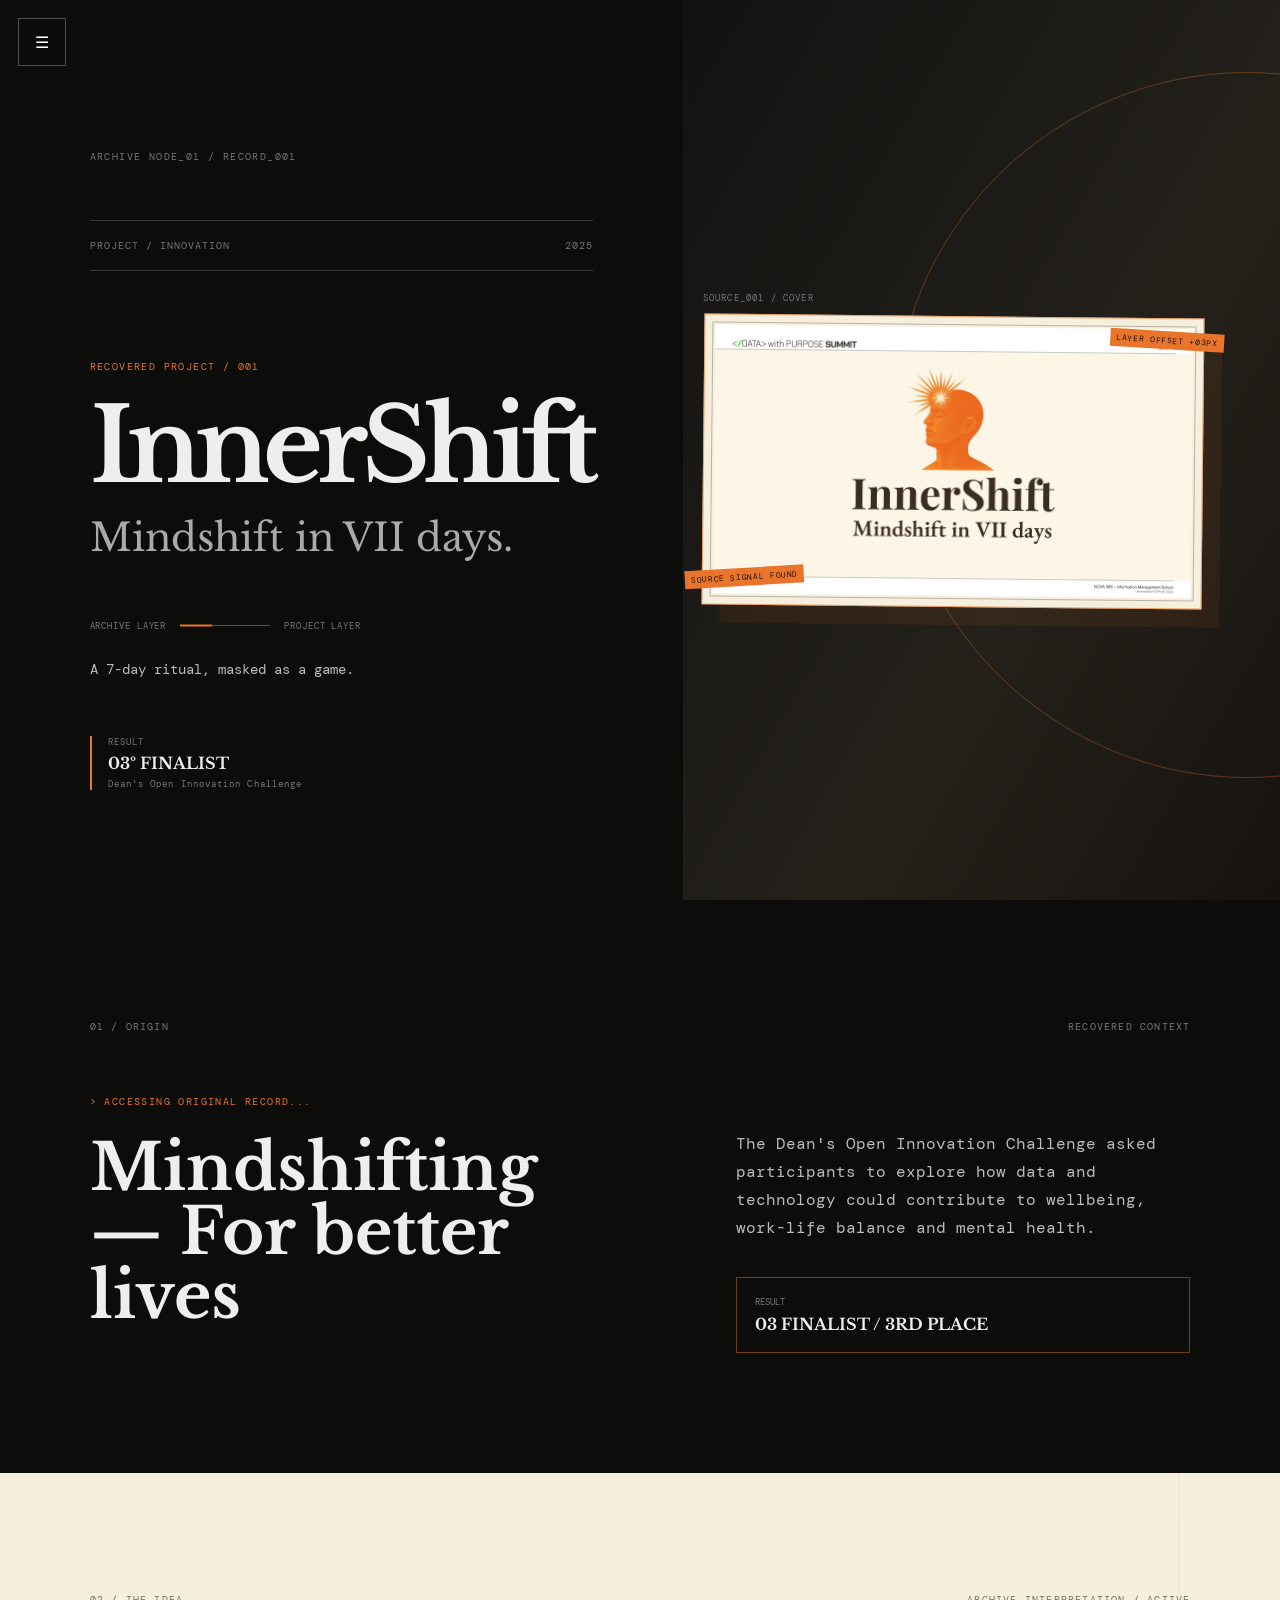
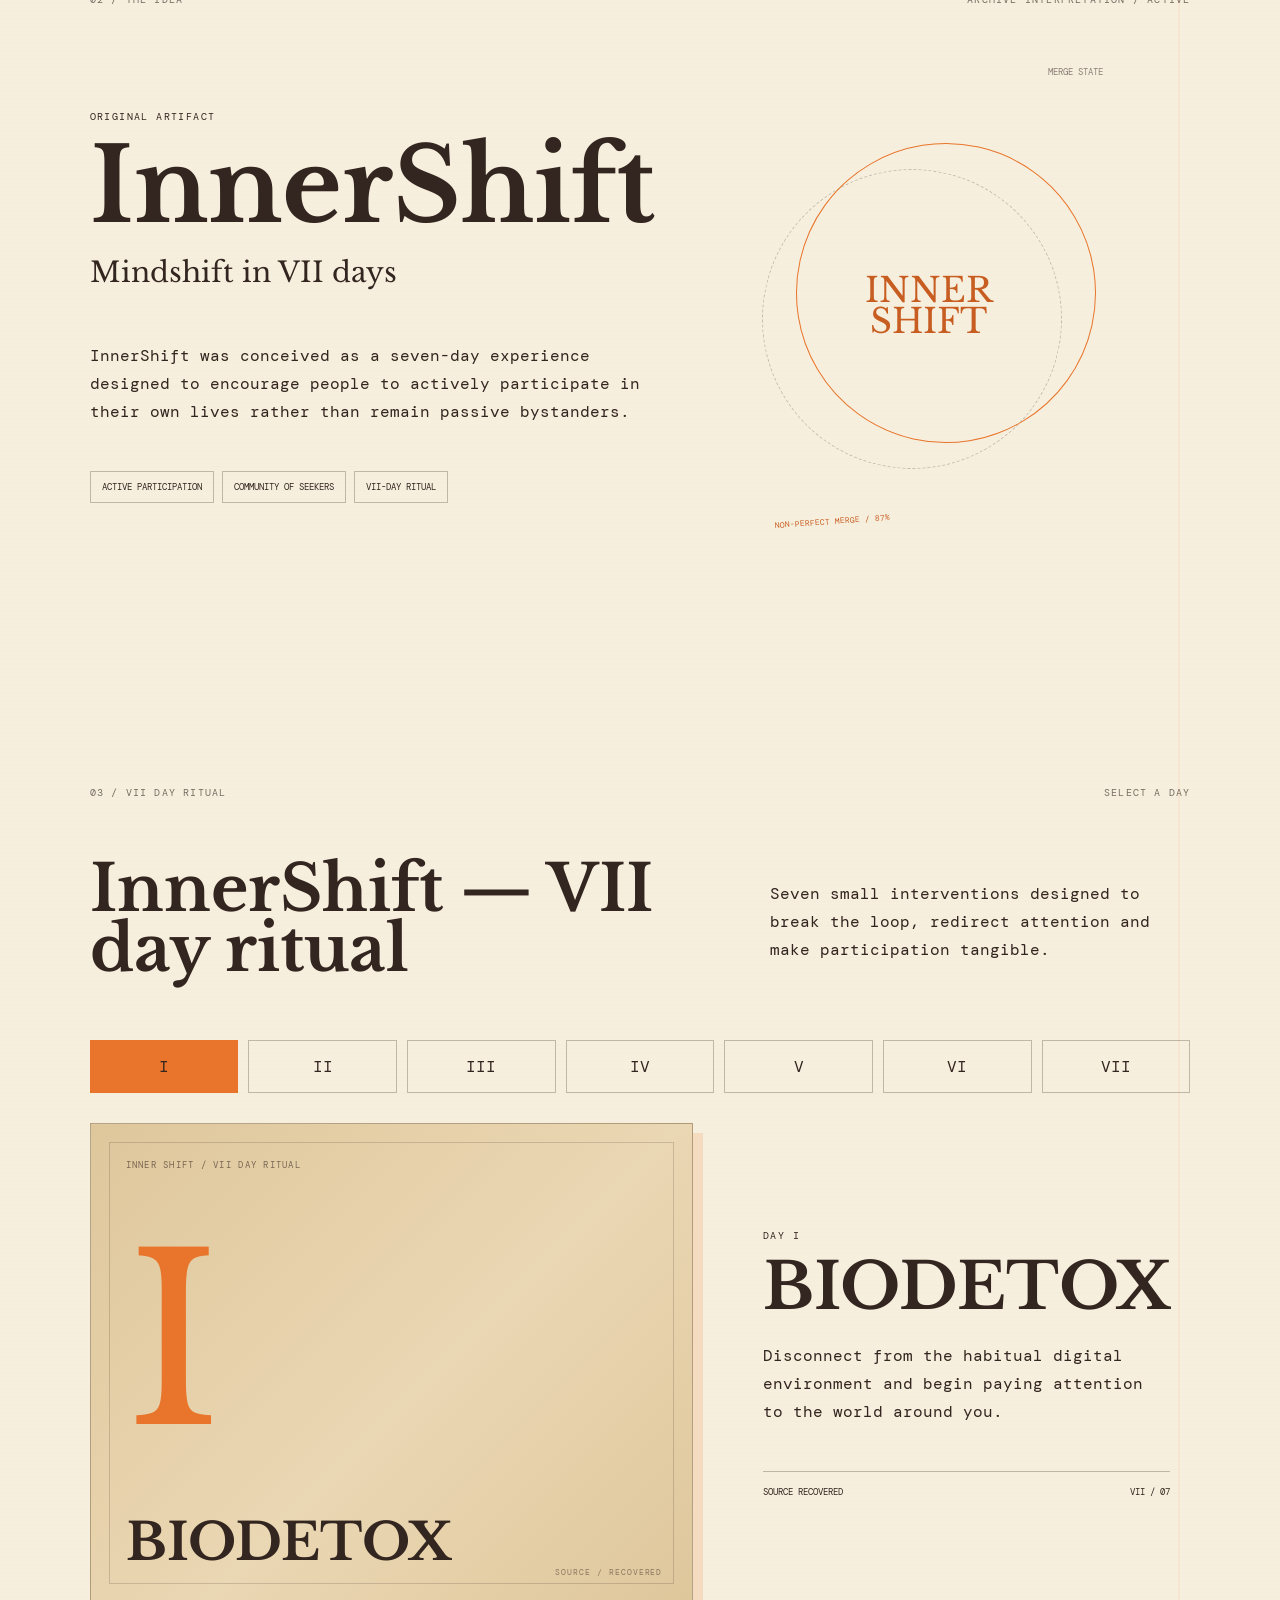
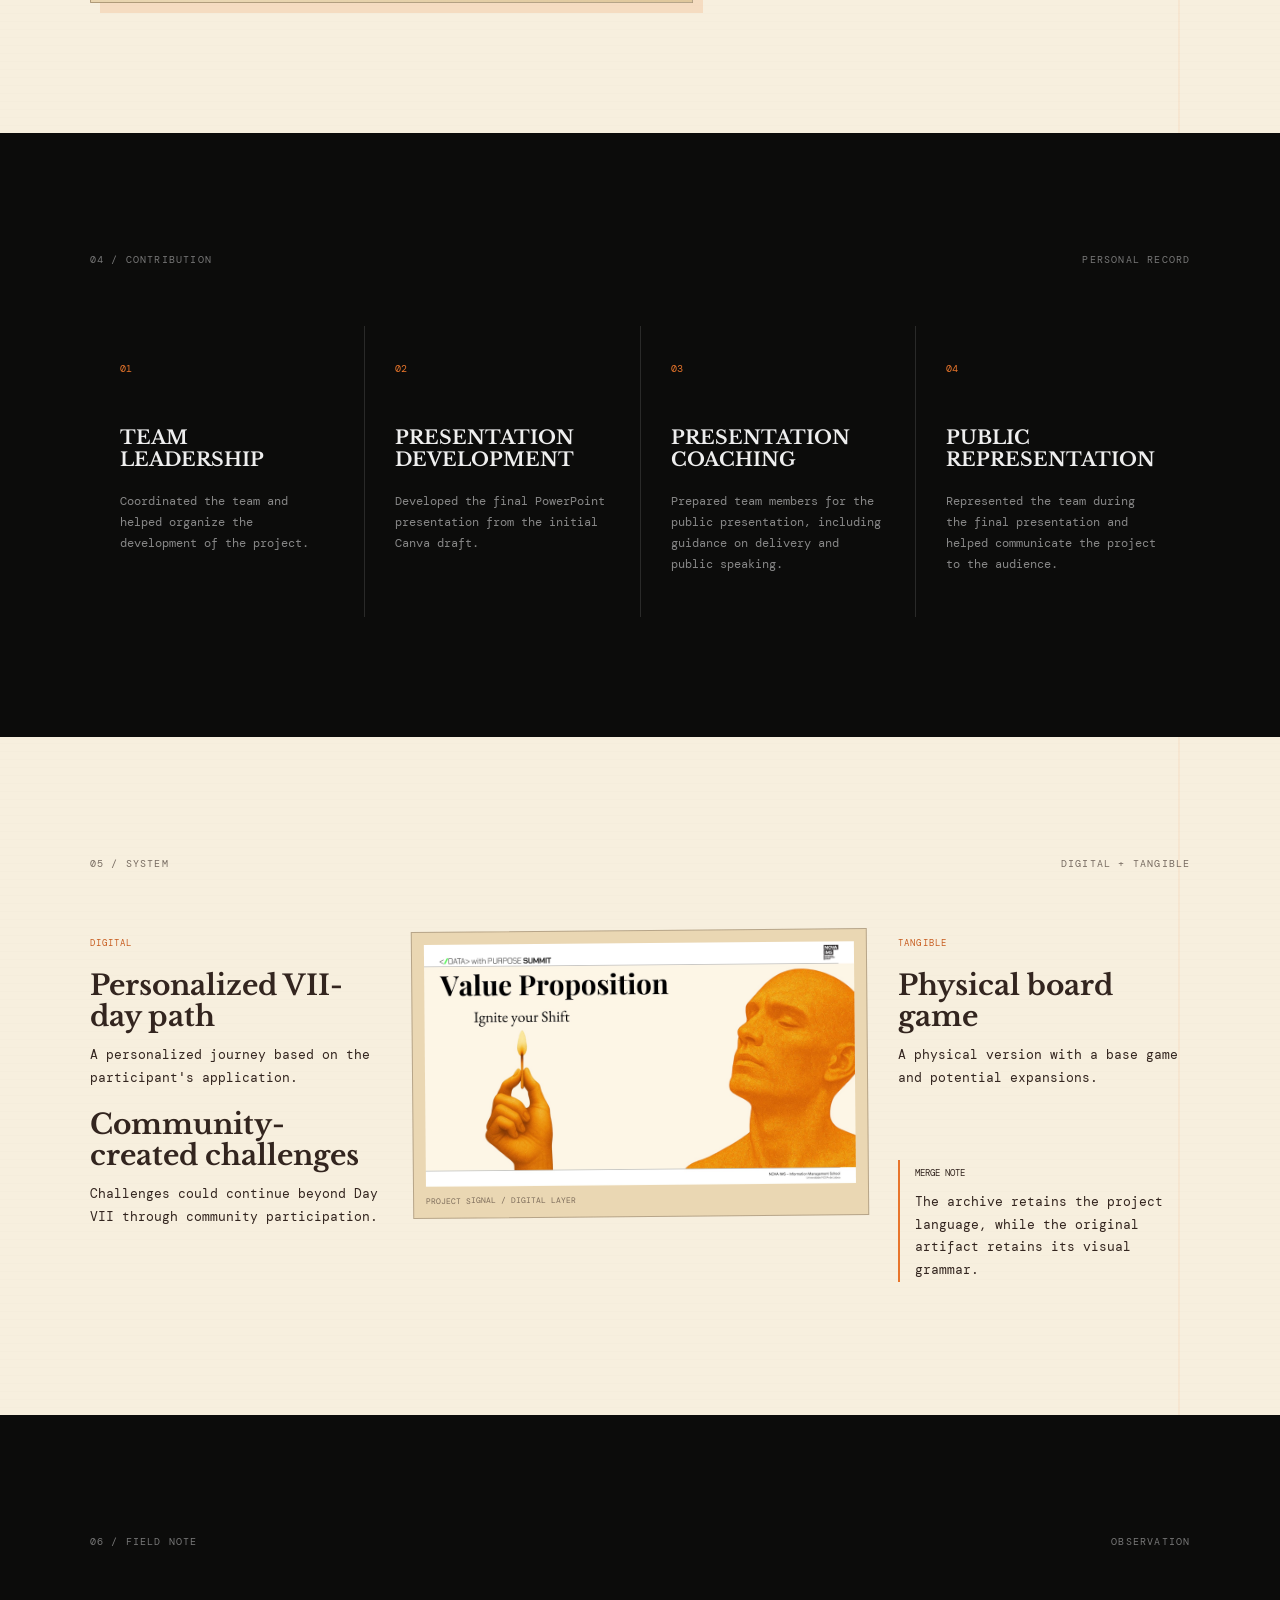
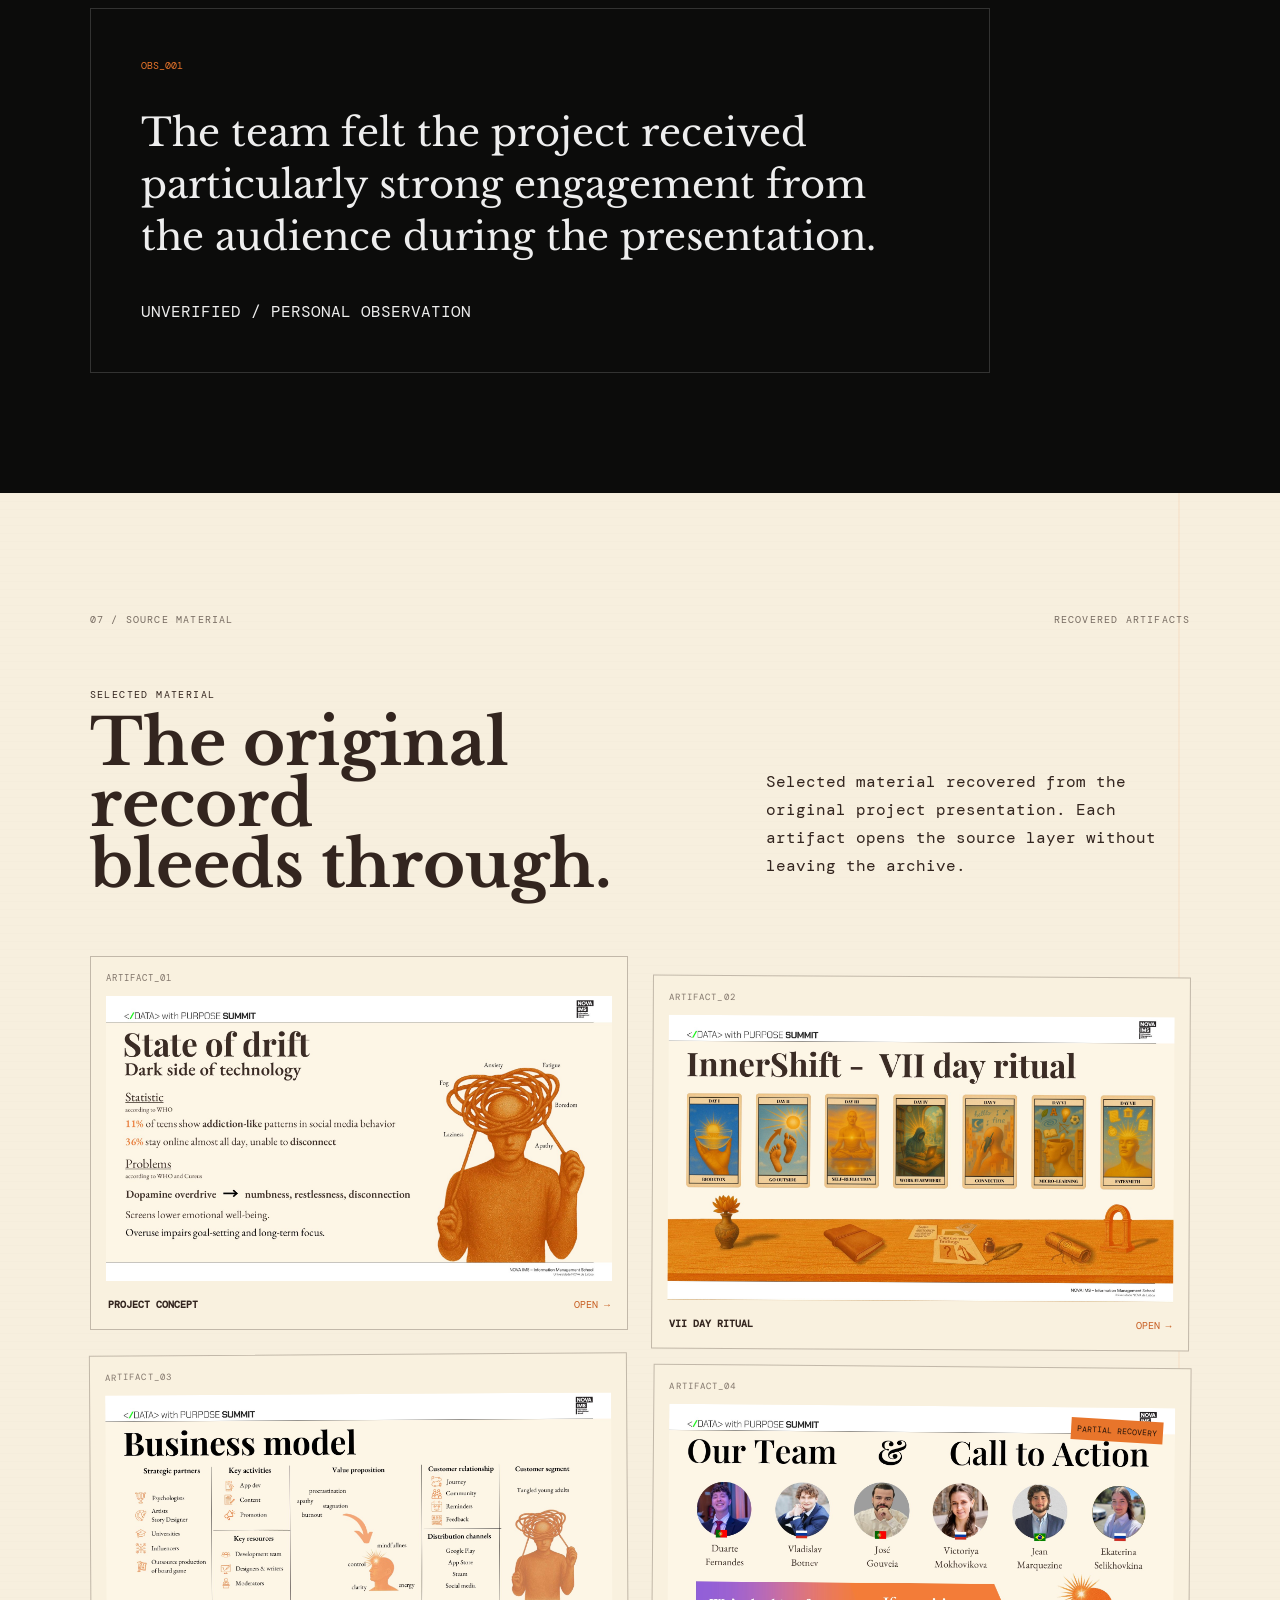
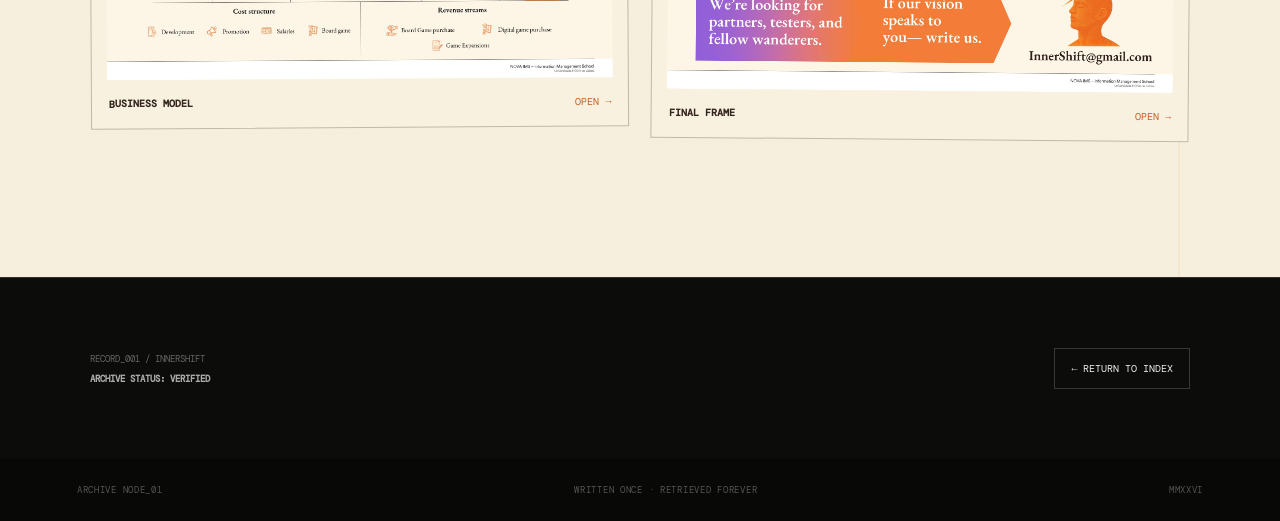
==== innershift.html @ 98492cbb "simplifying innershift" ====
<!DOCTYPE html>
<html lang="en">
<head>
    <meta charset="UTF-8">
    <meta name="viewport" content="width=device-width, initial-scale=1.0">
    <meta name="description" content="Recovered project record: InnerShift — Mindshift in VII days.">
    <title>José Gouveia — InnerShift / Record 001</title>
    <link rel="stylesheet" href="css/innershift.css">
</head>

<body>

    <!-- =========================================
         ARCHIVE NAVIGATION
         ========================================= -->

    <nav class="archive-nav" id="archiveNav">
        <button
            class="nav-toggle"
            id="navToggle"
            type="button"
            aria-label="Open archive navigation"
            aria-expanded="false">
            ☰
        </button>

        <div class="nav-content">
            <div class="nav-header">
                <span>ARCHIVE INDEX</span>
                <span class="status">● ACTIVE</span>
            </div>

            <div class="nav-line"></div>

            <a href="index.html#home"><span>01</span>HOME</a>
            <a href="index.html#work"><span>02</span>WORK</a>
            <a href="index.html#about"><span>03</span>ABOUT</a>
            <a href="index.html#archive"><span>04</span>ARCHIVE</a>
            <a href="index.html#contact"><span>05</span>CONTACT</a>

            <div class="nav-footer">
                NODE_01<br>
                SYSTEM: STABLE
            </div>
        </div>
    </nav>


    <!-- =========================================
         RECORD HEADER
         ========================================= -->

    <header class="record-hero" id="top">

        <div class="hero-archive-layer">
            <div class="system-label">ARCHIVE NODE_01 / RECORD_001</div>

            <div class="hero-meta">
                <span>PROJECT / INNOVATION</span>
                <span>2025</span>
            </div>

            <div class="hero-copy">
                <p class="eyebrow">RECOVERED PROJECT / 001</p>
                <h1>InnerShift</h1>
                <p class="subtitle">Mindshift in VII days.</p>

                <div class="merge-status">
                    <span>ARCHIVE LAYER</span>
                    <span class="merge-line"><i></i></span>
                    <span>PROJECT LAYER</span>
                </div>

                <p class="hero-description">
                    A 7-day ritual, masked as a game.
                </p>

                <div class="hero-result">
                    <span>RESULT</span>
                    <strong>03º FINALIST</strong>
                    <small>Dean's Open Innovation Challenge</small>
                </div>
            </div>
        </div>

        <div class="hero-artifact">
            <div class="artifact-tag">SOURCE_001 / COVER</div>
            <div class="artifact-frame">
                <img src="assets/innershift/slide-01.png"
                     alt="Original InnerShift project cover">
                <span class="merge-error error-a">LAYER OFFSET +03PX</span>
                <span class="merge-error error-b">SOURCE SIGNAL FOUND</span>
            </div>
        </div>

    </header>


    <main>

        <!-- =========================================
             ORIGIN
             ========================================= -->

        <section class="archive-section origin-section">

            <div class="section-index">
                <span>01 / ORIGIN</span>
                <span>RECOVERED CONTEXT</span>
            </div>

            <div class="origin-grid">
                <div>
                    <p class="terminal-label">&gt; ACCESSING ORIGINAL RECORD...</p>
                    <h2>Mindshifting<br>— For better lives</h2>
                </div>

                <div class="origin-copy">
                    <p>
                        The Dean's Open Innovation Challenge asked participants
                        to explore how data and technology could contribute to
                        wellbeing, work-life balance and mental health.
                    </p>
                    <div class="result-stamp">
                        <span>RESULT</span>
                        <strong>03 FINALIST / 3RD PLACE</strong>
                    </div>
                </div>
            </div>

        </section>


        <!-- =========================================
             THE IDEA / SYMBIOSIS
             ========================================= -->

        <section class="innershift-section idea-section">

            <div class="section-index project-index">
                <span>02 / THE IDEA</span>
                <span>ARCHIVE INTERPRETATION / ACTIVE</span>
            </div>

            <div class="idea-grid">

                <div class="idea-copy">
                    <p class="project-kicker">ORIGINAL ARTIFACT</p>
                    <h2>InnerShift</h2>
                    <p class="idea-title">Mindshift in VII days</p>

                    <p>
                        InnerShift was conceived as a seven-day experience
                        designed to encourage people to actively participate
                        in their own lives rather than remain passive
                        bystanders.
                    </p>

                    <div class="idea-tags">
                        <span>ACTIVE PARTICIPATION</span>
                        <span>COMMUNITY OF SEEKERS</span>
                        <span>VII-DAY RITUAL</span>
                    </div>
                </div>

                <div class="symbiosis">
                    <div class="symbiosis-label">MERGE STATE</div>
                    <div class="symbiosis-core">
                        <div class="archive-ring"></div>
                        <div class="project-ring"></div>
                        <div class="symbiosis-word">INNER<br>SHIFT</div>
                    </div>
                    <div class="symbiosis-error">NON-PERFECT MERGE / 87%</div>
                </div>

            </div>

        </section>


        <!-- =========================================
             VII DAY RITUAL
             ========================================= -->

        <section class="innershift-section ritual-section">

            <div class="section-index project-index">
                <span>03 / VII DAY RITUAL</span>
                <span>SELECT A DAY</span>
            </div>

            <div class="ritual-intro">
                <h2>InnerShift — VII day ritual</h2>
                <p>
                    Seven small interventions designed to break the loop,
                    redirect attention and make participation tangible.
                </p>
            </div>

            <div class="day-selector" role="tablist" aria-label="VII day ritual">
                <button class="day-button active" data-day="1" role="tab">I</button>
                <button class="day-button" data-day="2" role="tab">II</button>
                <button class="day-button" data-day="3" role="tab">III</button>
                <button class="day-button" data-day="4" role="tab">IV</button>
                <button class="day-button" data-day="5" role="tab">V</button>
                <button class="day-button" data-day="6" role="tab">VI</button>
                <button class="day-button" data-day="7" role="tab">VII</button>
            </div>

            <div class="day-record">
                <div class="day-placeholder" id="dayPlaceholder">
    <span class="placeholder-label">INNER SHIFT / VII DAY RITUAL</span>

    <div class="placeholder-day" id="placeholderDay">
        I
    </div>

    <span class="placeholder-title" id="placeholderTitle">
        BIODETOX
    </span>
</div>

                <div class="day-copy">
                    <p class="project-kicker" id="dayNumber">DAY I</p>
                    <h3 id="dayTitle">BIODETox</h3>
                    <p id="dayDescription">
                        Disconnect from the habitual digital environment
                        and begin paying attention to the world around you.
                    </p>
                    <div class="day-meta">
                        <span id="dayStatus">SOURCE RECOVERED</span>
                        <span>VII / 07</span>
                    </div>
                </div>
            </div>

        </section>


        <!-- =========================================
             CONTRIBUTION
             ========================================= -->

        <section class="archive-section contribution-section">

            <div class="section-index">
                <span>04 / CONTRIBUTION</span>
                <span>PERSONAL RECORD</span>
            </div>

            <div class="contribution-grid">

                <article>
                    <span>01</span>
                    <h3>TEAM LEADERSHIP</h3>
                    <p>
                        Coordinated the team and helped organize the
                        development of the project.
                    </p>
                </article>

                <article>
                    <span>02</span>
                    <h3>PRESENTATION DEVELOPMENT</h3>
                    <p>
                        Developed the final PowerPoint presentation from
                        the initial Canva draft.
                    </p>
                </article>

                <article>
                    <span>03</span>
                    <h3>PRESENTATION COACHING</h3>
                    <p>
                        Prepared team members for the public presentation,
                        including guidance on delivery and public speaking.
                    </p>
                </article>

                <article>
                    <span>04</span>
                    <h3>PUBLIC REPRESENTATION</h3>
                    <p>
                        Represented the team during the final presentation
                        and helped communicate the project to the audience.
                    </p>
                </article>

            </div>

        </section>


        <!-- =========================================
             SYSTEM
             ========================================= -->

        <section class="innershift-section system-section">

            <div class="section-index project-index">
                <span>05 / SYSTEM</span>
                <span>DIGITAL + TANGIBLE</span>
            </div>

            <div class="system-grid">

                <div class="system-block">
                    <span class="system-type">DIGITAL</span>
                    <h2>Personalized VII-day path</h2>
                    <p>A personalized journey based on the participant's application.</p>
                    <h2>Community-created challenges</h2>
                    <p>Challenges could continue beyond Day VII through community participation.</p>
                </div>

                <div class="system-artifact">
                    <img src="assets/innershift/slide-06.png"
                         alt="InnerShift impact points and digital system">
                    <span>PROJECT SIGNAL / DIGITAL LAYER</span>
                </div>

                <div class="system-block">
                    <span class="system-type">TANGIBLE</span>
                    <h2>Physical board game</h2>
                    <p>A physical version with a base game and potential expansions.</p>
                    <div class="system-note">
                        <span>MERGE NOTE</span>
                        <p>
                            The archive retains the project language, while
                            the original artifact retains its visual grammar.
                        </p>
                    </div>
                </div>

            </div>

        </section>


        <!-- =========================================
             FIELD NOTE
             ========================================= -->

        <section class="archive-section field-section">

            <div class="section-index">
                <span>06 / FIELD NOTE</span>
                <span>OBSERVATION</span>
            </div>

            <div class="field-note">
                <div class="field-code">OBS_001</div>
                <p>
                    The team felt the project received particularly strong
                    engagement from the audience during the presentation.
                </p>
                <span>UNVERIFIED / PERSONAL OBSERVATION</span>
            </div>

        </section>


        <!-- =========================================
             SOURCE MATERIAL / ARTIFACTS
             ========================================= -->

        <section class="innershift-section artifacts-section" id="artifacts">

            <div class="section-index project-index">
                <span>07 / SOURCE MATERIAL</span>
                <span>RECOVERED ARTIFACTS</span>
            </div>

            <div class="artifact-heading">
                <div>
                    <p class="project-kicker">SELECTED MATERIAL</p>
                    <h2>The original record<br>bleeds through.</h2>
                </div>
                <p>
                    Selected material recovered from the original project
                    presentation. Each artifact opens the source layer
                    without leaving the archive.
                </p>
            </div>

            <div class="artifact-grid">

                <button class="artifact-card" data-artifact="1" type="button">
                    <span class="artifact-number">ARTIFACT_01</span>
                    <div class="artifact-thumb">
                        <img src="assets/innershift/slide-03.png"
                             alt="InnerShift State of drift slide">
                    </div>
                    <div class="artifact-card-footer">
                        <strong>PROJECT CONCEPT</strong>
                        <span>OPEN →</span>
                    </div>
                </button>

                <button class="artifact-card" data-artifact="2" type="button">
                    <span class="artifact-number">ARTIFACT_02</span>
                    <div class="artifact-thumb">
                        <img src="assets/innershift/slide-04.png"
                             alt="InnerShift VII day ritual slide">
                    </div>
                    <div class="artifact-card-footer">
                        <strong>VII DAY RITUAL</strong>
                        <span>OPEN →</span>
                    </div>
                </button>

                <button class="artifact-card" data-artifact="3" type="button">
                    <span class="artifact-number">ARTIFACT_03</span>
                    <div class="artifact-thumb">
                        <img src="assets/innershift/slide-07.png"
                             alt="InnerShift business model slide">
                    </div>
                    <div class="artifact-card-footer">
                        <strong>BUSINESS MODEL</strong>
                        <span>OPEN →</span>
                    </div>
                </button>

                <button class="artifact-card artifact-card-partial" data-artifact="4" type="button">
                    <span class="artifact-number">ARTIFACT_04</span>
                    <div class="artifact-thumb">
                        <img src="assets/innershift/slide-08.png"
                             alt="InnerShift team and call to action slide">
                        <span class="partial-stamp">PARTIAL RECOVERY</span>
                    </div>
                    <div class="artifact-card-footer">
                        <strong>FINAL FRAME</strong>
                        <span>OPEN →</span>
                    </div>
                </button>

            </div>

        </section>


        <!-- =========================================
             RETURN
             ========================================= -->

        <section class="record-end">
            <div>
                <span>RECORD_001 / INNERSHIFT</span>
                <strong>ARCHIVE STATUS: VERIFIED</strong>
            </div>
            <a href="index.html#work">← RETURN TO INDEX</a>
        </section>

    </main>


    <!-- =========================================
         ARTIFACT VIEWER
         ========================================= -->

    <div class="artifact-modal"
         id="artifactModal"
         aria-hidden="true">

        <div class="artifact-modal-backdrop" data-close-artifact></div>

        <div class="artifact-modal-panel" role="dialog" aria-modal="true" aria-labelledby="modalTitle">

            <div class="modal-header">
                <div>
                    <span class="modal-kicker" id="modalKicker">SOURCE MATERIAL</span>
                    <h2 id="modalTitle">PROJECT CONCEPT</h2>
                </div>
                <button class="modal-close" id="modalClose" type="button" aria-label="Close artifact">×</button>
            </div>

            <div class="modal-source">
                <div class="modal-image-wrap">
                    <img id="modalImage" src="" alt="">
                    <span class="modal-error">ARCHIVE / SOURCE MERGE</span>
                </div>

                <div class="modal-copy">
                    <span id="modalStatus">STATUS: RECOVERED</span>
                    <p id="modalDescription"></p>
                    <div class="modal-counter" id="modalCounter">01 / 04</div>
                </div>
            </div>

            <div class="modal-nav">
                <button id="modalPrevious" type="button">← PREVIOUS</button>
                <button id="modalNext" type="button">NEXT →</button>
            </div>

        </div>
    </div>


    <footer>
        <span>ARCHIVE NODE_01</span>
        <span>WRITTEN ONCE · RETRIEVED FOREVER</span>
        <span>MMXXVI</span>
    </footer>

    <script src="js/innershift.js"></script>
</body>
</html>
---- css/innershift.css ----
@import url('https://fonts.googleapis.com/css2?family=DM+Mono:wght@400;500&family=Libre+Baskerville:wght@400;700&display=swap');


/* =========================================
   VARIABLES
   ========================================= */

:root {
    --archive: #0c0c0b;
    --archive-2: #151513;

    --paper: #f7efde;
    --paper-2: #f2e6cd;

    --ink: #33251f;

    --orange: #e8752b;
    --orange-deep: #c75d20;

    --muted: #918b80;

    --line: rgba(255,255,255,.18);
    --paper-line: rgba(51,37,31,.28);

    --mono: "DM Mono", monospace;
    --serif: "Libre Baskerville", Georgia, serif;
}


/* =========================================
   RESET
   ========================================= */

* {
    box-sizing: border-box;
}

html {
    scroll-behavior: smooth;
    background: var(--archive);
}

body {
    margin: 0;
    background: var(--archive);
    color: #eee;
    font-family: var(--mono);
    overflow-x: hidden;
}

button,
a {
    font: inherit;
}

button {
    color: inherit;
}

a {
    color: inherit;
    text-decoration: none;
}

img {
    max-width: 100%;
}

h1,
h2,
h3,
p {
    margin-top: 0;
}

h1,
h2,
h3 {
    font-family: var(--serif);
    font-weight: 700;
}

p {
    line-height: 1.75;
}


/* =========================================
   ARCHIVE NAVIGATION
   ========================================= */

.archive-nav {
    position: fixed;
    top: 0;
    left: 0;
    z-index: 1000;
}

.nav-toggle {
    width: 48px;
    height: 48px;
    margin: 18px;

    border: 1px solid rgba(255,255,255,.28);

    background: rgba(10,10,9,.9);
    color: #fff;

    cursor: pointer;

    position: relative;
    z-index: 1001;
}

.nav-toggle:hover {
    border-color: var(--orange);
    color: var(--orange);
}

.nav-content {
    position: fixed;
    top: 0;
    left: 0;

    width: min(320px, 88vw);
    min-height: 100vh;

    padding: 32px 28px;

    background: #0c0c0b;

    border-right: 1px solid rgba(255,255,255,.18);

    transform: translateX(-100%);

    transition:
        transform .28s ease;
}

.archive-nav.open .nav-content {
    transform: translateX(0);
}

.nav-header,
.nav-footer,
.nav-content a {
    font-size: 11px;
    letter-spacing: .08em;
}

.nav-header {
    display: flex;
    justify-content: space-between;
}

.nav-header .status {
    color: #a9c58b;
}

.nav-line {
    height: 1px;
    background: var(--line);
    margin: 18px 0;
}

.nav-content a {
    display: flex;
    gap: 16px;

    padding: 15px 0;

    border-bottom: 1px solid rgba(255,255,255,.08);

    color: #bbb;

    transition:
        color .2s ease;
}

.nav-content a span {
    color: #777;
}

.nav-content a:hover {
    color: var(--orange);
}

.nav-footer {
    margin-top: 42px;
    color: #666;
    line-height: 1.7;
}


/* =========================================
   GENERAL SECTIONS
   ========================================= */

.section-index {
    display: flex;
    justify-content: space-between;
    gap: 20px;

    margin-bottom: 60px;

    font-size: 10px;
    letter-spacing: .12em;

    color: #777;
}

.project-index {
    color: rgba(51,37,31,.65);
}

.archive-section,
.innershift-section {
    padding: 120px clamp(24px, 7vw, 110px);
}

.archive-section {
    background: var(--archive);
}

.innershift-section {
    background: var(--paper);
    color: var(--ink);

    position: relative;
}

.innershift-section::before {
    content: "";

    position: absolute;
    inset: 0;

    pointer-events: none;

    background:
        linear-gradient(
            90deg,
            transparent 0 92%,
            rgba(232,117,43,.07) 92% 92.2%,
            transparent 92.2%
        ),
        repeating-linear-gradient(
            0deg,
            transparent 0 7px,
            rgba(51,37,31,.018) 8px
        );
}

.innershift-section > * {
    position: relative;
    z-index: 1;
}


/* =========================================
   HERO
   ========================================= */

.record-hero {
    min-height: 100vh;

    display: grid;
    grid-template-columns: 1fr 1fr;

    background: var(--archive);
}

.hero-archive-layer {
    padding:
        150px
        clamp(24px, 7vw, 110px)
        90px;

    display: flex;
    flex-direction: column;
    justify-content: space-between;
}

.system-label {
    font-size: 10px;
    letter-spacing: .14em;
    color: #777;
}

.hero-meta {
    display: flex;
    justify-content: space-between;

    padding: 18px 0;
    margin-top: 40px;

    border-top: 1px solid var(--line);
    border-bottom: 1px solid var(--line);

    font-size: 10px;
    color: #777;
    letter-spacing: .1em;
}

.hero-copy {
    padding: 70px 0 20px;
}

.eyebrow,
.project-kicker,
.terminal-label {
    font-size: 10px;
    letter-spacing: .14em;
}

.eyebrow {
    color: var(--orange);
}

.hero-copy h1 {
    font-size: clamp(60px, 8vw, 130px);
    line-height: .92;

    margin: 25px 0 10px;

    letter-spacing: -.06em;
}

.subtitle {
    font-family: var(--serif);

    font-size: clamp(24px, 3vw, 42px);

    color: #aaa;

    margin-bottom: 48px;
}

.hero-description {
    max-width: 460px;

    color: #bbb;

    font-size: 14px;
}

.merge-status {
    display: flex;
    align-items: center;
    gap: 14px;

    margin: 25px 0;

    font-size: 9px;
    letter-spacing: .1em;

    color: #777;
}

.merge-line {
    width: 90px;
    height: 1px;

    background: #555;

    position: relative;
}

.merge-line i {
    display: block;

    width: 35%;
    height: 2px;

    background: var(--orange);

    transform: translateY(-.5px);
}

.hero-result {
    margin-top: 55px;

    padding-left: 16px;

    border-left: 2px solid var(--orange);

    display: grid;
    gap: 5px;
}

.hero-result span,
.hero-result small {
    color: #777;

    font-size: 9px;
    letter-spacing: .12em;
}

.hero-result strong {
    font-family: var(--serif);
    color: #eee;
}


/* =========================================
   HERO ARTIFACT
   ========================================= */

.hero-artifact {
    min-height: 100vh;

    padding: 80px 6vw 80px 20px;

    display: flex;
    flex-direction: column;
    justify-content: center;

    background:
        linear-gradient(
            120deg,
            #121211,
            #24211b 60%,
            #17120e
        );

    position: relative;

    overflow: hidden;
}

.hero-artifact::before {
    content: "";

    position: absolute;

    width: 55vw;
    height: 55vw;

    right: -25vw;
    top: 8vh;

    border: 1px solid rgba(232,117,43,.35);

    border-radius: 50%;
}

.artifact-tag {
    font-size: 9px;
    letter-spacing: .13em;

    color: #777;

    margin-bottom: 12px;
}

.artifact-frame {
    position: relative;

    border: 1px solid rgba(232,117,43,.65);

    background: var(--paper);

    padding: 10px;

    transform: rotate(.6deg);

    box-shadow:
        18px 18px 0 rgba(232,117,43,.08);
}

.artifact-frame::after {
    content: "";

    position: absolute;
    inset: 7px;

    border: 1px solid rgba(51,37,31,.3);

    pointer-events: none;
}

.artifact-frame img {
    display: block;

    width: 100%;
    height: auto;
}

.merge-error {
    position: absolute;
    z-index: 2;

    font-size: 8px;

    padding: 4px 6px;

    background: var(--orange);
    color: #1e100a;

    letter-spacing: .08em;
}

.error-a {
    top: 12px;
    right: -20px;

    transform: rotate(3deg);
}

.error-b {
    bottom: 18px;
    left: -18px;

    transform: rotate(-4deg);
}


/* =========================================
   ORIGIN
   ========================================= */

.origin-grid {
    display: grid;

    grid-template-columns: 1.1fr .9fr;

    gap: 90px;
}

.origin-section h2 {
    font-size: clamp(40px, 5vw, 75px);

    line-height: 1;

    margin: 25px 0;
}

.terminal-label {
    color: var(--orange);
}

.origin-copy {
    align-self: end;

    color: #bbb;

    max-width: 600px;
}

.result-stamp {
    margin-top: 35px;

    border: 1px solid rgba(232,117,43,.45);

    padding: 18px;

    display: grid;
    gap: 6px;
}

.result-stamp span {
    font-size: 9px;
    color: #777;
}

.result-stamp strong {
    font-family: var(--serif);
    color: #eee;
}


/* =========================================
   IDEA / SYMBIOSIS
   ========================================= */

.idea-grid {
    display: grid;

    grid-template-columns: 1fr .8fr;

    gap: 100px;

    align-items: center;
}

.idea-copy {
    max-width: 680px;
}

.idea-copy h2 {
    font-size: clamp(60px, 8vw, 120px);

    line-height: .9;

    margin: 15px 0;
}

.idea-title {
    font-family: var(--serif);

    font-size: 28px;
}

.idea-copy > p:not(.project-kicker):not(.idea-title) {
    max-width: 600px;

    margin: 45px 0;
}

.idea-tags {
    display: flex;
    flex-wrap: wrap;

    gap: 8px;
}

.idea-tags span {
    padding: 9px 11px;

    border: 1px solid var(--paper-line);

    font-size: 9px;
}

.symbiosis {
    min-height: 480px;

    display: grid;
    place-items: center;

    position: relative;
}

.symbiosis-label {
    position: absolute;

    top: 0;
    right: 0;

    font-size: 9px;

    color: rgba(51,37,31,.55);
}

.symbiosis-core {
    width: 330px;
    height: 330px;

    position: relative;

    display: grid;
    place-items: center;
}

.archive-ring,
.project-ring {
    position: absolute;

    inset: 15px;

    border: 1px solid rgba(51,37,31,.25);

    border-radius: 50%;
}

.archive-ring {
    transform:
        translate(-17px, 13px)
        rotate(14deg);

    border-style: dashed;
}

.project-ring {
    transform:
        translate(17px, -13px)
        rotate(-9deg);

    border-color: var(--orange);
}

.symbiosis-word {
    font-family: var(--serif);

    font-size: 34px;

    line-height: .9;

    text-align: center;

    color: var(--orange-deep);
}

.symbiosis-error {
    position: absolute;

    bottom: 20px;
    left: 20px;

    font-size: 8px;

    color: var(--orange-deep);

    transform: rotate(-4deg);
}


/* =========================================
   VII DAY RITUAL
   ========================================= */

.ritual-section {
    padding-bottom: 130px;
}

.ritual-intro {
    display: flex;

    justify-content: space-between;

    gap: 50px;

    align-items: end;
}

.ritual-intro h2 {
    font-size: clamp(42px, 5vw, 80px);

    line-height: .95;

    margin: 0;
}

.ritual-intro p {
    max-width: 420px;
}


/* DAY SELECTOR */

.day-selector {
    display: grid;

    grid-template-columns:
        repeat(7, 1fr);

    gap: 10px;

    margin: 60px 0 30px;
}

.day-button {
    border: 1px solid var(--paper-line);

    background: transparent;

    color: var(--ink);

    padding: 15px 10px;

    cursor: pointer;

    transition:
        background .28s ease,
        border-color .28s ease,
        color .28s ease,
        transform .28s ease;
}

.day-button:hover {
    background: rgba(232,117,43,.12);

    border-color: var(--orange);
}

.day-button:hover,
.day-button.active {
    background: var(--orange);

    border-color: var(--orange);

    color: var(--ink);
}

.day-button:focus {
    outline: none;
}

.day-button:focus-visible {
    outline: 2px solid var(--ink);
    outline-offset: 2px;
}


/* DAY CONTENT */

.day-record {
    display: grid;

    grid-template-columns:
        1.2fr .8fr;

    gap: 50px;

    align-items: center;
}


/*
 * Outer frame around the source artifact.
 */

/* =========================================
   VII DAY RITUAL — TEXT PANEL
   ========================================= */

.day-placeholder {
    min-height: 480px;

    border: 1px solid var(--paper-line);

    background:
        linear-gradient(
            135deg,
            #dfc79c 0%,
            #ead7b3 55%,
            #dfc79c 100%
        );

    padding: 35px;

    display: flex;
    flex-direction: column;
    justify-content: space-between;

    position: relative;

    overflow: hidden;

    box-shadow:
        10px 10px 0
        rgba(232,117,43,.16);

    transition:
        opacity .45s ease,
        transform .55s cubic-bezier(.22, 1, .36, 1);
}

.day-placeholder::before {
    content: "";

    position: absolute;

    inset: 18px;

    border: 1px solid
        rgba(51,37,31,.18);

    pointer-events: none;
}

.day-placeholder::after {
    content: "SOURCE / RECOVERED";

    position: absolute;

    right: 30px;
    bottom: 25px;

    font-family: var(--mono);

    font-size: 8px;

    letter-spacing: .12em;

    color:
        rgba(51,37,31,.5);
}

.placeholder-label {
    position: relative;
    z-index: 1;

    font-size: 9px;

    letter-spacing: .14em;

    color:
        rgba(51,37,31,.6);
}

.placeholder-day {
    position: relative;
    z-index: 1;

    font-family: var(--serif);

    font-size:
        clamp(130px, 18vw, 250px);

    line-height: .75;

    color: var(--orange);

    transition:
        opacity .4s ease,
        transform .5s cubic-bezier(.22, 1, .36, 1);
}

.placeholder-title {
    position: relative;
    z-index: 1;

    font-family: var(--serif);

    font-weight: 700;

    font-size:
        clamp(30px, 4vw, 60px);

    line-height: .95;

    max-width: 80%;

    color: var(--ink);

    transition:
        opacity .4s ease,
        transform .5s cubic-bezier(.22, 1, .36, 1);
}


/* -----------------------------------------
   TRANSITION
   ----------------------------------------- */

.day-placeholder.is-changing {
    opacity: .35;

    transform:
        translateY(8px);
}


/* =========================================
   MOBILE
   ========================================= */

@media (max-width: 600px) {

    .day-placeholder {
        min-height: 350px;

        padding: 25px;
    }

    .placeholder-day {
        font-size: 130px;
    }

    .placeholder-title {
        font-size: 34px;
    }
}


/* DAY COPY */

.day-copy {
    padding: 20px;

    opacity: 1;

    transform:
        translateY(0);

    transition:
        opacity .42s ease,
        transform .58s cubic-bezier(.22, 1, .36, 1);

    will-change:
        opacity,
        transform;
}

.day-copy.is-changing {
    opacity: 0;

    transform:
        translateY(10px);
}

.day-copy h3 {
    font-size: clamp(42px, 5vw, 72px);

    line-height: .95;

    margin:
        12px 0 25px;
}

.day-copy p:not(.project-kicker) {
    max-width: 450px;
}

.day-meta {
    display: flex;

    justify-content: space-between;

    border-top: 1px solid var(--paper-line);

    margin-top: 45px;

    padding-top: 14px;

    font-size: 9px;
}


/* =========================================
   CONTRIBUTION
   ========================================= */

.contribution-grid {
    display: grid;

    grid-template-columns:
        repeat(4, 1fr);

    gap: 1px;

    background:
        rgba(255,255,255,.12);
}

.contribution-grid article {
    min-height: 270px;

    padding: 30px;

    background: var(--archive);
}

.contribution-grid article > span {
    color: var(--orange);

    font-size: 10px;
}

.contribution-grid h3 {
    font-size: 19px;

    line-height: 1.15;

    margin: 50px 0 20px;
}

.contribution-grid p {
    color: #888;

    font-size: 12px;
}


/* =========================================
   SYSTEM
   ========================================= */

.system-grid {
    display: grid;

    grid-template-columns:
        .8fr 1.25fr .8fr;

    gap: 30px;

    align-items: start;
}

.system-type {
    font-size: 9px;

    letter-spacing: .12em;

    color: var(--orange-deep);
}

.system-block h2 {
    font-size: 28px;

    line-height: 1.1;

    margin:
        20px 0 12px;
}

.system-block p {
    font-size: 13px;
}

.system-artifact {
    background: #ead7b3;

    padding: 12px;

    border: 1px solid var(--paper-line);

    transform: rotate(-.5deg);
}

.system-artifact img {
    display: block;

    width: 100%;
}

.system-artifact span {
    display: block;

    margin-top: 9px;

    font-size: 8px;

    color:
        rgba(51,37,31,.6);
}

.system-note {
    margin-top: 70px;

    border-left:
        2px solid var(--orange);

    padding-left: 15px;
}

.system-note span {
    font-size: 9px;
}

.system-note p {
    margin-top: 10px;
}


/* =========================================
   FIELD NOTE
   ========================================= */

.field-note {
    max-width: 900px;

    border:
        1px solid rgba(255,255,255,.16);

    padding: 50px;

    position: relative;
}

.field-code {
    color: var(--orange);

    font-size: 10px;

    margin-bottom: 35px;
}

.field-note p {
    font-family: var(--serif);

    font-size:
        clamp(24px, 3vw, 40px);

    line-height: 1.35;
}


/* =========================================
   SOURCE MATERIAL / ARTIFACTS
   ========================================= */

.artifacts-section {
    padding-bottom: 150px;
}

.artifact-heading {
    display: grid;

    grid-template-columns:
        1fr .7fr;

    gap: 70px;

    align-items: end;

    margin-bottom: 60px;
}

.artifact-heading h2 {
    font-size:
        clamp(44px, 5vw, 78px);

    line-height: .95;

    margin:
        10px 0 0;
}

.artifact-heading > p {
    max-width: 500px;
}

.artifact-grid {
    display: grid;

    grid-template-columns:
        repeat(2, 1fr);

    gap: 24px;
}

.artifact-card {
    text-align: left;

    border:
        1px solid var(--paper-line);

    background: #f9f1df;

    color: var(--ink);

    padding: 15px;

    cursor: pointer;

    position: relative;

    transition:
        transform .2s ease,
        box-shadow .2s ease;
}

.artifact-card:nth-child(2) {
    transform:
        translateY(20px)
        rotate(.3deg);
}

.artifact-card:nth-child(3) {
    transform:
        rotate(-.35deg);
}

.artifact-card:nth-child(4) {
    transform:
        translateY(12px)
        rotate(.5deg);
}

.artifact-card:hover {
    transform:
        translate(-3px, -5px);

    box-shadow:
        10px 10px 0
        rgba(232,117,43,.18);
}

.artifact-card:focus {
    outline: none;
}

.artifact-card:focus-visible {
    outline:
        2px solid var(--orange);

    outline-offset: 3px;
}

.artifact-number {
    display: block;

    font-size: 9px;

    letter-spacing: .12em;

    margin-bottom: 12px;

    color:
        rgba(51,37,31,.6);
}

.artifact-thumb {
    position: relative;

    overflow: hidden;

    background: #ead7b3;
}

.artifact-thumb img {
    display: block;

    width: 100%;

    aspect-ratio:
        16 / 9;

    object-fit: cover;

    transition:
        transform .3s ease;
}

.artifact-card:hover
.artifact-thumb img {
    transform:
        scale(1.025);
}

.artifact-card-footer {
    display: flex;

    justify-content: space-between;

    gap: 15px;

    padding:
        17px 2px 3px;

    font-size: 10px;
}

.artifact-card-footer span {
    color:
        var(--orange-deep);
}

.partial-stamp {
    position: absolute;

    right: 12px;
    top: 12px;

    background: var(--orange);

    color: #20120b;

    padding: 6px;

    font-size: 8px;

    transform:
        rotate(3deg);
}


/* =========================================
   ARTIFACT MODAL
   ========================================= */

.artifact-modal {
    position: fixed;

    inset: 0;

    z-index: 2000;

    display: none;

    place-items: center;
}

.artifact-modal.active {
    display: grid;
}

.artifact-modal-backdrop {
    position: absolute;

    inset: 0;

    background:
        rgba(0,0,0,.82);

    backdrop-filter:
        blur(5px);
}

.artifact-modal-panel {
    position: relative;

    width:
        min(1100px, 92vw);

    max-height: 92vh;

    overflow: auto;

    background:
        var(--archive);

    border:
        1px solid rgba(232,117,43,.65);

    box-shadow:
        20px 20px 0
        rgba(232,117,43,.08);

    padding: 24px;
}

.modal-header {
    display: flex;

    justify-content: space-between;

    align-items: start;

    border-bottom:
        1px solid rgba(255,255,255,.12);

    padding-bottom: 20px;

    margin-bottom: 24px;
}

.modal-kicker {
    color: var(--orange);

    font-size: 9px;

    letter-spacing: .12em;
}

.modal-header h2 {
    font-family: var(--serif);

    margin:
        8px 0 0;

    font-size: 34px;
}

.modal-close {
    border:
        1px solid rgba(255,255,255,.2);

    background:
        transparent;

    width: 38px;
    height: 38px;

    cursor: pointer;

    font-size: 24px;
}

.modal-close:hover {
    border-color: var(--orange);
    color: var(--orange);
}

.modal-source {
    display: grid;

    grid-template-columns:
        1.35fr .65fr;

    gap: 30px;

    align-items: start;
}

.modal-image-wrap {
    position: relative;

    background:
        var(--paper);

    padding: 10px;
}

.modal-image-wrap img {
    display: block;

    width: 100%;
}

.modal-error {
    position: absolute;

    right: -10px;
    bottom: 12px;

    background:
        var(--orange);

    color: #20120b;

    padding: 6px;

    font-size: 8px;

    transform:
        rotate(-2deg);
}

.modal-copy {
    padding: 15px 0;
}

.modal-copy > span {
    color: var(--orange);

    font-size: 9px;

    letter-spacing: .1em;
}

.modal-copy p {
    color: #aaa;

    margin-top: 30px;
}

.modal-counter {
    margin-top: 60px;

    font-size: 9px;

    color: #666;
}

.modal-nav {
    display: flex;

    justify-content: space-between;

    margin-top: 30px;

    padding-top: 20px;

    border-top:
        1px solid rgba(255,255,255,.12);
}

.modal-nav button {
    border: 0;

    background: transparent;

    color: #aaa;

    cursor: pointer;

    font-size: 10px;
}

.modal-nav button:hover {
    color: var(--orange);
}


/* =========================================
   END / FOOTER
   ========================================= */

.record-end {
    padding:
        70px
        clamp(24px, 7vw, 110px);

    background:
        var(--archive);

    border-top:
        1px solid rgba(255,255,255,.14);

    display: flex;

    justify-content: space-between;

    gap: 30px;

    align-items: center;
}

.record-end div {
    display: grid;

    gap: 8px;

    font-size: 9px;

    color: #666;
}

.record-end strong {
    color: #aaa;
}

.record-end a {
    border:
        1px solid rgba(255,255,255,.18);

    padding:
        13px 16px;

    font-size: 10px;

    transition:
        border-color .2s ease,
        color .2s ease;
}

.record-end a:hover {
    border-color:
        var(--orange);

    color:
        var(--orange);
}

footer {
    padding:
        25px 6vw;

    display: flex;

    justify-content: space-between;

    gap: 20px;

    background:
        #080807;

    color: #555;

    font-size: 9px;

    letter-spacing: .08em;
}


/* =========================================
   RESPONSIVE
   ========================================= */

@media (max-width: 900px) {

    .record-hero,
    .origin-grid,
    .idea-grid,
    .day-record,
    .system-grid,
    .artifact-heading,
    .modal-source {
        grid-template-columns: 1fr;
    }


    .hero-artifact {
        min-height: auto;

        padding:
            50px 24px 70px;
    }


    .hero-archive-layer {
        min-height: 85vh;

        padding:
            130px 24px 70px;
    }


    .contribution-grid {
        grid-template-columns:
            repeat(2, 1fr);
    }


    .day-selector {
        grid-template-columns:
            repeat(7, minmax(42px, 1fr));

        overflow-x: auto;
    }


    /*
     * On mobile the ritual card gets
     * slightly more room vertically.
     */

    .day-image-viewport {
        aspect-ratio: .68;
    }


    .artifact-grid {
        grid-template-columns: 1fr;
    }


    .artifact-card:nth-child(n) {
        transform: none;
    }
}


@media (max-width: 600px) {

    .archive-section,
    .innershift-section {
        padding:
            80px 20px;
    }


    .hero-copy h1 {
        font-size: 60px;
    }


    .section-index,
    .record-end,
    footer {
        flex-direction: column;

        align-items: flex-start;
    }


    .contribution-grid {
        grid-template-columns: 1fr;
    }


    .contribution-grid article {
        min-height: auto;
    }


    .field-note {
        padding: 28px;
    }


    .modal-source {
        gap: 15px;
    }


    .modal-header h2 {
        font-size: 27px;
    }


    .day-record {
        gap: 25px;
    }


    .day-image-wrap {
        padding: 12px;

        box-shadow:
            7px 7px 0
            rgba(232,117,43,.18);
    }


    .day-copy {
        padding: 5px 0;
    }


    .day-copy h3 {
        font-size: 42px;
    }


    .day-meta {
        margin-top: 30px;
    }
}


/* =========================================
   REDUCED MOTION
   ========================================= */

@media (prefers-reduced-motion: reduce) {

    html {
        scroll-behavior: auto;
    }

    *,
    *::before,
    *::after {
        transition: none !important;
    }
}
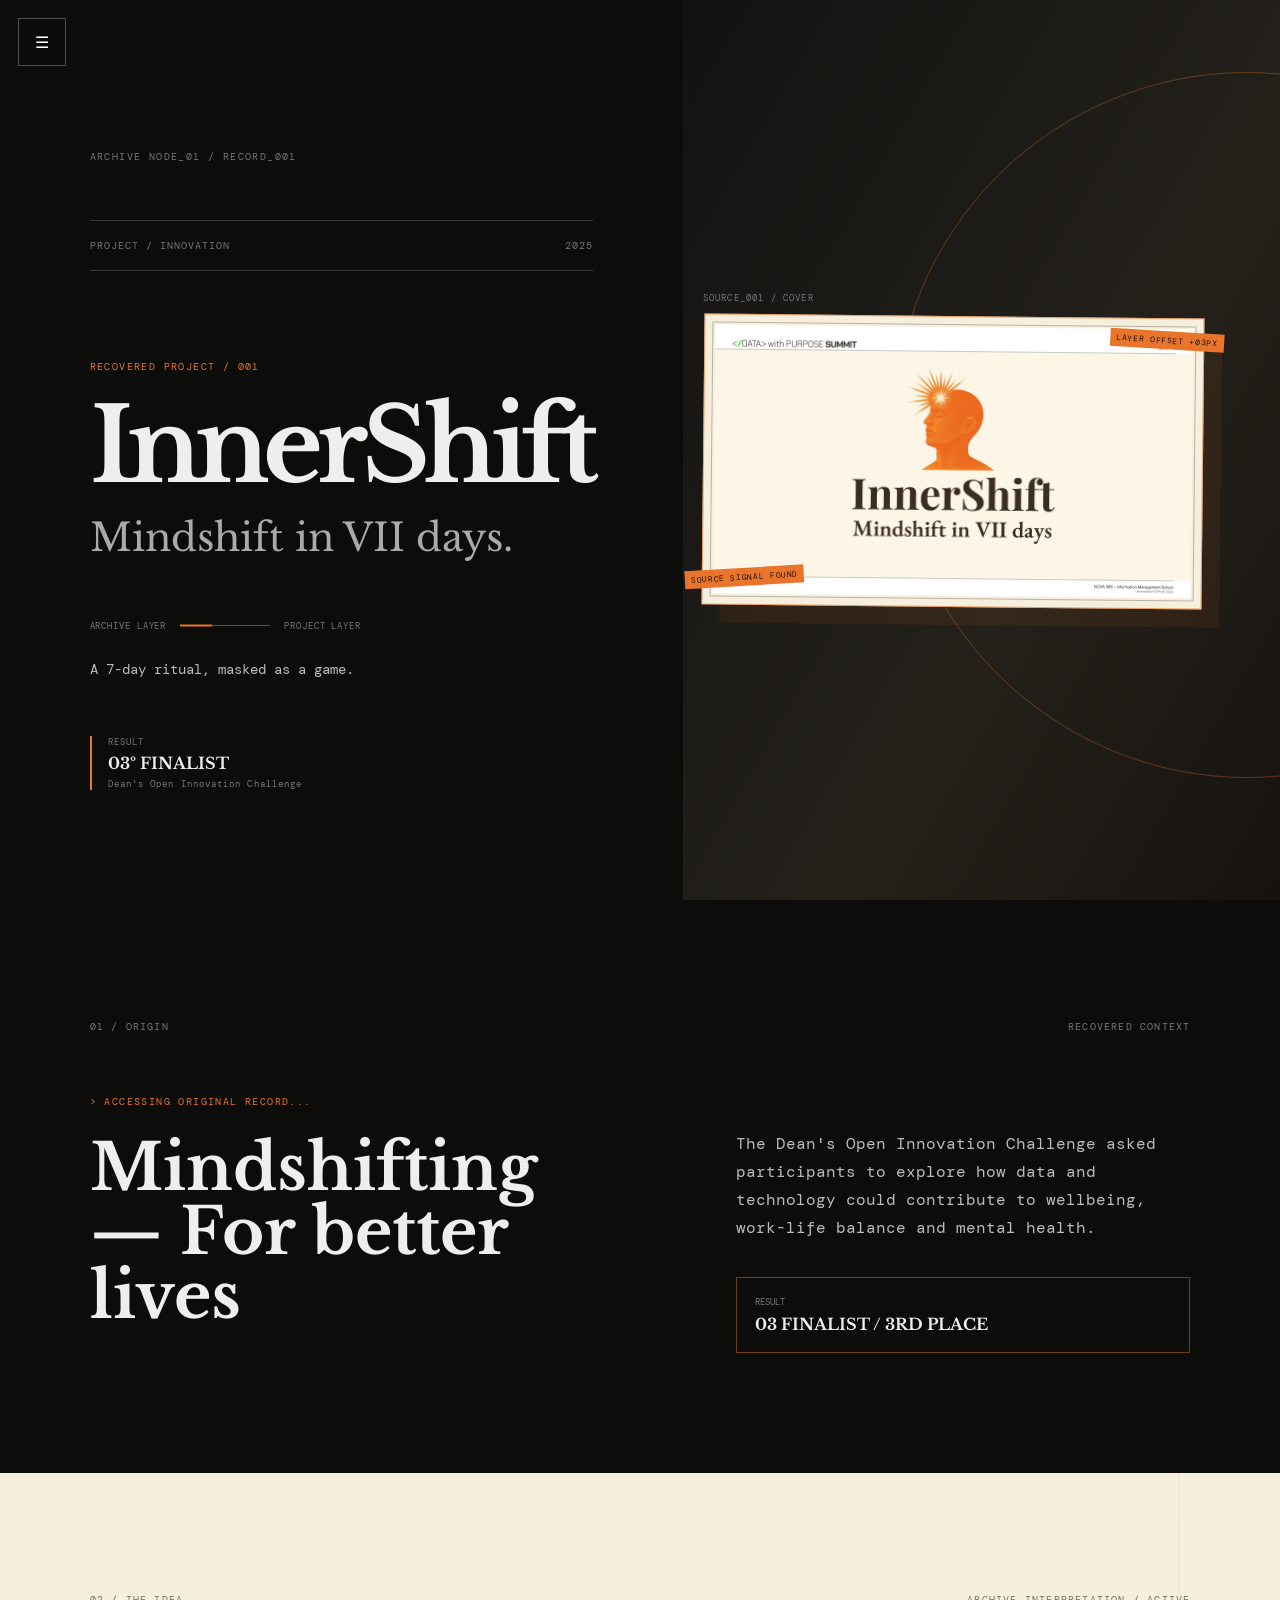
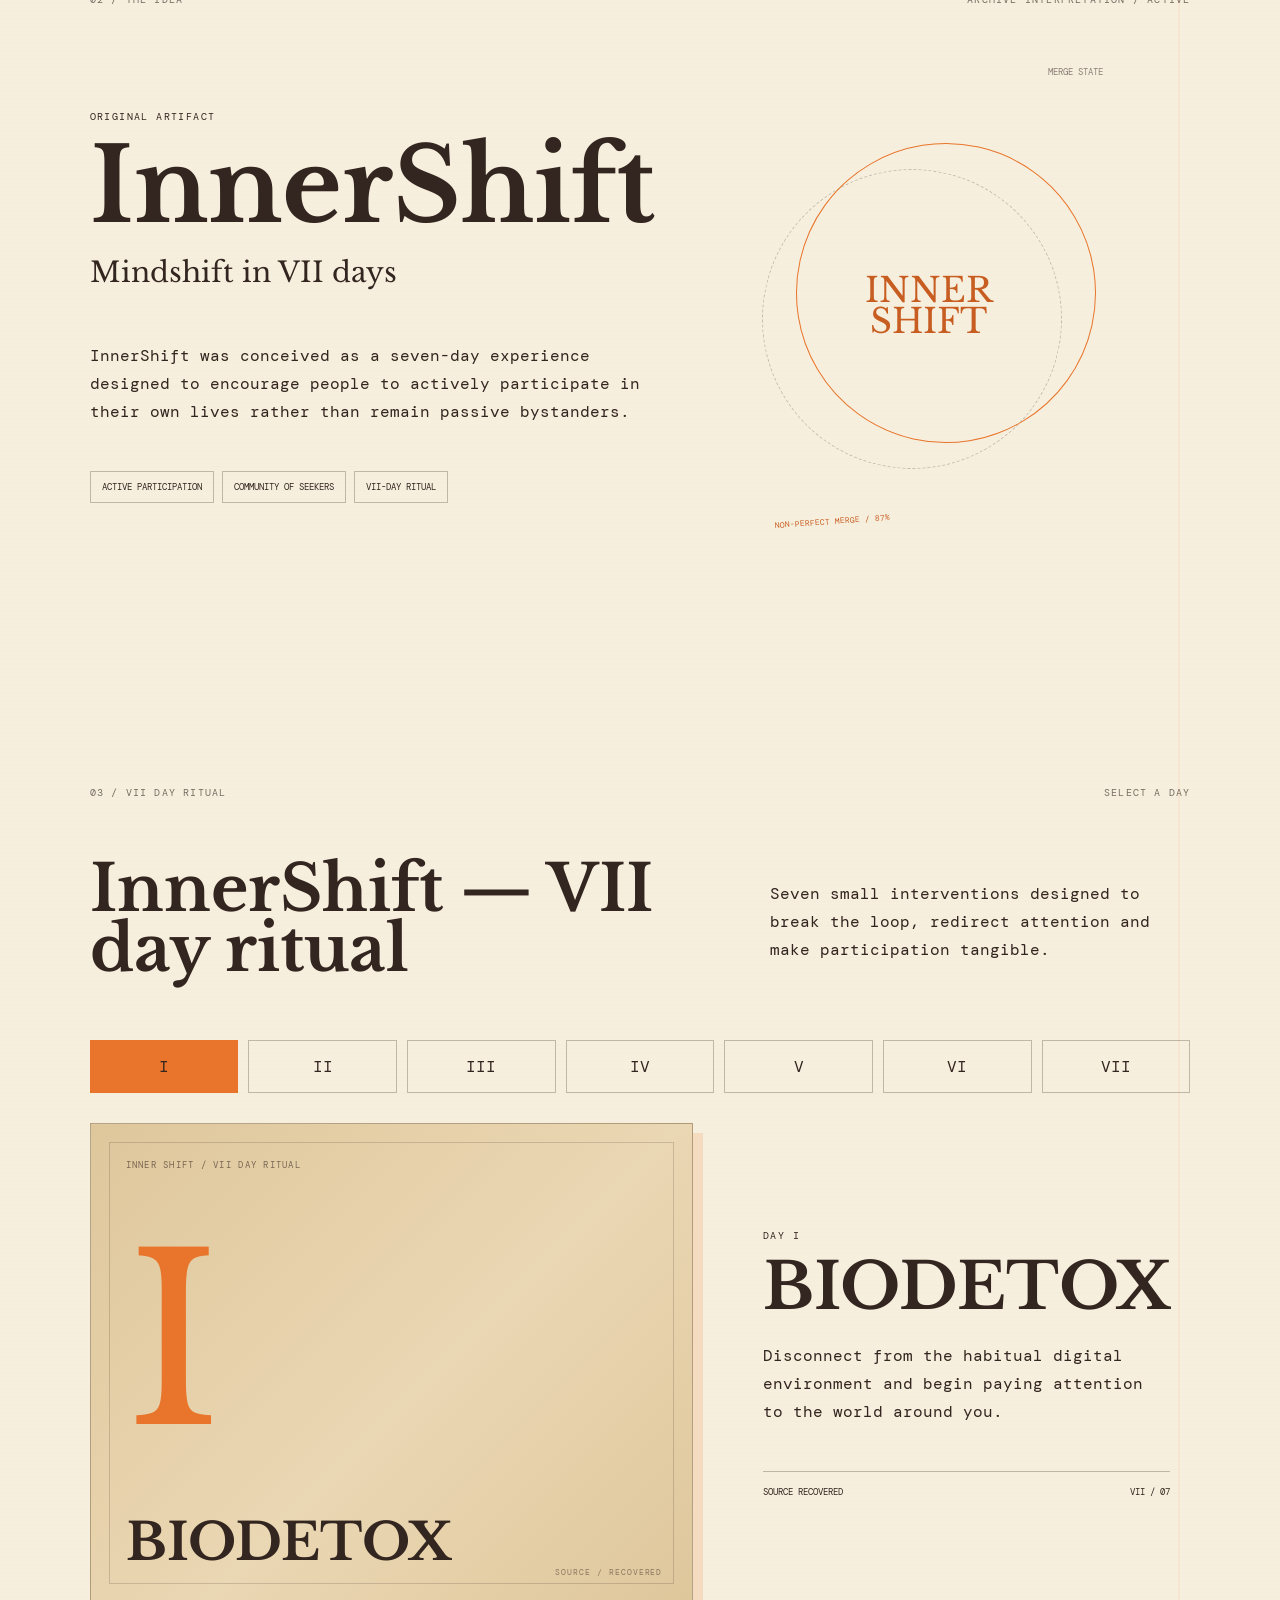
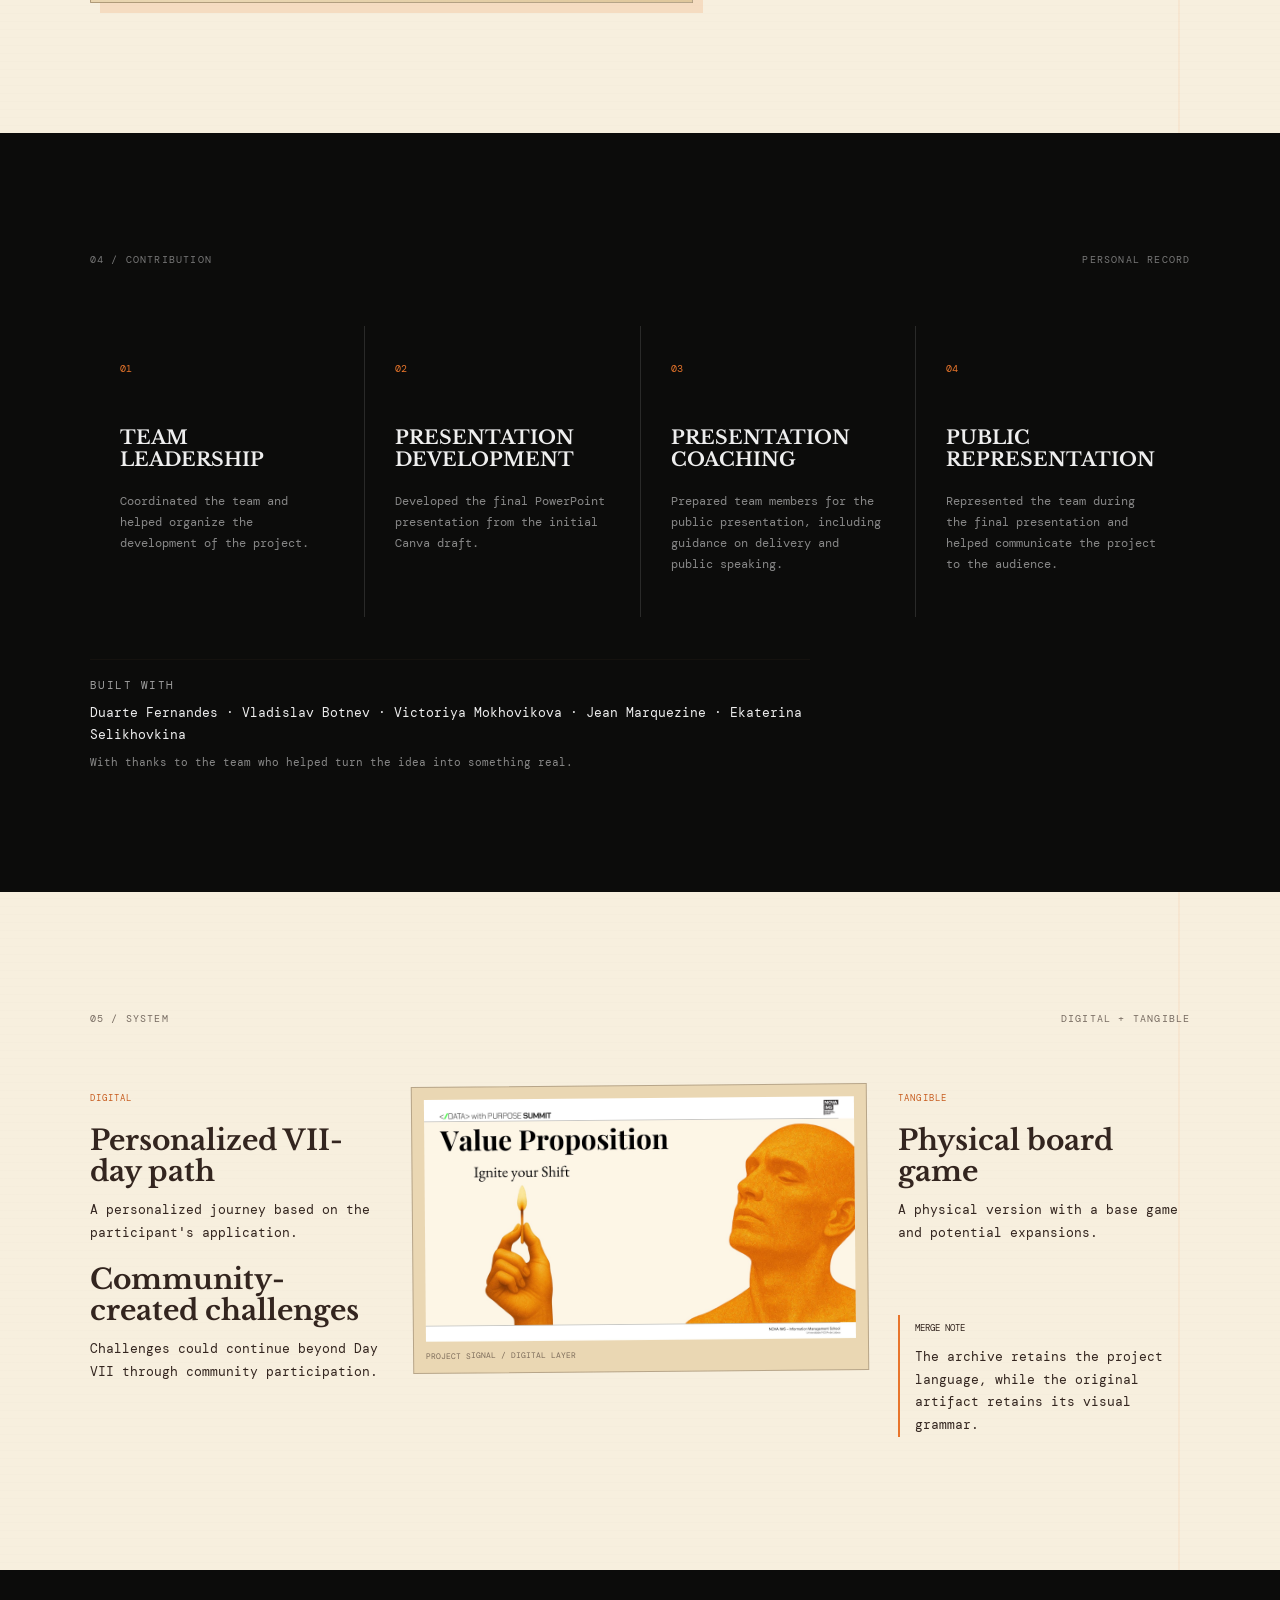
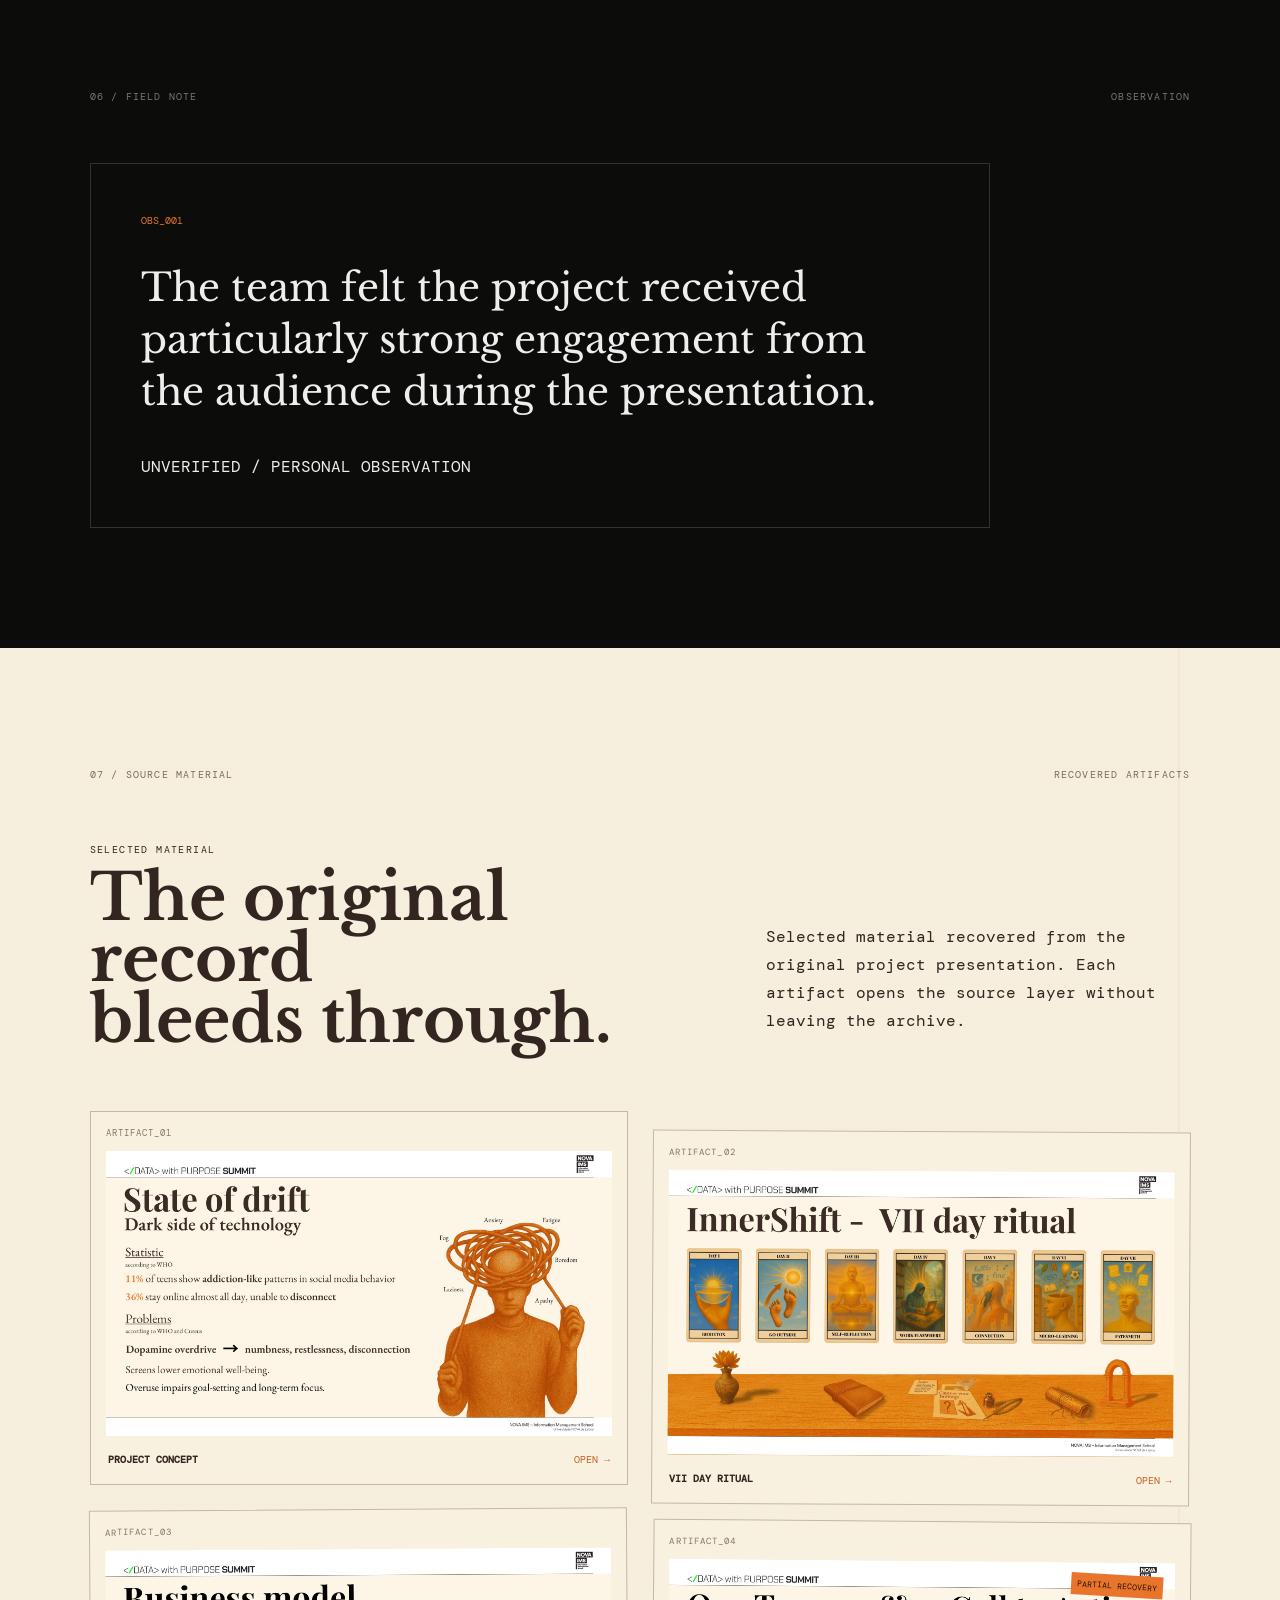
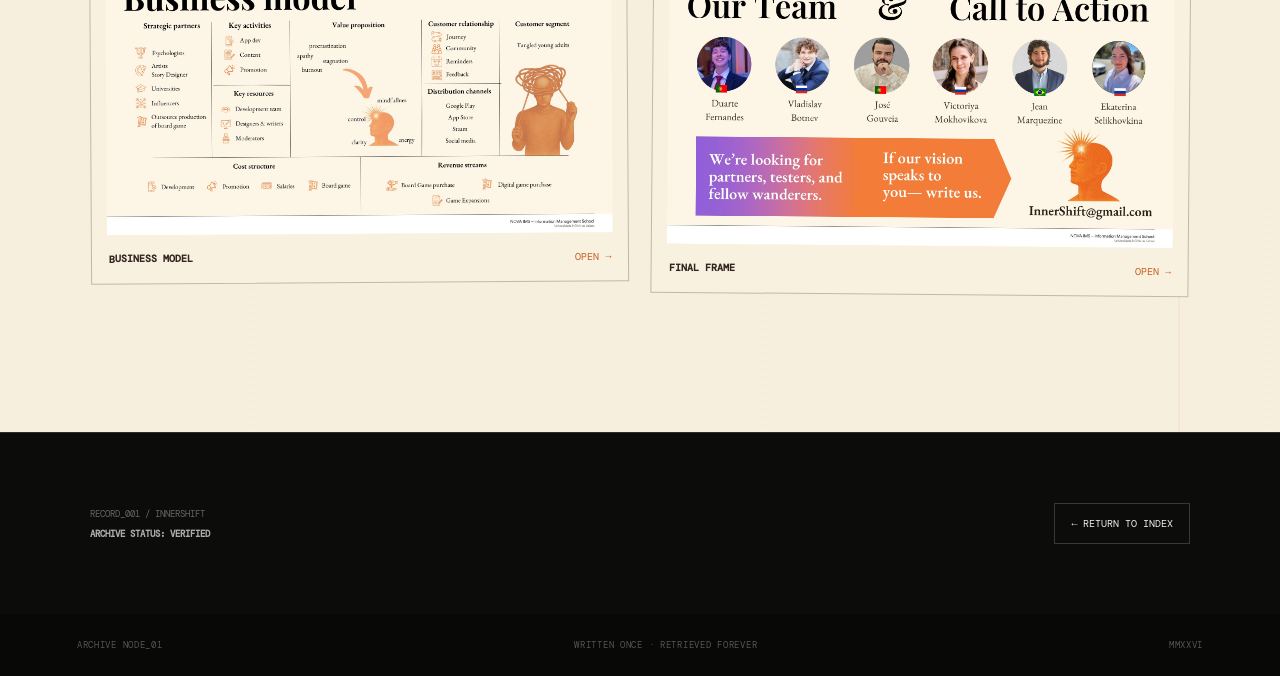
==== commit c64d1a43: "team add" ====
--- a/innershift.html
+++ b/innershift.html
@@ -287,6 +287,24 @@
                 </article>
 
             </div>
+            
+            <div class="team-thanks">
+
+    <span class="team-label">
+        BUILT WITH
+    </span>
+
+    <p>
+        Duarte Fernandes · Vladislav Botnev ·
+        Victoriya Mokhovikova · Jean Marquezine ·
+        Ekaterina Selikhovkina
+    </p>
+
+    <span class="team-note">
+        With thanks to the team who helped turn the idea into something real.
+    </span>
+
+</div>
 
         </section>
 
--- a/css/innershift.css
+++ b/css/innershift.css
@@ -1807,4 +1807,42 @@
     *::after {
         transition: none !important;
     }
+}
+
+.team-thanks {
+    margin-top: 42px;
+    max-width: 720px;
+    padding-top: 18px;
+    border-top: 1px solid rgba(48, 36, 30, 0.25);
+}
+
+.team-label {
+    display: block;
+    margin-bottom: 10px;
+
+    font-family: var(--font-mono);
+    font-size: 0.68rem;
+    letter-spacing: 0.14em;
+    text-transform: uppercase;
+
+    opacity: 0.65;
+}
+
+.team-thanks p {
+    margin: 0;
+
+    font-family: var(--font-mono);
+    font-size: 0.82rem;
+    line-height: 1.7;
+}
+
+.team-note {
+    display: block;
+    margin-top: 8px;
+
+    font-family: var(--font-mono);
+    font-size: 0.68rem;
+    line-height: 1.6;
+
+    opacity: 0.55;
 }
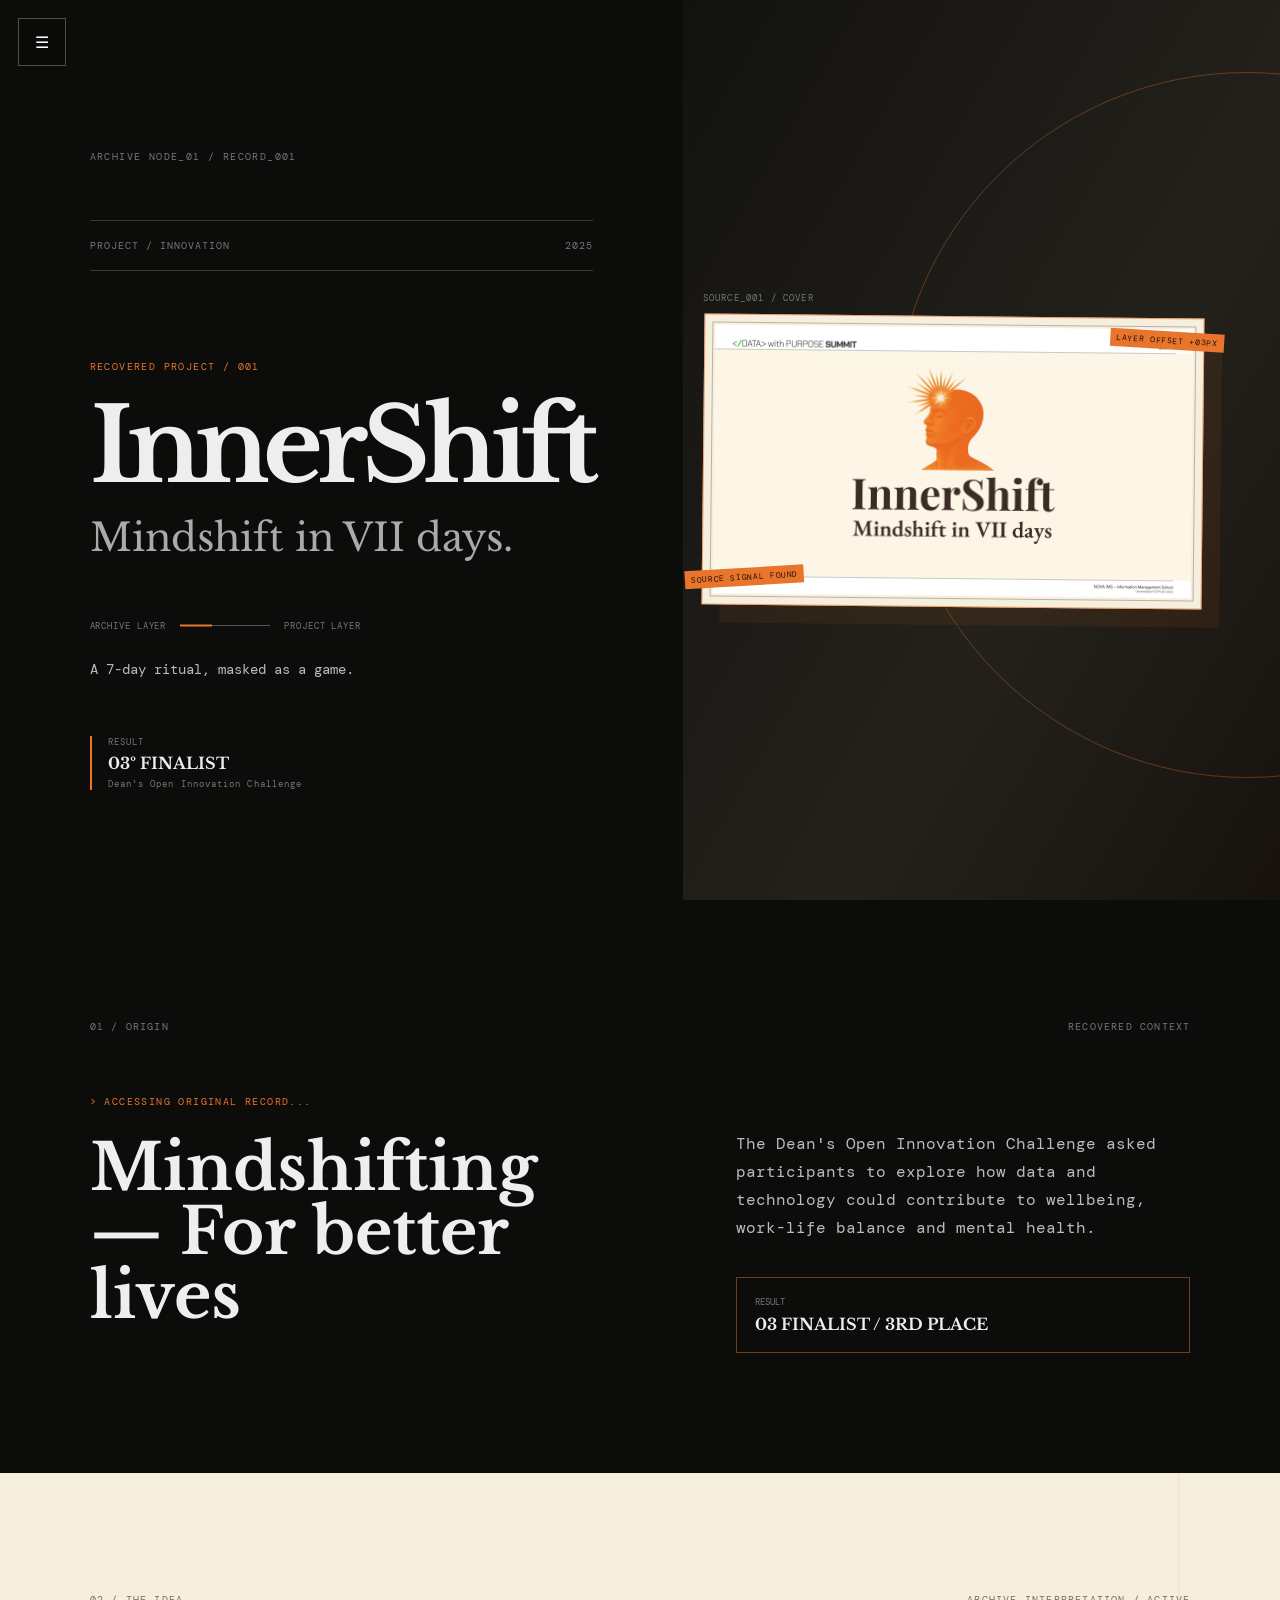
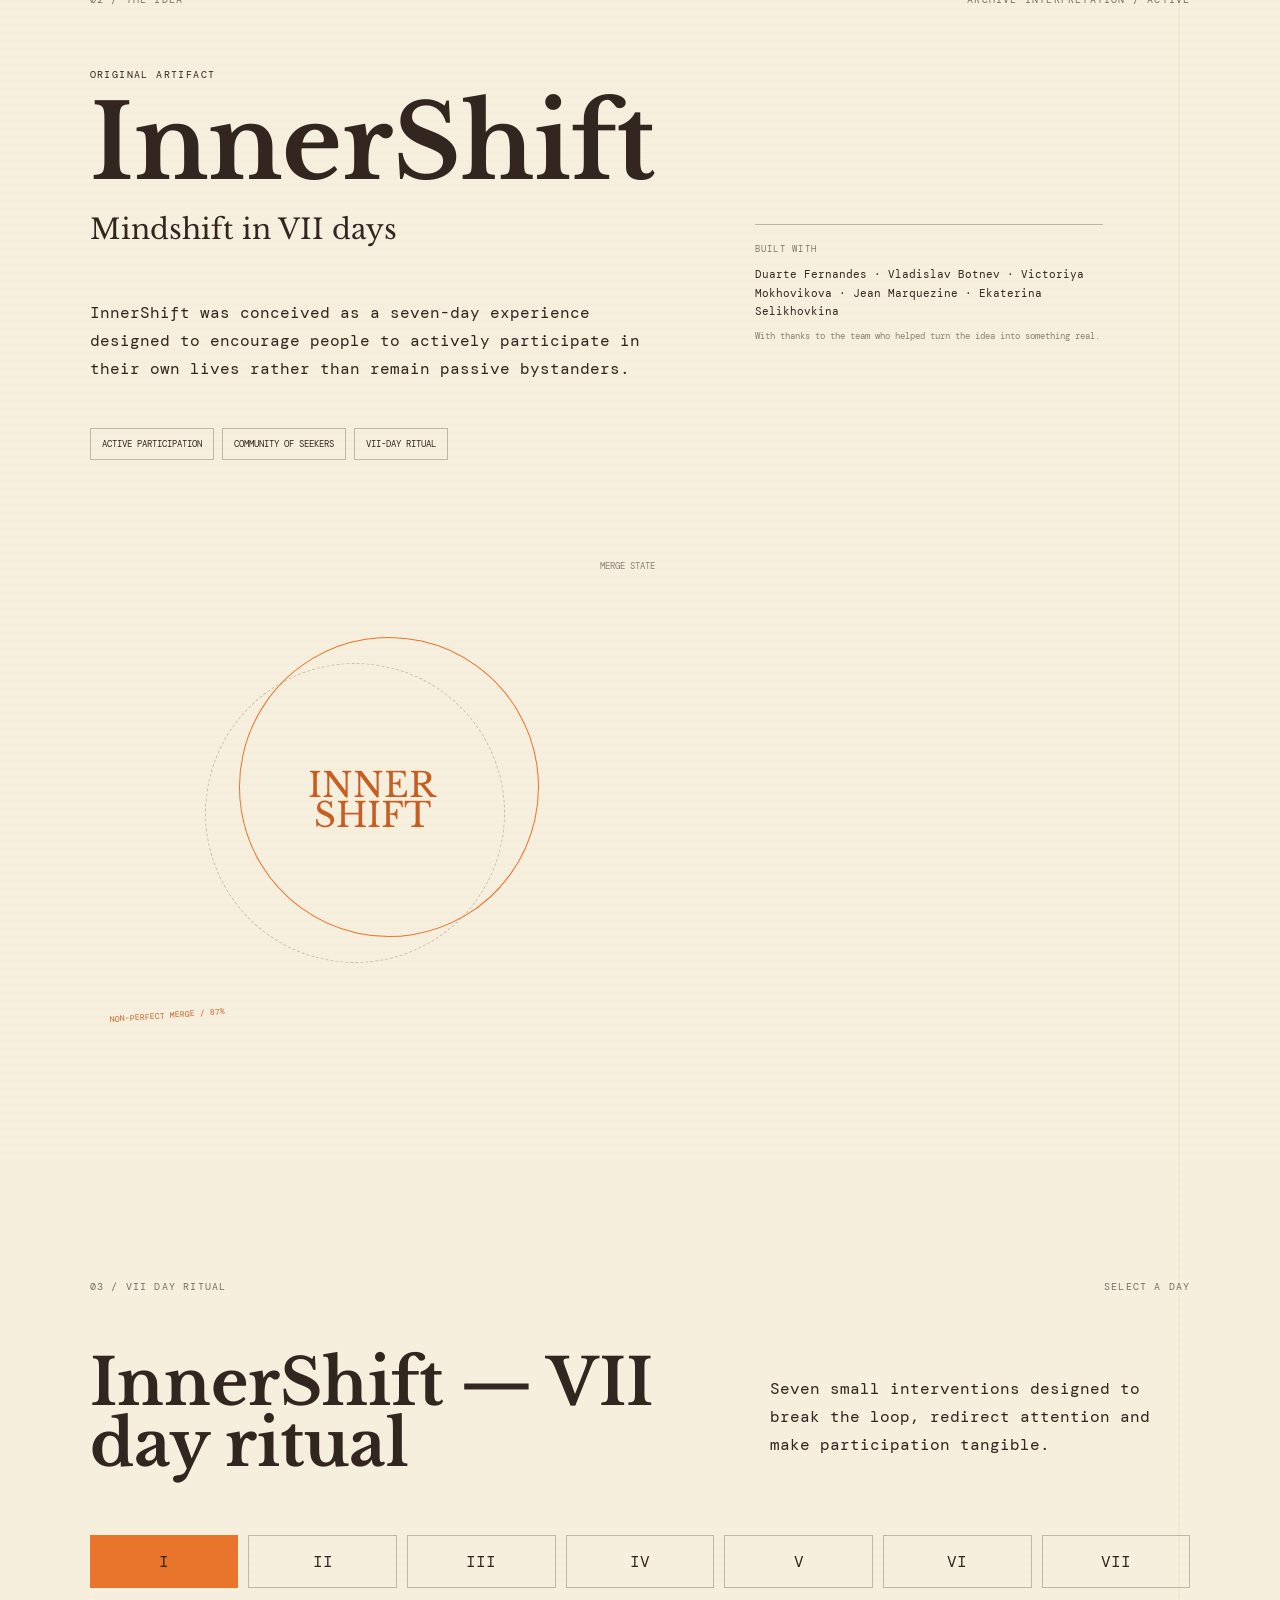
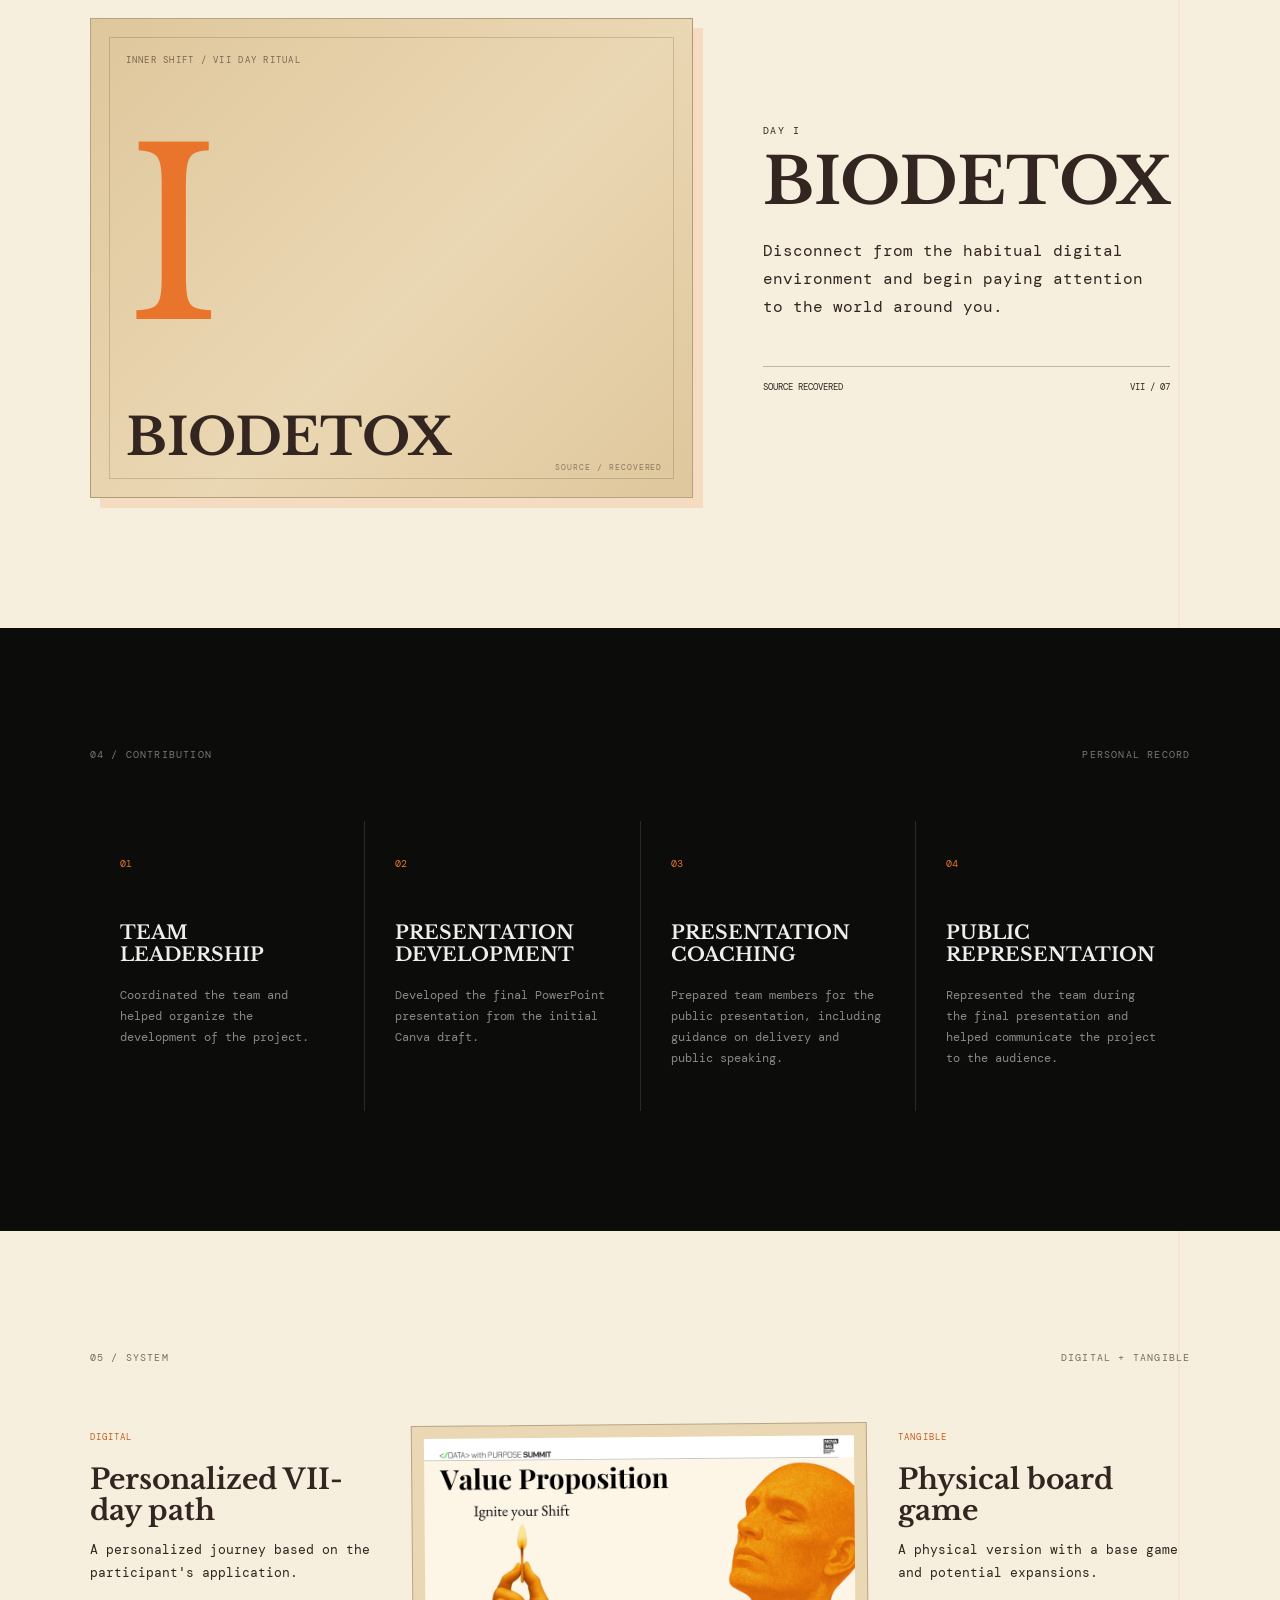
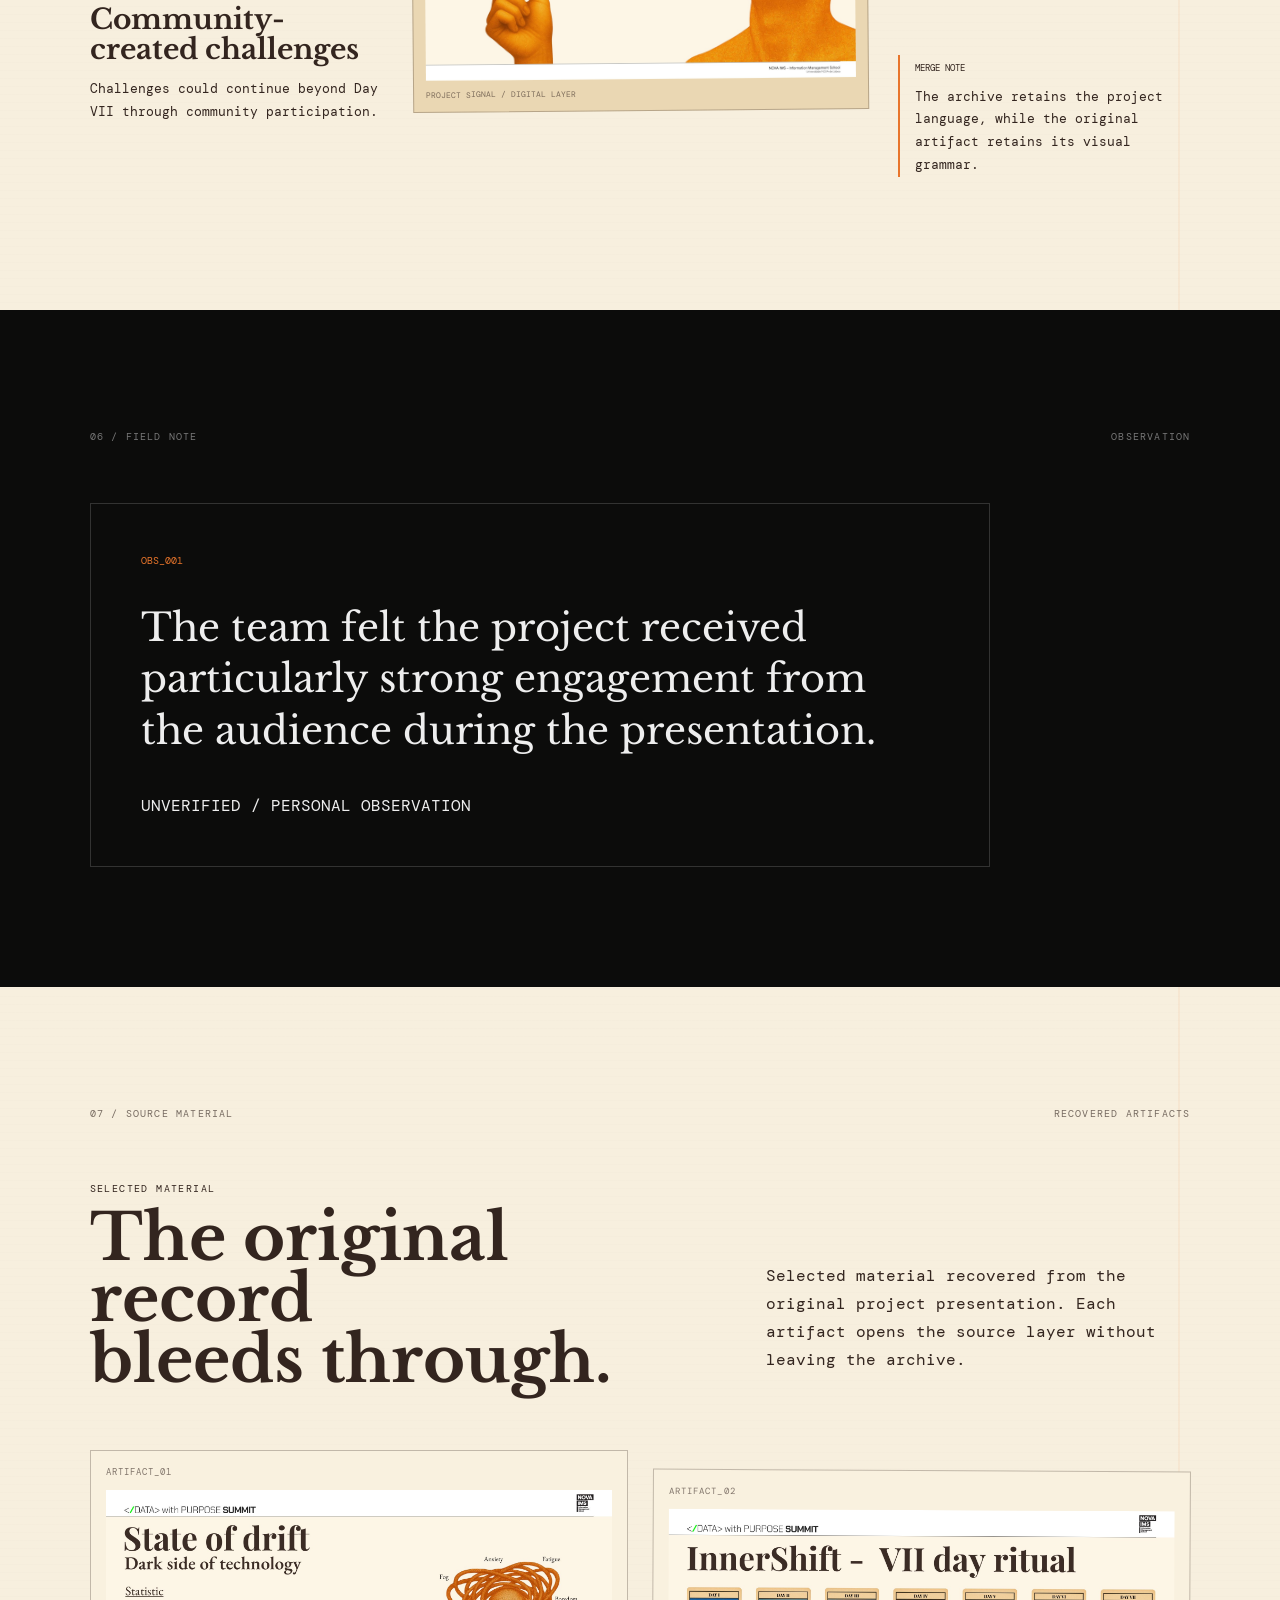
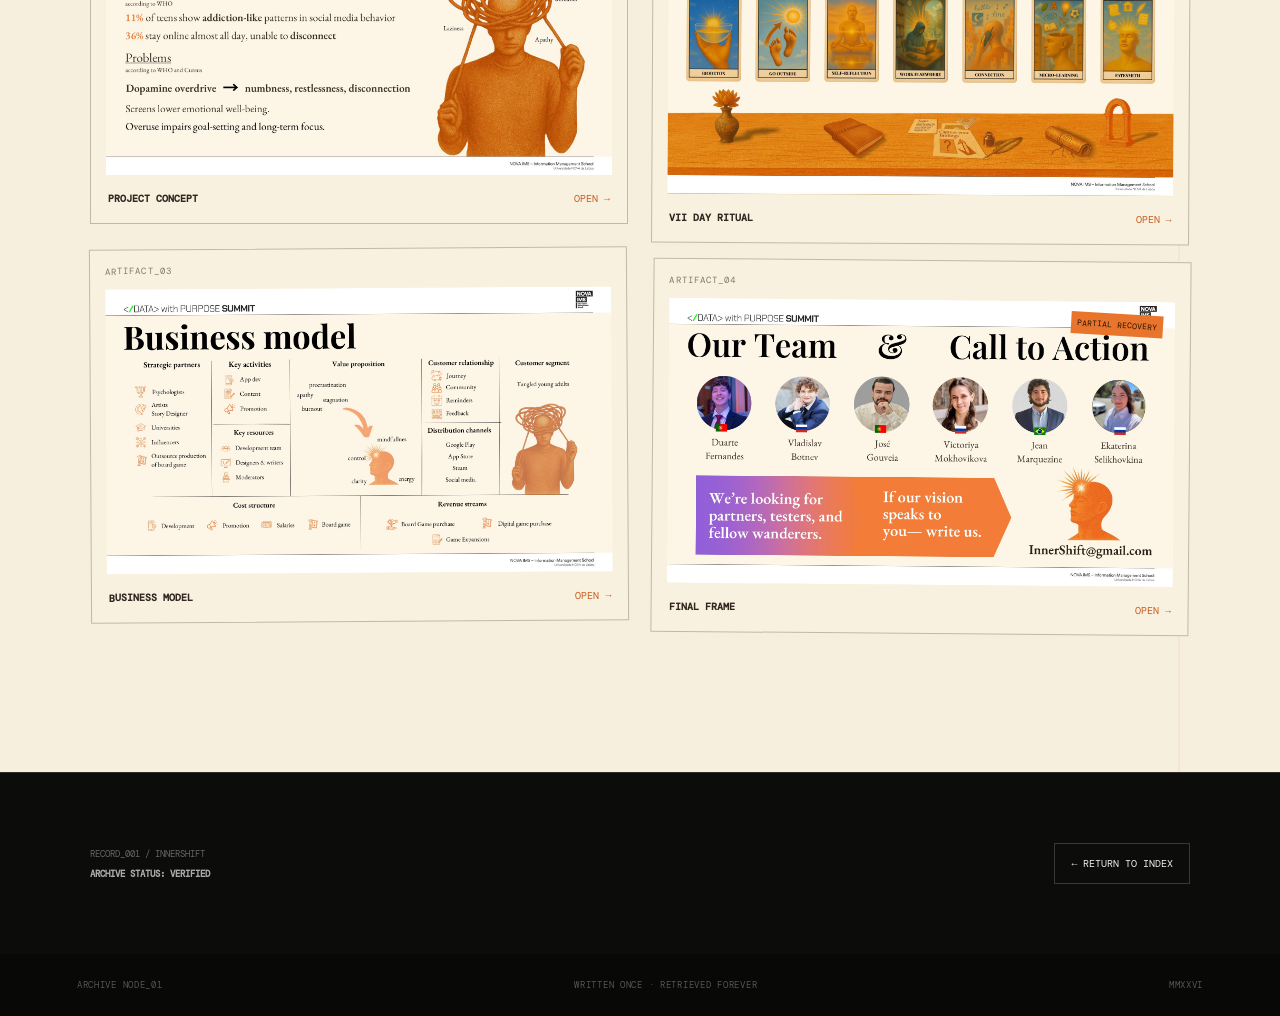
==== commit 34f28e99: "something" ====
--- a/innershift.html
+++ b/innershift.html
@@ -162,6 +162,24 @@
                         <span>VII-DAY RITUAL</span>
                     </div>
                 </div>
+                
+                <div class="team-thanks">
+
+    <span class="team-label">
+        BUILT WITH
+    </span>
+
+    <p>
+        Duarte Fernandes · Vladislav Botnev ·
+        Victoriya Mokhovikova · Jean Marquezine ·
+        Ekaterina Selikhovkina
+    </p>
+
+    <span class="team-note">
+        With thanks to the team who helped turn the idea into something real.
+    </span>
+
+</div>
 
                 <div class="symbiosis">
                     <div class="symbiosis-label">MERGE STATE</div>
@@ -286,25 +304,6 @@
                     </p>
                 </article>
 
-            </div>
-            
-            <div class="team-thanks">
-
-    <span class="team-label">
-        BUILT WITH
-    </span>
-
-    <p>
-        Duarte Fernandes · Vladislav Botnev ·
-        Victoriya Mokhovikova · Jean Marquezine ·
-        Ekaterina Selikhovkina
-    </p>
-
-    <span class="team-note">
-        With thanks to the team who helped turn the idea into something real.
-    </span>
-
-</div>
 
         </section>
 
--- a/css/innershift.css
+++ b/css/innershift.css
@@ -1811,38 +1811,41 @@
 
 .team-thanks {
     margin-top: 42px;
-    max-width: 720px;
+    max-width: 680px;
     padding-top: 18px;
-    border-top: 1px solid rgba(48, 36, 30, 0.25);
+    border-top: 1px solid var(--paper-line);
 }
 
 .team-label {
     display: block;
     margin-bottom: 10px;
 
-    font-family: var(--font-mono);
-    font-size: 0.68rem;
-    letter-spacing: 0.14em;
+    font-family: var(--mono);
+    font-size: 9px;
+    letter-spacing: .14em;
     text-transform: uppercase;
 
-    opacity: 0.65;
+    color: rgba(51,37,31,.6);
 }
 
 .team-thanks p {
     margin: 0;
 
-    font-family: var(--font-mono);
-    font-size: 0.82rem;
+    font-family: var(--mono);
+    font-size: 11px;
     line-height: 1.7;
+
+    color: var(--ink);
 }
 
 .team-note {
     display: block;
     margin-top: 8px;
 
-    font-family: var(--font-mono);
-    font-size: 0.68rem;
+    font-family: var(--mono);
+    font-size: 9px;
     line-height: 1.6;
 
-    opacity: 0.55;
+    color: rgba(51,37,31,.55);
+}city: 0.55;
 }
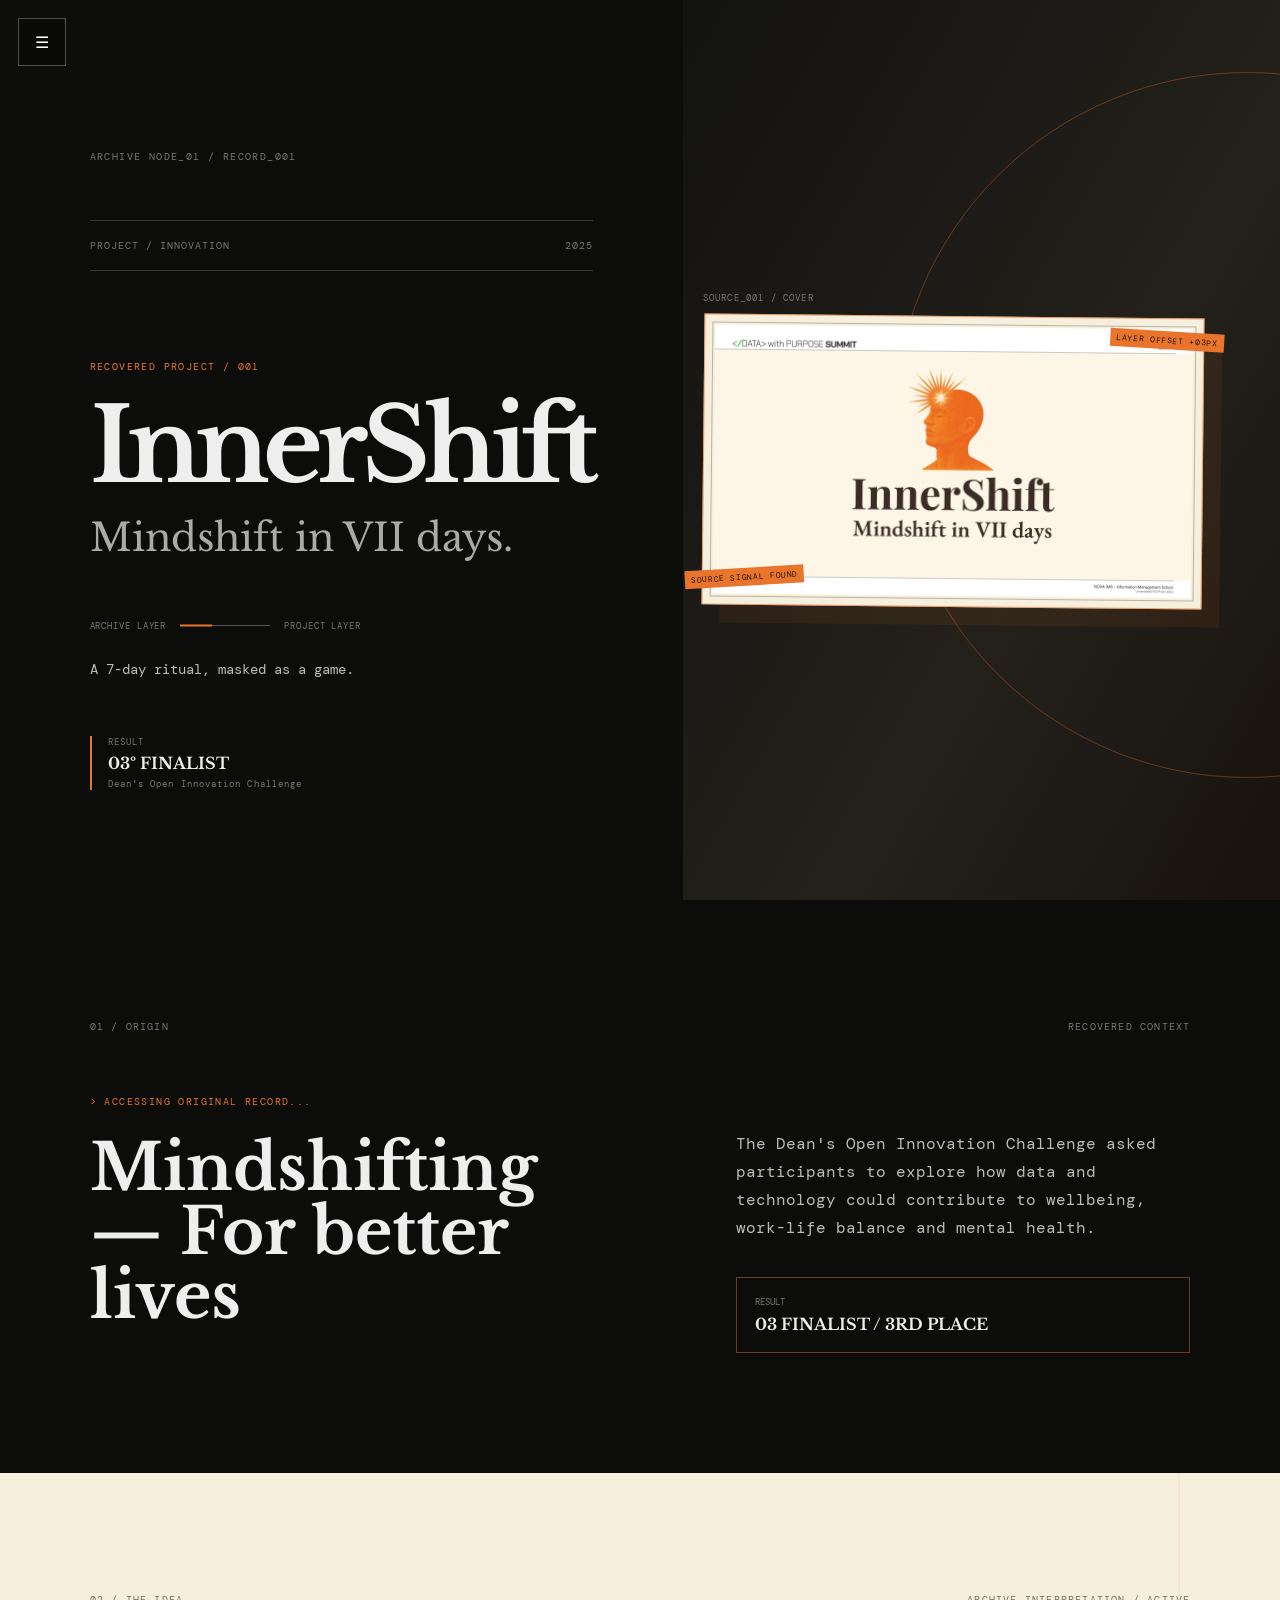
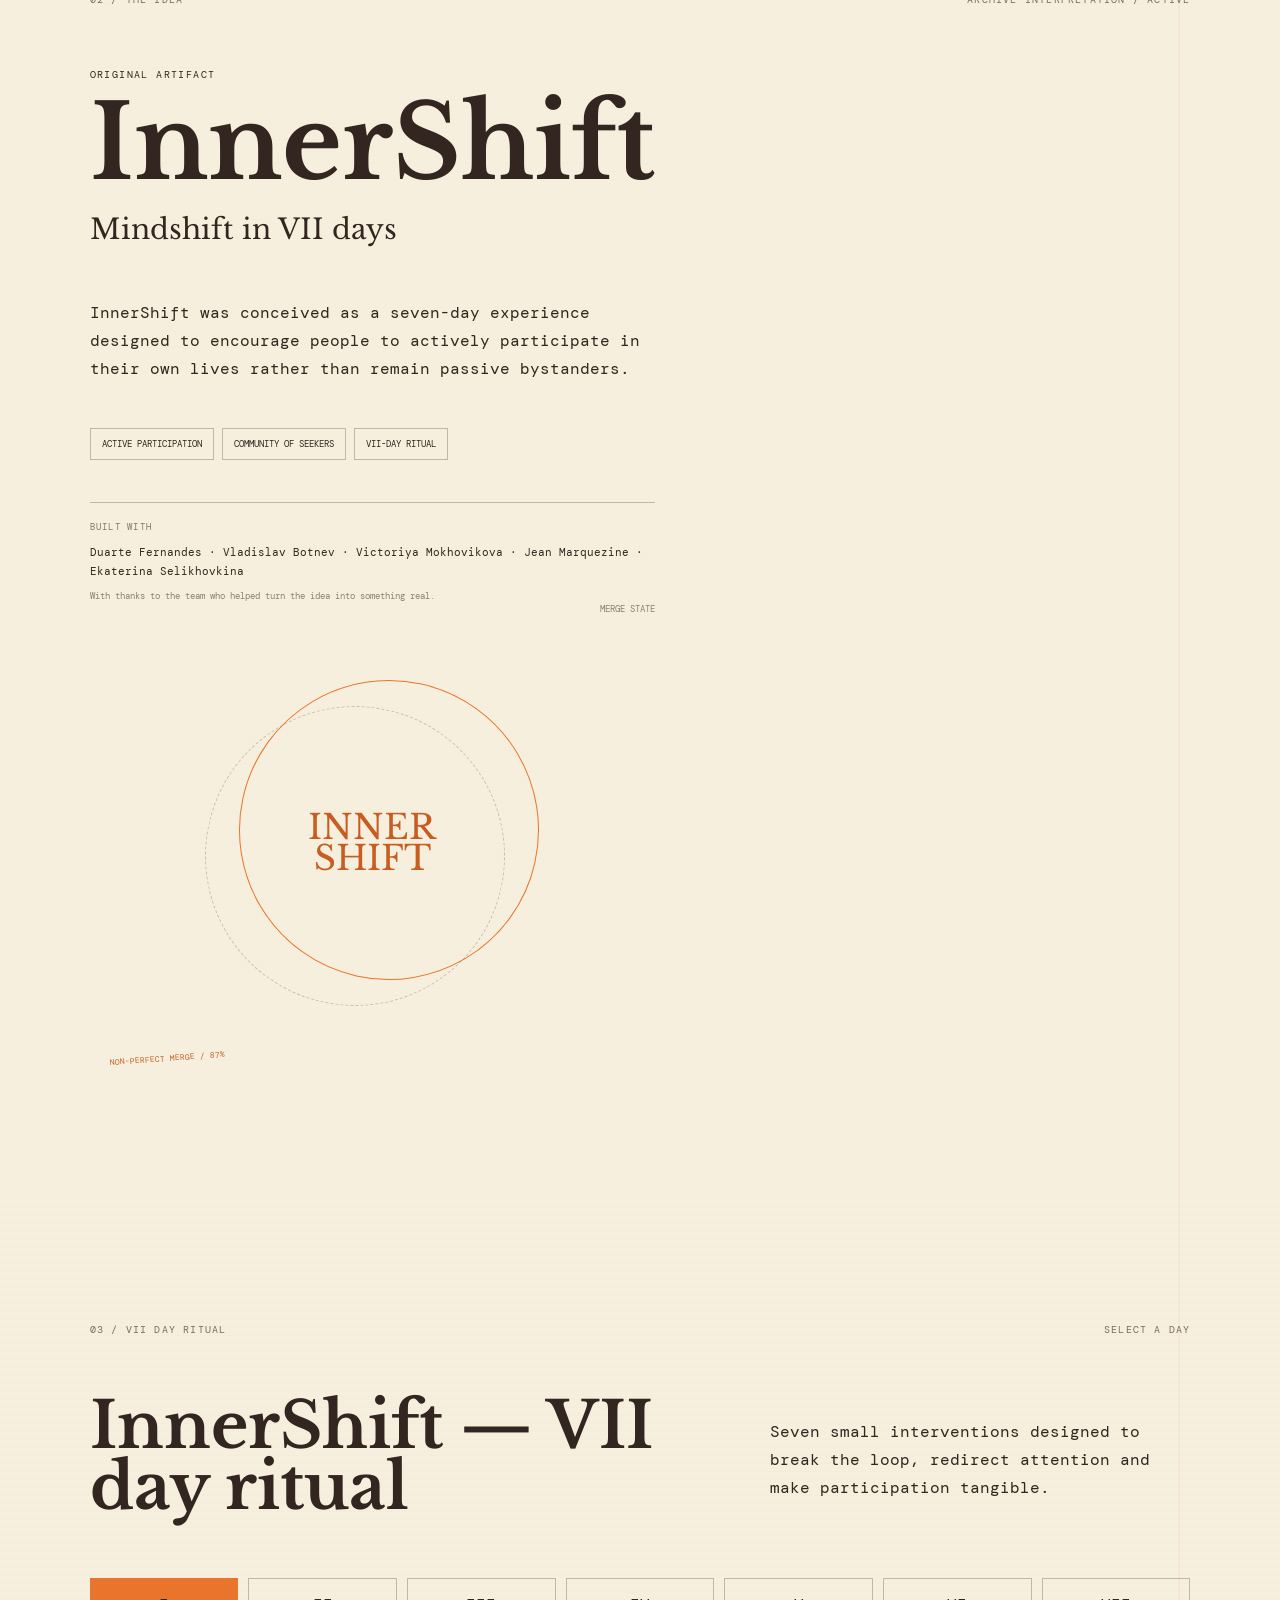
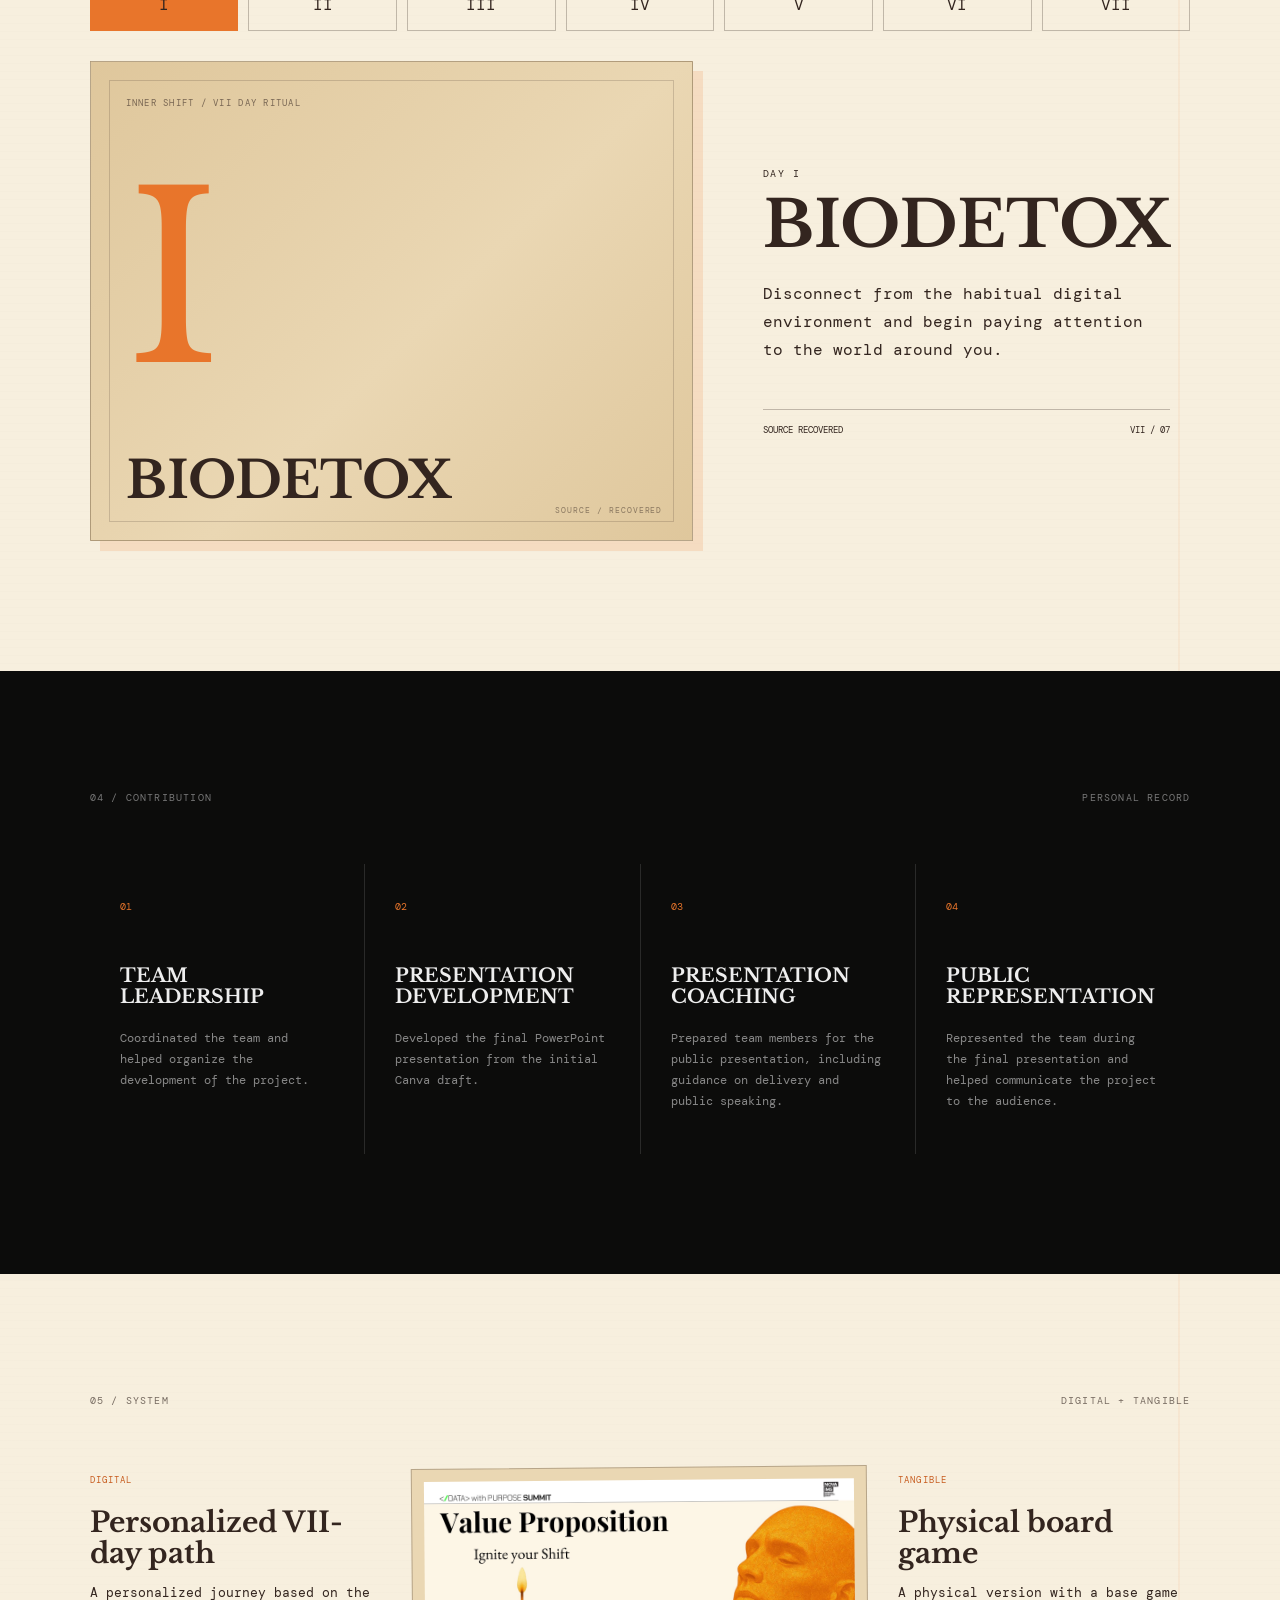
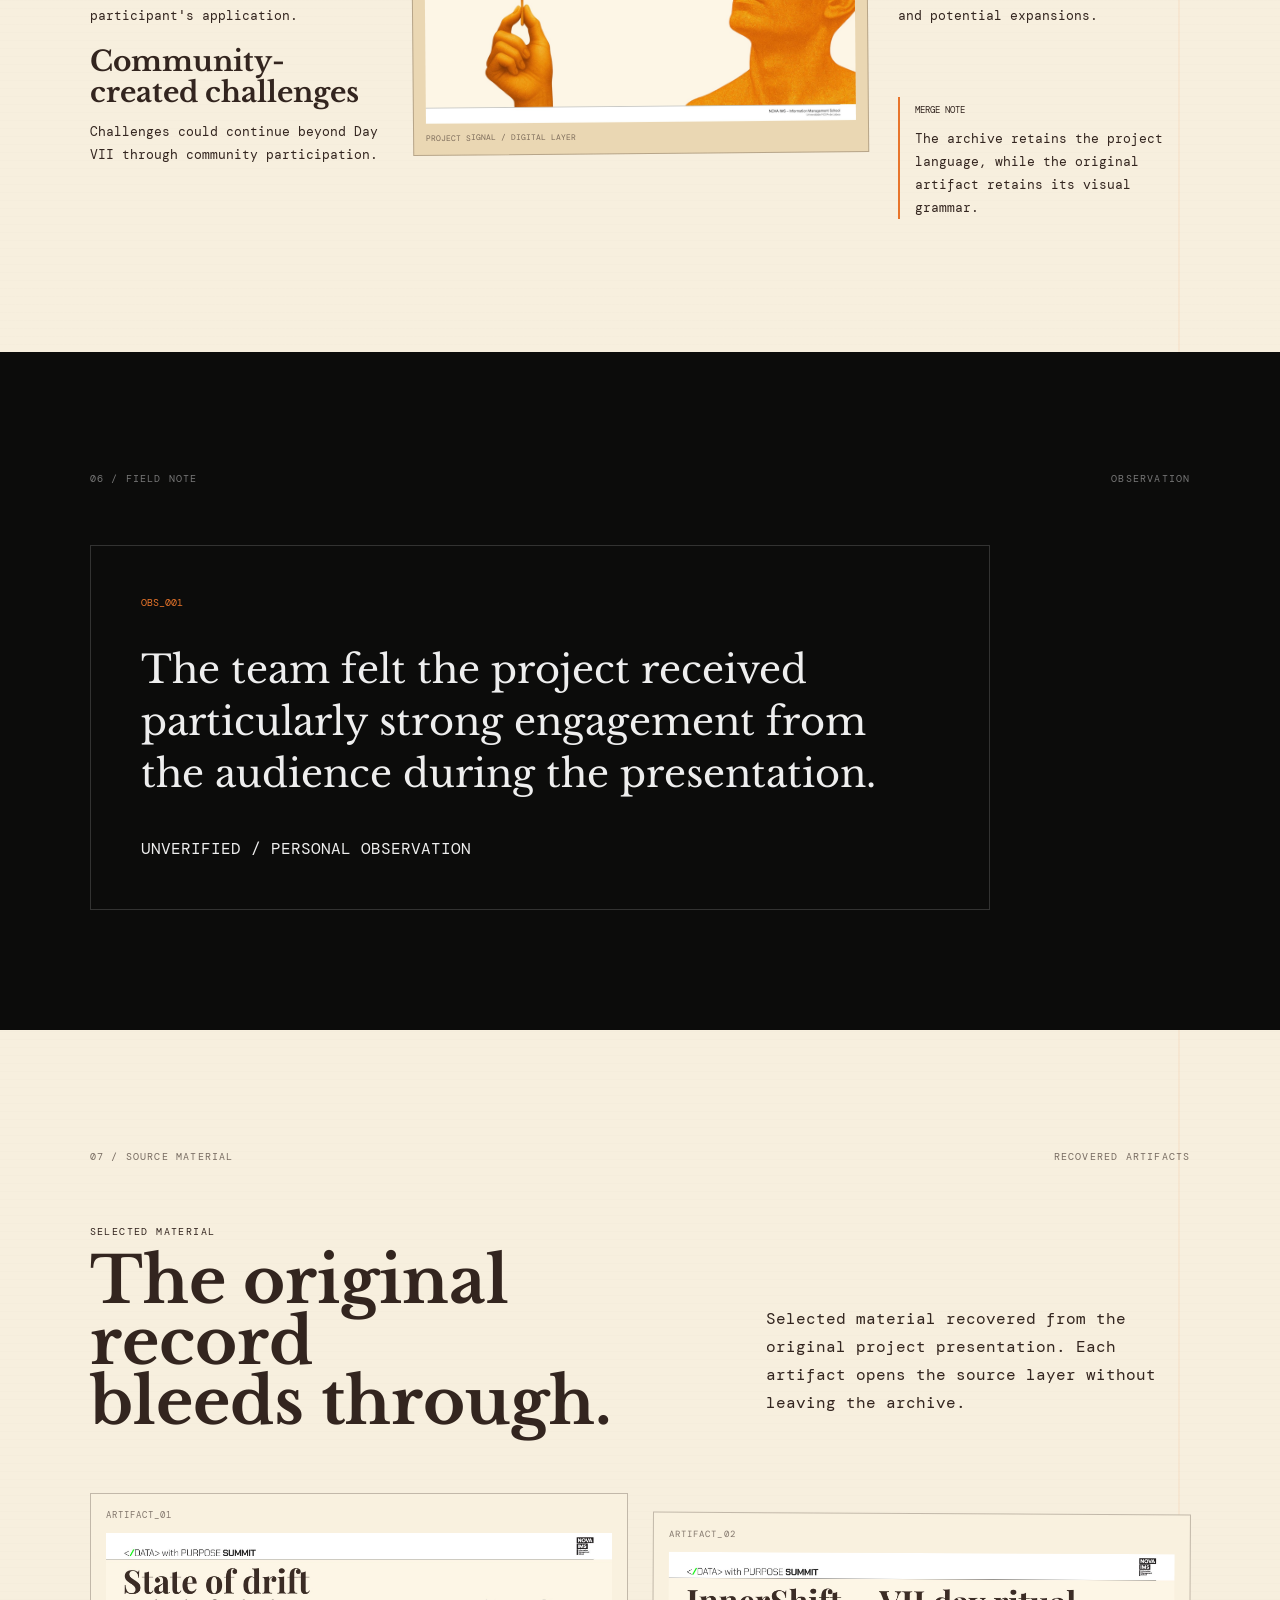
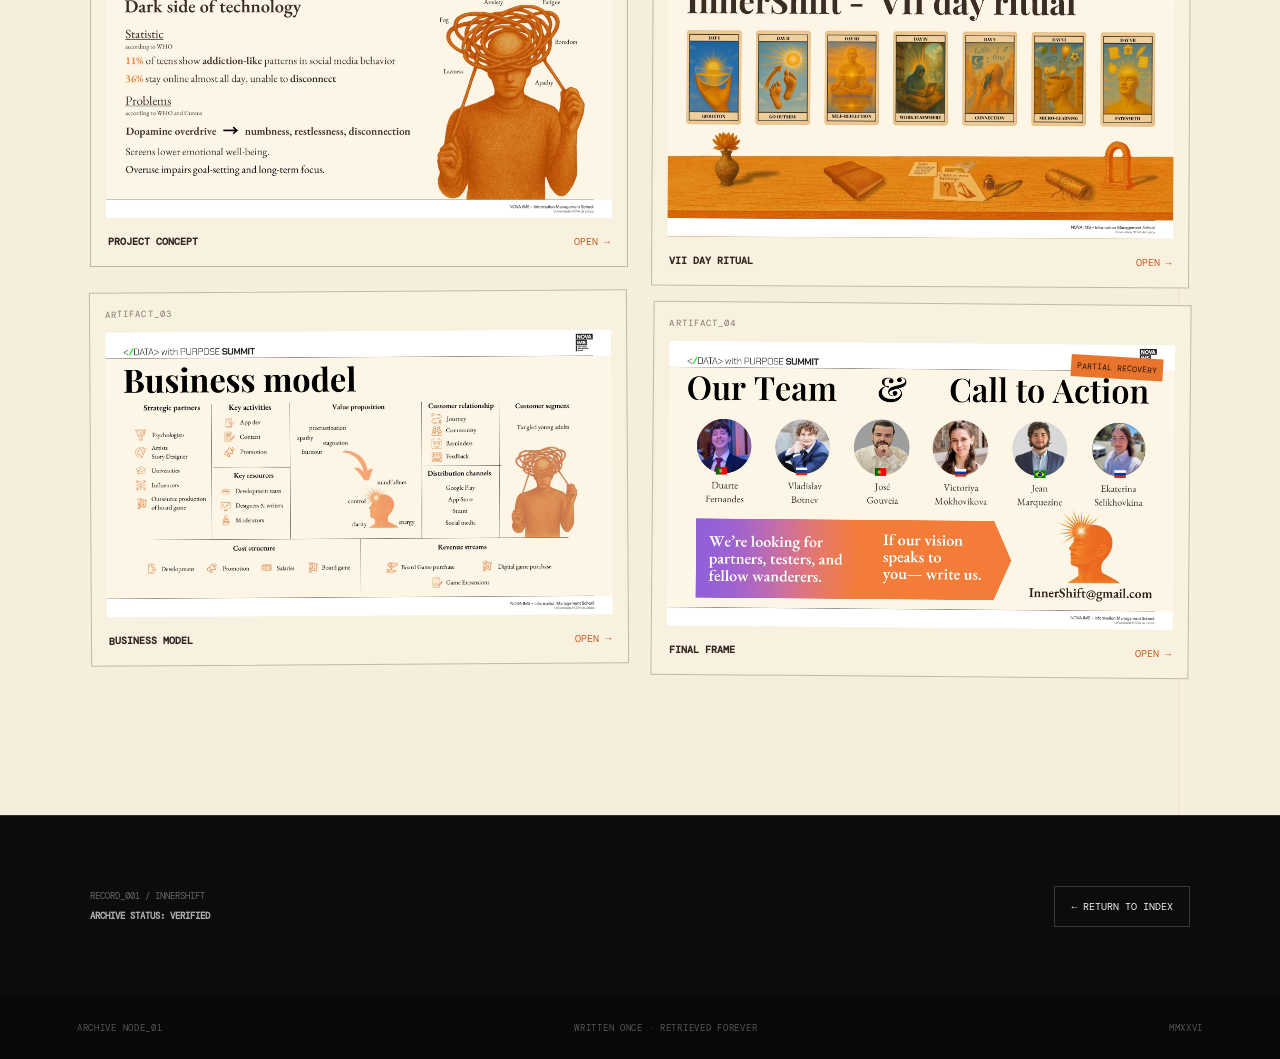
==== commit e0b3e415: "something" ====
--- a/innershift.html
+++ b/innershift.html
@@ -157,28 +157,23 @@
                     </p>
 
                     <div class="idea-tags">
-                        <span>ACTIVE PARTICIPATION</span>
-                        <span>COMMUNITY OF SEEKERS</span>
-                        <span>VII-DAY RITUAL</span>
-                    </div>
-                </div>
-                
-                <div class="team-thanks">
-
-    <span class="team-label">
-        BUILT WITH
-    </span>
-
-    <p>
+                      <span>ACTIVE PARTICIPATION</span>
+                      <span>COMMUNITY OF SEEKERS</span>
+                      <span>VII-DAY RITUAL</span>
+                    </div>
+                    
+                    <div class="team-thanks">
+                      <span class="team-label">BUILT WITH</span>
+                      
+                      <p>
         Duarte Fernandes · Vladislav Botnev ·
         Victoriya Mokhovikova · Jean Marquezine ·
         Ekaterina Selikhovkina
     </p>
-
+    
     <span class="team-note">
         With thanks to the team who helped turn the idea into something real.
     </span>
-
 </div>
 
                 <div class="symbiosis">
--- a/css/innershift.css
+++ b/css/innershift.css
@@ -1848,4 +1848,12 @@
 
     color: rgba(51,37,31,.55);
 }city: 0.55;
+}
+
+.idea-copy {
+    max-width: 680px;
+}
+
+.team-thanks {
+    grid-column: 1;
 }
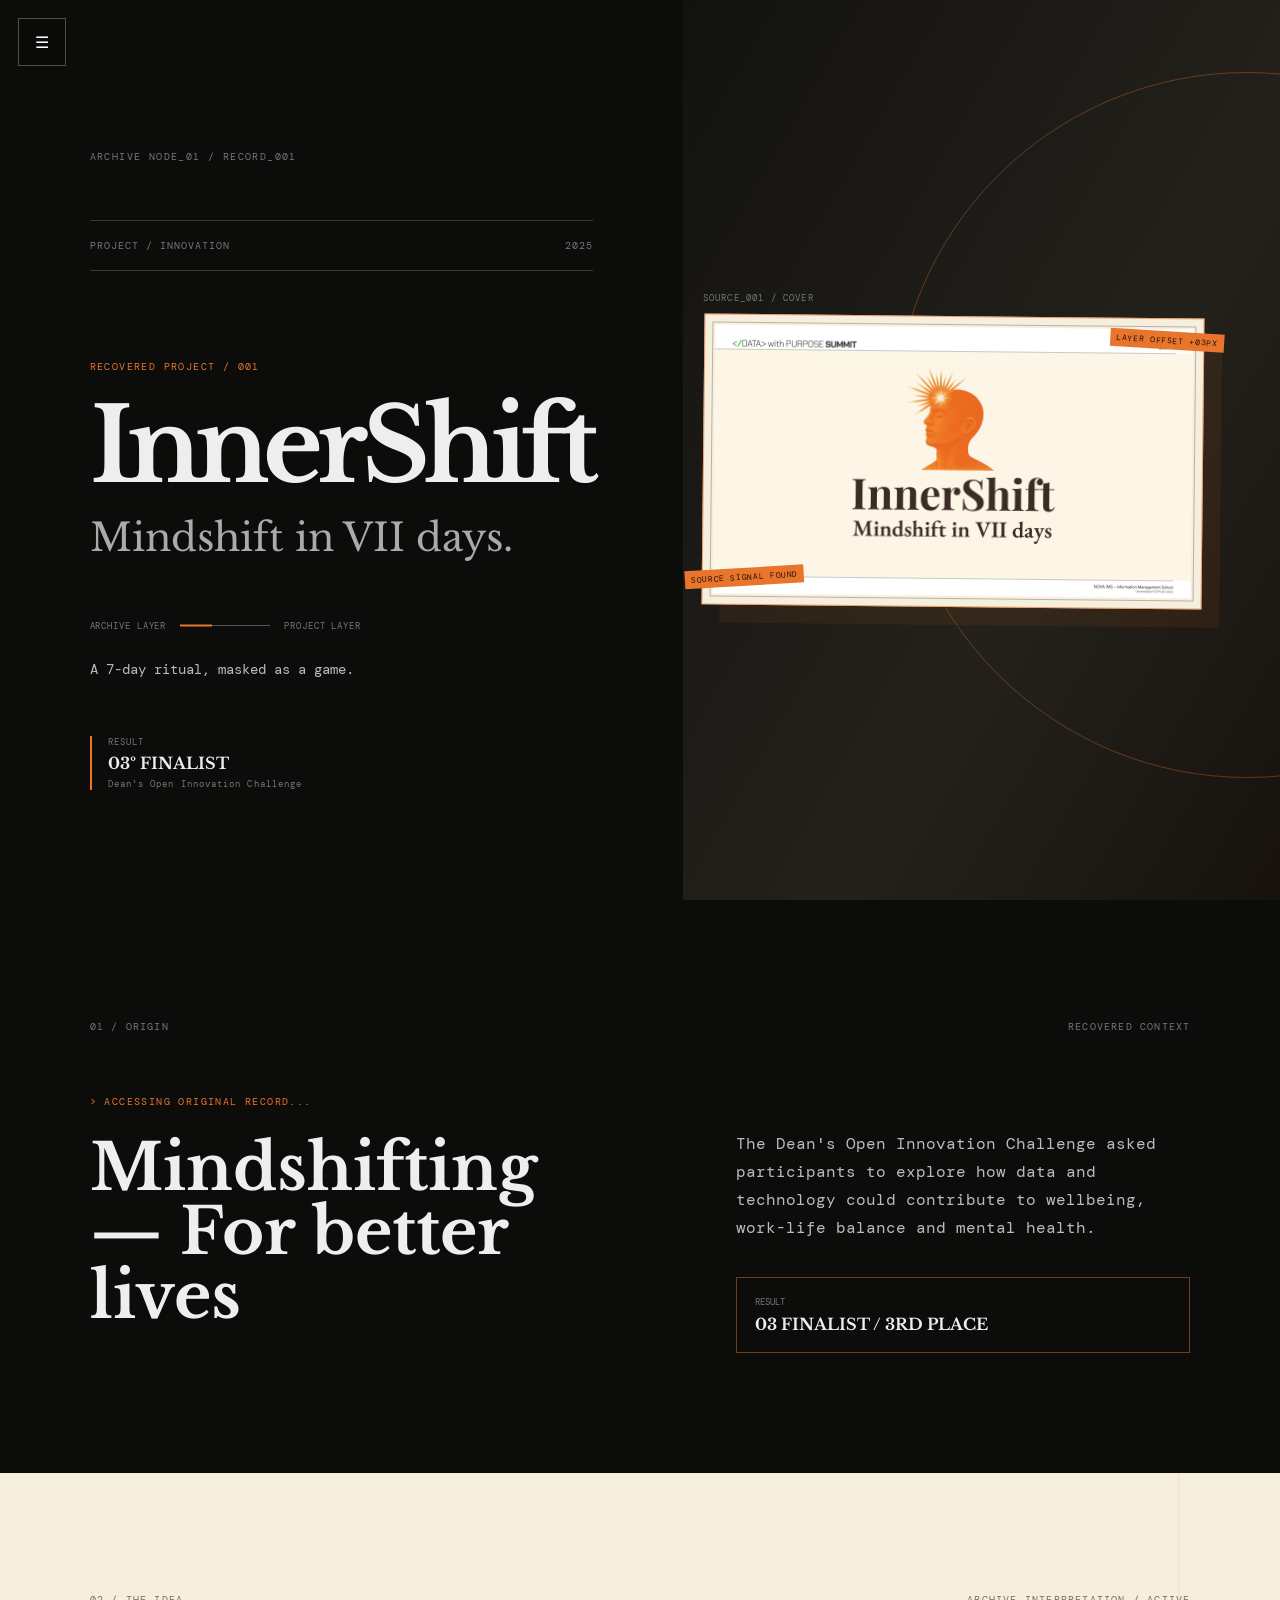
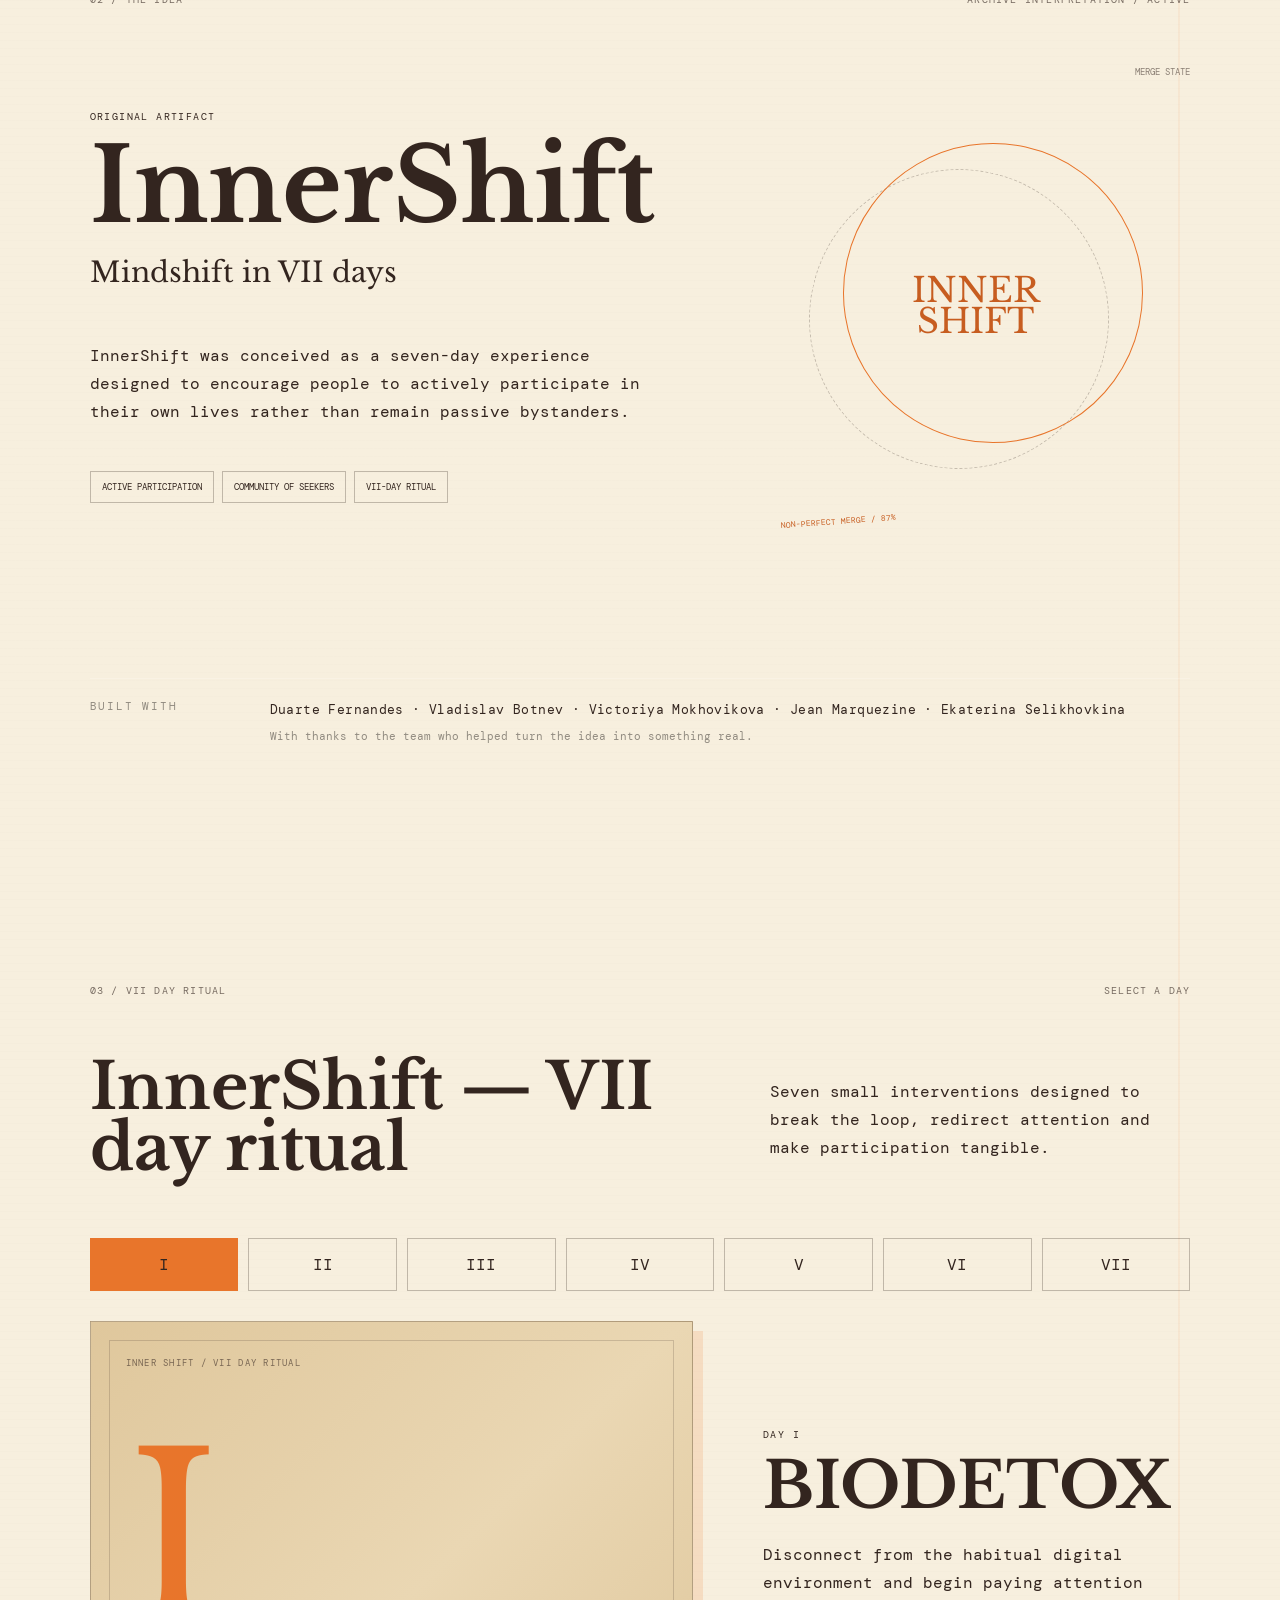
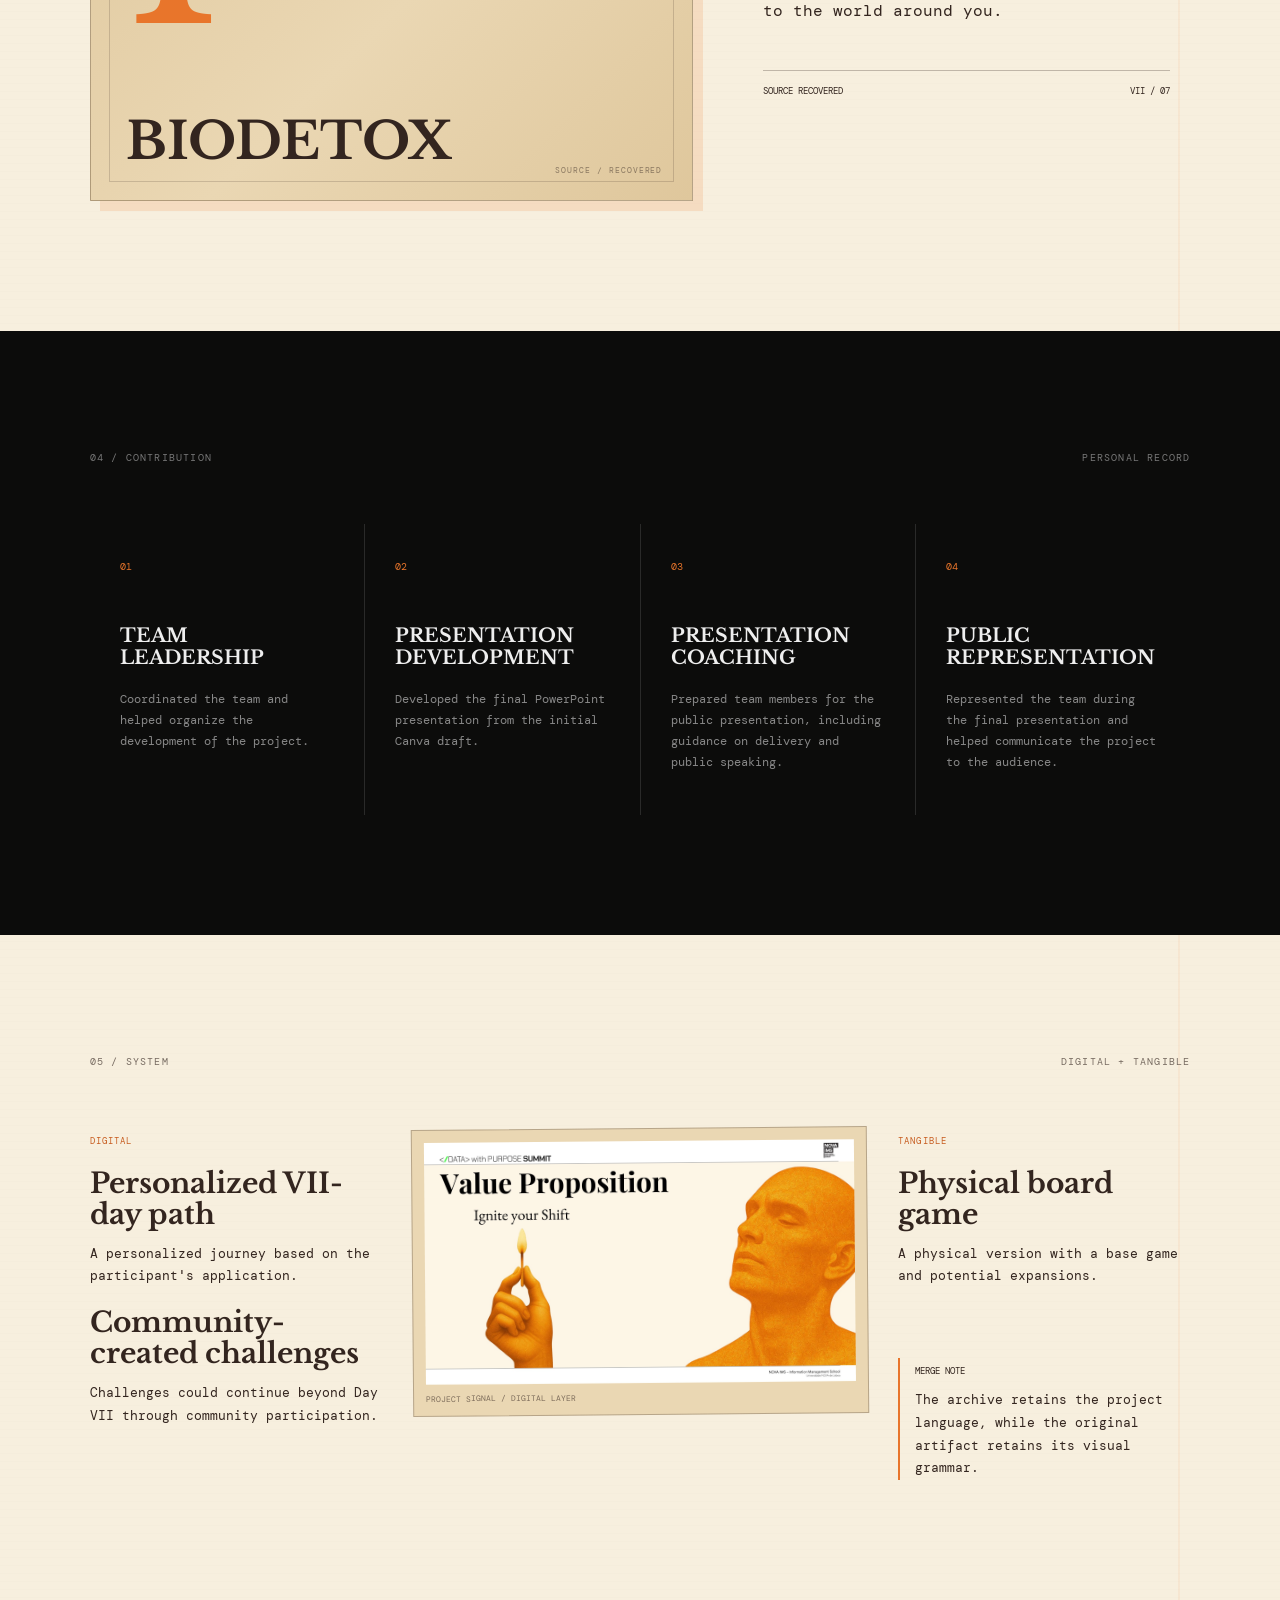
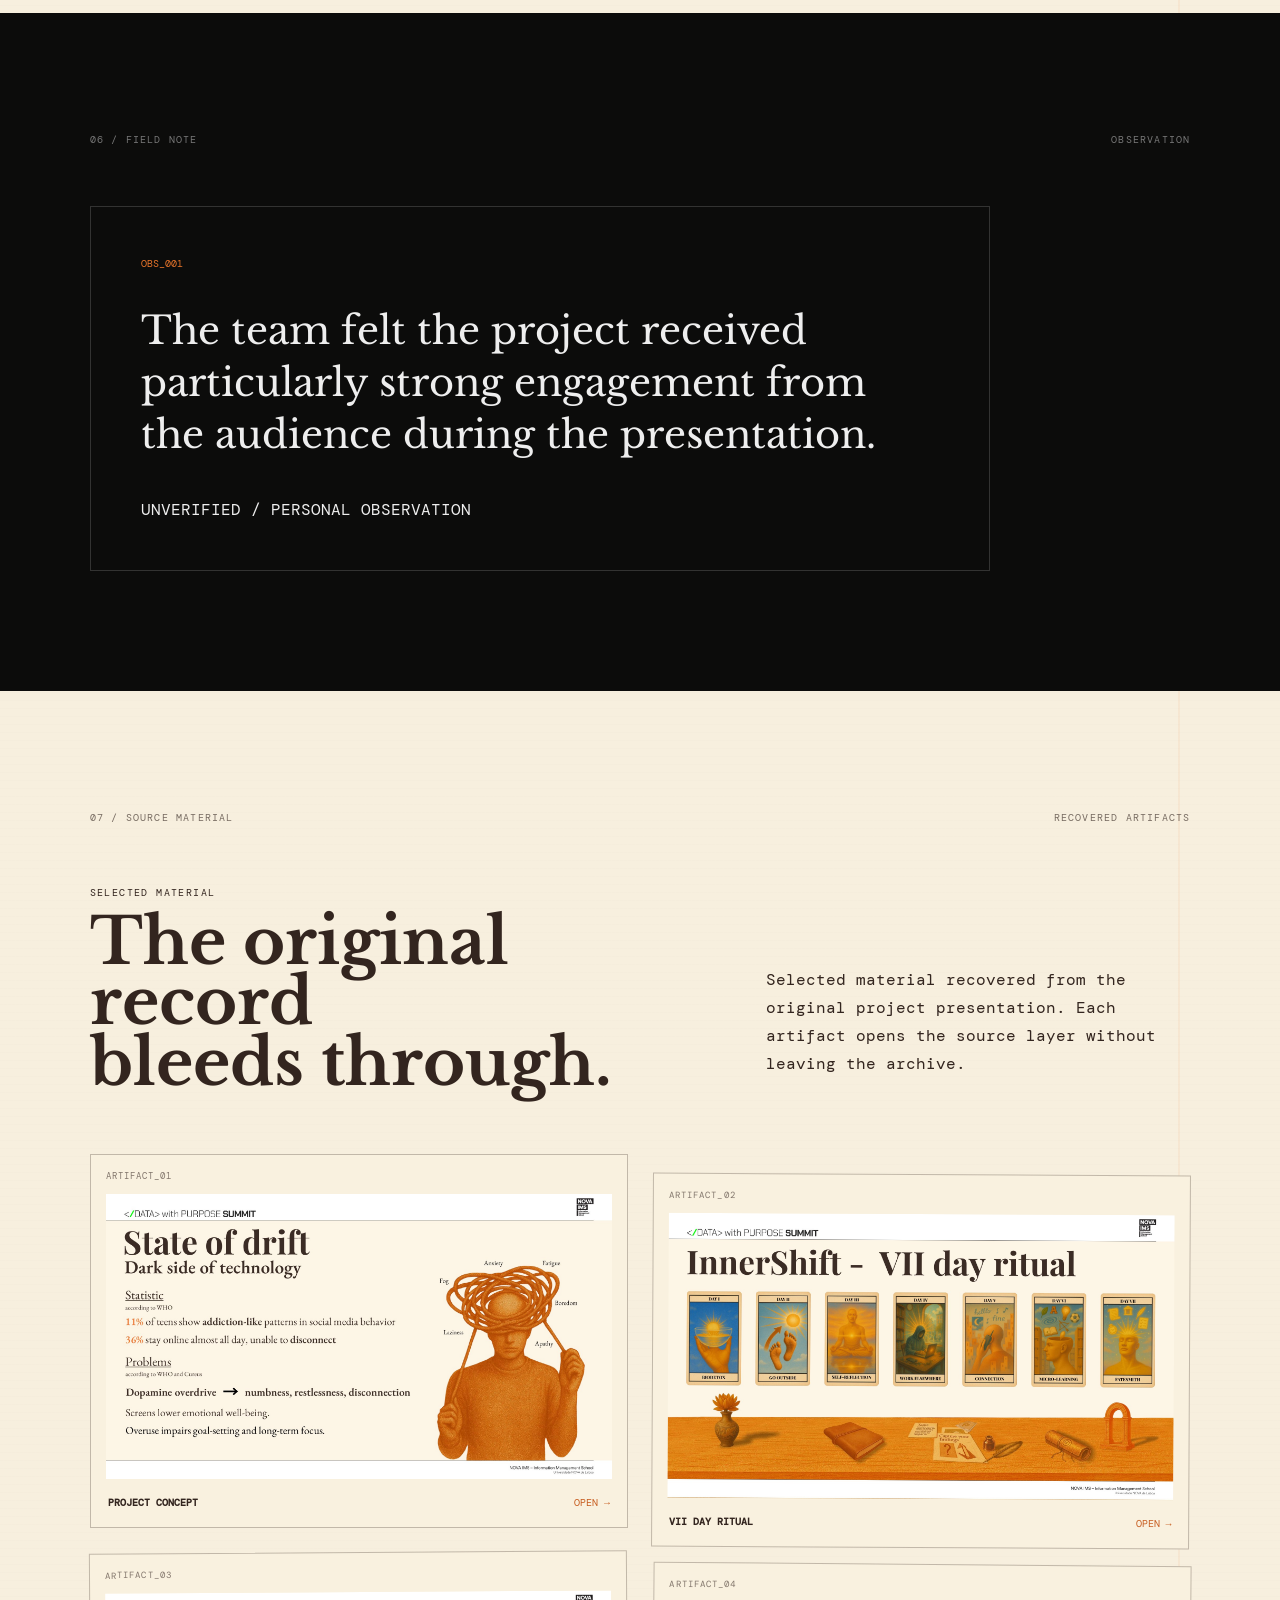
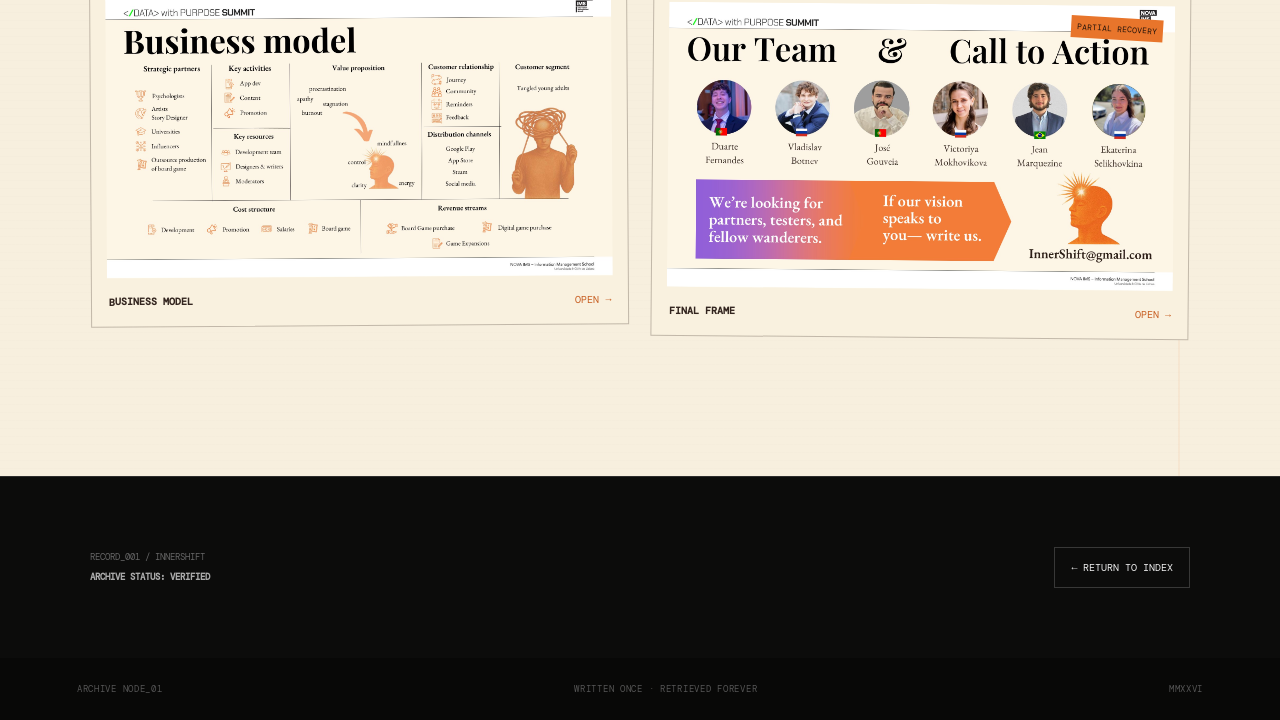
==== commit 03f94b77: "enough is enough" ====
--- a/innershift.html
+++ b/innershift.html
@@ -1,20 +1,33 @@
 <!DOCTYPE html>
 <html lang="en">
+
 <head>
+
     <meta charset="UTF-8">
+
     <meta name="viewport" content="width=device-width, initial-scale=1.0">
-    <meta name="description" content="Recovered project record: InnerShift — Mindshift in VII days.">
+
+    <meta
+        name="description"
+        content="Recovered project record: InnerShift — Mindshift in VII days."
+    >
+
     <title>José Gouveia — InnerShift / Record 001</title>
+
     <link rel="stylesheet" href="css/innershift.css">
+
 </head>
 
+
 <body>
+
 
     <!-- =========================================
          ARCHIVE NAVIGATION
          ========================================= -->
 
     <nav class="archive-nav" id="archiveNav">
+
         <button
             class="nav-toggle"
             id="navToggle"
@@ -24,26 +37,62 @@
             ☰
         </button>
 
+
         <div class="nav-content">
+
             <div class="nav-header">
-                <span>ARCHIVE INDEX</span>
-                <span class="status">● ACTIVE</span>
-            </div>
+
+                <span>
+                    ARCHIVE INDEX
+                </span>
+
+                <span class="status">
+                    ● ACTIVE
+                </span>
+
+            </div>
+
 
             <div class="nav-line"></div>
 
-            <a href="index.html#home"><span>01</span>HOME</a>
-            <a href="index.html#work"><span>02</span>WORK</a>
-            <a href="index.html#about"><span>03</span>ABOUT</a>
-            <a href="index.html#archive"><span>04</span>ARCHIVE</a>
-            <a href="index.html#contact"><span>05</span>CONTACT</a>
+
+            <a href="index.html#home">
+                <span>01</span>
+                HOME
+            </a>
+
+            <a href="index.html#work">
+                <span>02</span>
+                WORK
+            </a>
+
+            <a href="index.html#about">
+                <span>03</span>
+                ABOUT
+            </a>
+
+            <a href="index.html#archive">
+                <span>04</span>
+                ARCHIVE
+            </a>
+
+            <a href="index.html#contact">
+                <span>05</span>
+                CONTACT
+            </a>
+
 
             <div class="nav-footer">
+
                 NODE_01<br>
                 SYSTEM: STABLE
-            </div>
+
+            </div>
+
         </div>
+
     </nav>
+
 
 
     <!-- =========================================
@@ -52,51 +101,120 @@
 
     <header class="record-hero" id="top">
 
+
         <div class="hero-archive-layer">
-            <div class="system-label">ARCHIVE NODE_01 / RECORD_001</div>
+
+            <div class="system-label">
+                ARCHIVE NODE_01 / RECORD_001
+            </div>
+
 
             <div class="hero-meta">
-                <span>PROJECT / INNOVATION</span>
-                <span>2025</span>
-            </div>
+
+                <span>
+                    PROJECT / INNOVATION
+                </span>
+
+                <span>
+                    2025
+                </span>
+
+            </div>
+
 
             <div class="hero-copy">
-                <p class="eyebrow">RECOVERED PROJECT / 001</p>
-                <h1>InnerShift</h1>
-                <p class="subtitle">Mindshift in VII days.</p>
+
+                <p class="eyebrow">
+                    RECOVERED PROJECT / 001
+                </p>
+
+
+                <h1>
+                    InnerShift
+                </h1>
+
+
+                <p class="subtitle">
+                    Mindshift in VII days.
+                </p>
+
 
                 <div class="merge-status">
-                    <span>ARCHIVE LAYER</span>
-                    <span class="merge-line"><i></i></span>
-                    <span>PROJECT LAYER</span>
-                </div>
+
+                    <span>
+                        ARCHIVE LAYER
+                    </span>
+
+                    <span class="merge-line">
+                        <i></i>
+                    </span>
+
+                    <span>
+                        PROJECT LAYER
+                    </span>
+
+                </div>
+
 
                 <p class="hero-description">
                     A 7-day ritual, masked as a game.
                 </p>
 
+
                 <div class="hero-result">
-                    <span>RESULT</span>
-                    <strong>03º FINALIST</strong>
-                    <small>Dean's Open Innovation Challenge</small>
-                </div>
-            </div>
+
+                    <span>
+                        RESULT
+                    </span>
+
+                    <strong>
+                        03º FINALIST
+                    </strong>
+
+                    <small>
+                        Dean's Open Innovation Challenge
+                    </small>
+
+                </div>
+
+            </div>
+
         </div>
 
+
+
         <div class="hero-artifact">
-            <div class="artifact-tag">SOURCE_001 / COVER</div>
+
+            <div class="artifact-tag">
+                SOURCE_001 / COVER
+            </div>
+
+
             <div class="artifact-frame">
-                <img src="assets/innershift/slide-01.png"
-                     alt="Original InnerShift project cover">
-                <span class="merge-error error-a">LAYER OFFSET +03PX</span>
-                <span class="merge-error error-b">SOURCE SIGNAL FOUND</span>
-            </div>
+
+                <img
+                    src="assets/innershift/slide-01.png"
+                    alt="Original InnerShift project cover"
+                >
+
+                <span class="merge-error error-a">
+                    LAYER OFFSET +03PX
+                </span>
+
+                <span class="merge-error error-b">
+                    SOURCE SIGNAL FOUND
+                </span>
+
+            </div>
+
         </div>
 
     </header>
 
 
+
     <main>
+
 
         <!-- =========================================
              ORIGIN
@@ -104,31 +222,65 @@
 
         <section class="archive-section origin-section">
 
+
             <div class="section-index">
-                <span>01 / ORIGIN</span>
-                <span>RECOVERED CONTEXT</span>
-            </div>
+
+                <span>
+                    01 / ORIGIN
+                </span>
+
+                <span>
+                    RECOVERED CONTEXT
+                </span>
+
+            </div>
+
 
             <div class="origin-grid">
+
+
                 <div>
-                    <p class="terminal-label">&gt; ACCESSING ORIGINAL RECORD...</p>
-                    <h2>Mindshifting<br>— For better lives</h2>
-                </div>
+
+                    <p class="terminal-label">
+                        &gt; ACCESSING ORIGINAL RECORD...
+                    </p>
+
+                    <h2>
+                        Mindshifting<br>
+                        — For better lives
+                    </h2>
+
+                </div>
+
+
 
                 <div class="origin-copy">
+
                     <p>
                         The Dean's Open Innovation Challenge asked participants
                         to explore how data and technology could contribute to
                         wellbeing, work-life balance and mental health.
                     </p>
+
+
                     <div class="result-stamp">
-                        <span>RESULT</span>
-                        <strong>03 FINALIST / 3RD PLACE</strong>
-                    </div>
-                </div>
+
+                        <span>
+                            RESULT
+                        </span>
+
+                        <strong>
+                            03 FINALIST / 3RD PLACE
+                        </strong>
+
+                    </div>
+
+                </div>
+
             </div>
 
         </section>
+
 
 
         <!-- =========================================
@@ -137,17 +289,42 @@
 
         <section class="innershift-section idea-section">
 
+
             <div class="section-index project-index">
-                <span>02 / THE IDEA</span>
-                <span>ARCHIVE INTERPRETATION / ACTIVE</span>
-            </div>
+
+                <span>
+                    02 / THE IDEA
+                </span>
+
+                <span>
+                    ARCHIVE INTERPRETATION / ACTIVE
+                </span>
+
+            </div>
+
+
 
             <div class="idea-grid">
 
+
+                <!-- IDEA COPY -->
+
                 <div class="idea-copy">
-                    <p class="project-kicker">ORIGINAL ARTIFACT</p>
-                    <h2>InnerShift</h2>
-                    <p class="idea-title">Mindshift in VII days</p>
+
+                    <p class="project-kicker">
+                        ORIGINAL ARTIFACT
+                    </p>
+
+
+                    <h2>
+                        InnerShift
+                    </h2>
+
+
+                    <p class="idea-title">
+                        Mindshift in VII days
+                    </p>
+
 
                     <p>
                         InnerShift was conceived as a seven-day experience
@@ -156,39 +333,86 @@
                         bystanders.
                     </p>
 
+
                     <div class="idea-tags">
-                      <span>ACTIVE PARTICIPATION</span>
-                      <span>COMMUNITY OF SEEKERS</span>
-                      <span>VII-DAY RITUAL</span>
-                    </div>
-                    
-                    <div class="team-thanks">
-                      <span class="team-label">BUILT WITH</span>
-                      
-                      <p>
-        Duarte Fernandes · Vladislav Botnev ·
-        Victoriya Mokhovikova · Jean Marquezine ·
-        Ekaterina Selikhovkina
-    </p>
-    
-    <span class="team-note">
-        With thanks to the team who helped turn the idea into something real.
-    </span>
-</div>
+
+                        <span>
+                            ACTIVE PARTICIPATION
+                        </span>
+
+                        <span>
+                            COMMUNITY OF SEEKERS
+                        </span>
+
+                        <span>
+                            VII-DAY RITUAL
+                        </span>
+
+                    </div>
+
+                </div>
+
+
+
+                <!-- SYMBIOSIS -->
 
                 <div class="symbiosis">
-                    <div class="symbiosis-label">MERGE STATE</div>
+
+                    <div class="symbiosis-label">
+                        MERGE STATE
+                    </div>
+
+
                     <div class="symbiosis-core">
+
                         <div class="archive-ring"></div>
+
                         <div class="project-ring"></div>
-                        <div class="symbiosis-word">INNER<br>SHIFT</div>
-                    </div>
-                    <div class="symbiosis-error">NON-PERFECT MERGE / 87%</div>
-                </div>
+
+                        <div class="symbiosis-word">
+                            INNER<br>
+                            SHIFT
+                        </div>
+
+                    </div>
+
+
+                    <div class="symbiosis-error">
+                        NON-PERFECT MERGE / 87%
+                    </div>
+
+                </div>
+
+
+
+                <!-- TEAM THANKS -->
+
+                <div class="team-thanks">
+
+                    <span class="team-label">
+                        BUILT WITH
+                    </span>
+
+
+                    <p>
+                        Duarte Fernandes · Vladislav Botnev ·
+                        Victoriya Mokhovikova · Jean Marquezine ·
+                        Ekaterina Selikhovkina
+                    </p>
+
+
+                    <span class="team-note">
+                        With thanks to the team who helped turn the idea
+                        into something real.
+                    </span>
+
+                </div>
+
 
             </div>
 
         </section>
+
 
 
         <!-- =========================================
@@ -197,57 +421,192 @@
 
         <section class="innershift-section ritual-section">
 
+
             <div class="section-index project-index">
-                <span>03 / VII DAY RITUAL</span>
-                <span>SELECT A DAY</span>
-            </div>
+
+                <span>
+                    03 / VII DAY RITUAL
+                </span>
+
+                <span>
+                    SELECT A DAY
+                </span>
+
+            </div>
+
+
 
             <div class="ritual-intro">
-                <h2>InnerShift — VII day ritual</h2>
+
+                <h2>
+                    InnerShift — VII day ritual
+                </h2>
+
                 <p>
                     Seven small interventions designed to break the loop,
                     redirect attention and make participation tangible.
                 </p>
-            </div>
-
-            <div class="day-selector" role="tablist" aria-label="VII day ritual">
-                <button class="day-button active" data-day="1" role="tab">I</button>
-                <button class="day-button" data-day="2" role="tab">II</button>
-                <button class="day-button" data-day="3" role="tab">III</button>
-                <button class="day-button" data-day="4" role="tab">IV</button>
-                <button class="day-button" data-day="5" role="tab">V</button>
-                <button class="day-button" data-day="6" role="tab">VI</button>
-                <button class="day-button" data-day="7" role="tab">VII</button>
-            </div>
+
+            </div>
+
+
+
+            <div
+                class="day-selector"
+                role="tablist"
+                aria-label="VII day ritual">
+
+
+                <button
+                    class="day-button active"
+                    data-day="1"
+                    role="tab">
+
+                    I
+
+                </button>
+
+
+                <button
+                    class="day-button"
+                    data-day="2"
+                    role="tab">
+
+                    II
+
+                </button>
+
+
+                <button
+                    class="day-button"
+                    data-day="3"
+                    role="tab">
+
+                    III
+
+                </button>
+
+
+                <button
+                    class="day-button"
+                    data-day="4"
+                    role="tab">
+
+                    IV
+
+                </button>
+
+
+                <button
+                    class="day-button"
+                    data-day="5"
+                    role="tab">
+
+                    V
+
+                </button>
+
+
+                <button
+                    class="day-button"
+                    data-day="6"
+                    role="tab">
+
+                    VI
+
+                </button>
+
+
+                <button
+                    class="day-button"
+                    data-day="7"
+                    role="tab">
+
+                    VII
+
+                </button>
+
+
+            </div>
+
+
 
             <div class="day-record">
-                <div class="day-placeholder" id="dayPlaceholder">
-    <span class="placeholder-label">INNER SHIFT / VII DAY RITUAL</span>
-
-    <div class="placeholder-day" id="placeholderDay">
-        I
-    </div>
-
-    <span class="placeholder-title" id="placeholderTitle">
-        BIODETOX
-    </span>
-</div>
+
+
+                <div
+                    class="day-placeholder"
+                    id="dayPlaceholder">
+
+                    <span class="placeholder-label">
+                        INNER SHIFT / VII DAY RITUAL
+                    </span>
+
+
+                    <div
+                        class="placeholder-day"
+                        id="placeholderDay">
+
+                        I
+
+                    </div>
+
+
+                    <span
+                        class="placeholder-title"
+                        id="placeholderTitle">
+
+                        BIODETOX
+
+                    </span>
+
+                </div>
+
+
 
                 <div class="day-copy">
-                    <p class="project-kicker" id="dayNumber">DAY I</p>
-                    <h3 id="dayTitle">BIODETox</h3>
+
+                    <p
+                        class="project-kicker"
+                        id="dayNumber">
+
+                        DAY I
+
+                    </p>
+
+
+                    <h3 id="dayTitle">
+                        BIODETox
+                    </h3>
+
+
                     <p id="dayDescription">
+
                         Disconnect from the habitual digital environment
                         and begin paying attention to the world around you.
-                    </p>
+
+                    </p>
+
+
                     <div class="day-meta">
-                        <span id="dayStatus">SOURCE RECOVERED</span>
-                        <span>VII / 07</span>
-                    </div>
-                </div>
+
+                        <span id="dayStatus">
+                            SOURCE RECOVERED
+                        </span>
+
+                        <span>
+                            VII / 07
+                        </span>
+
+                    </div>
+
+                </div>
+
+
             </div>
 
         </section>
+
 
 
         <!-- =========================================
@@ -256,51 +615,103 @@
 
         <section class="archive-section contribution-section">
 
+
             <div class="section-index">
-                <span>04 / CONTRIBUTION</span>
-                <span>PERSONAL RECORD</span>
-            </div>
+
+                <span>
+                    04 / CONTRIBUTION
+                </span>
+
+                <span>
+                    PERSONAL RECORD
+                </span>
+
+            </div>
+
+
 
             <div class="contribution-grid">
 
+
                 <article>
-                    <span>01</span>
-                    <h3>TEAM LEADERSHIP</h3>
+
+                    <span>
+                        01
+                    </span>
+
+                    <h3>
+                        TEAM LEADERSHIP
+                    </h3>
+
                     <p>
                         Coordinated the team and helped organize the
                         development of the project.
                     </p>
+
                 </article>
 
+
+
                 <article>
-                    <span>02</span>
-                    <h3>PRESENTATION DEVELOPMENT</h3>
+
+                    <span>
+                        02
+                    </span>
+
+                    <h3>
+                        PRESENTATION DEVELOPMENT
+                    </h3>
+
                     <p>
                         Developed the final PowerPoint presentation from
                         the initial Canva draft.
                     </p>
+
                 </article>
 
+
+
                 <article>
-                    <span>03</span>
-                    <h3>PRESENTATION COACHING</h3>
+
+                    <span>
+                        03
+                    </span>
+
+                    <h3>
+                        PRESENTATION COACHING
+                    </h3>
+
                     <p>
                         Prepared team members for the public presentation,
                         including guidance on delivery and public speaking.
                     </p>
+
                 </article>
 
+
+
                 <article>
-                    <span>04</span>
-                    <h3>PUBLIC REPRESENTATION</h3>
+
+                    <span>
+                        04
+                    </span>
+
+                    <h3>
+                        PUBLIC REPRESENTATION
+                    </h3>
+
                     <p>
                         Represented the team during the final presentation
                         and helped communicate the project to the audience.
                     </p>
+
                 </article>
 
 
+            </div>
+
         </section>
+
 
 
         <!-- =========================================
@@ -309,43 +720,107 @@
 
         <section class="innershift-section system-section">
 
+
             <div class="section-index project-index">
-                <span>05 / SYSTEM</span>
-                <span>DIGITAL + TANGIBLE</span>
-            </div>
+
+                <span>
+                    05 / SYSTEM
+                </span>
+
+                <span>
+                    DIGITAL + TANGIBLE
+                </span>
+
+            </div>
+
+
 
             <div class="system-grid">
 
+
                 <div class="system-block">
-                    <span class="system-type">DIGITAL</span>
-                    <h2>Personalized VII-day path</h2>
-                    <p>A personalized journey based on the participant's application.</p>
-                    <h2>Community-created challenges</h2>
-                    <p>Challenges could continue beyond Day VII through community participation.</p>
-                </div>
+
+                    <span class="system-type">
+                        DIGITAL
+                    </span>
+
+
+                    <h2>
+                        Personalized VII-day path
+                    </h2>
+
+                    <p>
+                        A personalized journey based on the participant's
+                        application.
+                    </p>
+
+
+                    <h2>
+                        Community-created challenges
+                    </h2>
+
+                    <p>
+                        Challenges could continue beyond Day VII through
+                        community participation.
+                    </p>
+
+                </div>
+
+
 
                 <div class="system-artifact">
-                    <img src="assets/innershift/slide-06.png"
-                         alt="InnerShift impact points and digital system">
-                    <span>PROJECT SIGNAL / DIGITAL LAYER</span>
-                </div>
+
+                    <img
+                        src="assets/innershift/slide-06.png"
+                        alt="InnerShift impact points and digital system"
+                    >
+
+                    <span>
+                        PROJECT SIGNAL / DIGITAL LAYER
+                    </span>
+
+                </div>
+
+
 
                 <div class="system-block">
-                    <span class="system-type">TANGIBLE</span>
-                    <h2>Physical board game</h2>
-                    <p>A physical version with a base game and potential expansions.</p>
+
+                    <span class="system-type">
+                        TANGIBLE
+                    </span>
+
+
+                    <h2>
+                        Physical board game
+                    </h2>
+
+                    <p>
+                        A physical version with a base game and potential
+                        expansions.
+                    </p>
+
+
                     <div class="system-note">
-                        <span>MERGE NOTE</span>
+
+                        <span>
+                            MERGE NOTE
+                        </span>
+
                         <p>
-                            The archive retains the project language, while
-                            the original artifact retains its visual grammar.
+                            The archive retains the project language,
+                            while the original artifact retains its
+                            visual grammar.
                         </p>
-                    </div>
-                </div>
+
+                    </div>
+
+                </div>
+
 
             </div>
 
         </section>
+
 
 
         <!-- =========================================
@@ -354,100 +829,268 @@
 
         <section class="archive-section field-section">
 
+
             <div class="section-index">
-                <span>06 / FIELD NOTE</span>
-                <span>OBSERVATION</span>
-            </div>
+
+                <span>
+                    06 / FIELD NOTE
+                </span>
+
+                <span>
+                    OBSERVATION
+                </span>
+
+            </div>
+
+
 
             <div class="field-note">
-                <div class="field-code">OBS_001</div>
+
+                <div class="field-code">
+                    OBS_001
+                </div>
+
+
                 <p>
                     The team felt the project received particularly strong
                     engagement from the audience during the presentation.
                 </p>
-                <span>UNVERIFIED / PERSONAL OBSERVATION</span>
+
+
+                <span>
+                    UNVERIFIED / PERSONAL OBSERVATION
+                </span>
+
             </div>
 
         </section>
+
 
 
         <!-- =========================================
              SOURCE MATERIAL / ARTIFACTS
              ========================================= -->
 
-        <section class="innershift-section artifacts-section" id="artifacts">
+        <section
+            class="innershift-section artifacts-section"
+            id="artifacts">
+
 
             <div class="section-index project-index">
-                <span>07 / SOURCE MATERIAL</span>
-                <span>RECOVERED ARTIFACTS</span>
-            </div>
+
+                <span>
+                    07 / SOURCE MATERIAL
+                </span>
+
+                <span>
+                    RECOVERED ARTIFACTS
+                </span>
+
+            </div>
+
+
 
             <div class="artifact-heading">
+
+
                 <div>
-                    <p class="project-kicker">SELECTED MATERIAL</p>
-                    <h2>The original record<br>bleeds through.</h2>
-                </div>
+
+                    <p class="project-kicker">
+                        SELECTED MATERIAL
+                    </p>
+
+
+                    <h2>
+                        The original record<br>
+                        bleeds through.
+                    </h2>
+
+                </div>
+
+
+
                 <p>
                     Selected material recovered from the original project
                     presentation. Each artifact opens the source layer
                     without leaving the archive.
                 </p>
-            </div>
+
+
+            </div>
+
+
 
             <div class="artifact-grid">
 
-                <button class="artifact-card" data-artifact="1" type="button">
-                    <span class="artifact-number">ARTIFACT_01</span>
+
+                <!-- ARTIFACT 01 -->
+
+                <button
+                    class="artifact-card"
+                    data-artifact="1"
+                    type="button">
+
+
+                    <span class="artifact-number">
+                        ARTIFACT_01
+                    </span>
+
+
                     <div class="artifact-thumb">
-                        <img src="assets/innershift/slide-03.png"
-                             alt="InnerShift State of drift slide">
-                    </div>
+
+                        <img
+                            src="assets/innershift/slide-03.png"
+                            alt="InnerShift State of drift slide"
+                        >
+
+                    </div>
+
+
                     <div class="artifact-card-footer">
-                        <strong>PROJECT CONCEPT</strong>
-                        <span>OPEN →</span>
-                    </div>
-                </button>
-
-                <button class="artifact-card" data-artifact="2" type="button">
-                    <span class="artifact-number">ARTIFACT_02</span>
+
+                        <strong>
+                            PROJECT CONCEPT
+                        </strong>
+
+                        <span>
+                            OPEN →
+                        </span>
+
+                    </div>
+
+
+                </button>
+
+
+
+                <!-- ARTIFACT 02 -->
+
+                <button
+                    class="artifact-card"
+                    data-artifact="2"
+                    type="button">
+
+
+                    <span class="artifact-number">
+                        ARTIFACT_02
+                    </span>
+
+
                     <div class="artifact-thumb">
-                        <img src="assets/innershift/slide-04.png"
-                             alt="InnerShift VII day ritual slide">
-                    </div>
+
+                        <img
+                            src="assets/innershift/slide-04.png"
+                            alt="InnerShift VII day ritual slide"
+                        >
+
+                    </div>
+
+
                     <div class="artifact-card-footer">
-                        <strong>VII DAY RITUAL</strong>
-                        <span>OPEN →</span>
-                    </div>
-                </button>
-
-                <button class="artifact-card" data-artifact="3" type="button">
-                    <span class="artifact-number">ARTIFACT_03</span>
+
+                        <strong>
+                            VII DAY RITUAL
+                        </strong>
+
+                        <span>
+                            OPEN →
+                        </span>
+
+                    </div>
+
+
+                </button>
+
+
+
+                <!-- ARTIFACT 03 -->
+
+                <button
+                    class="artifact-card"
+                    data-artifact="3"
+                    type="button">
+
+
+                    <span class="artifact-number">
+                        ARTIFACT_03
+                    </span>
+
+
                     <div class="artifact-thumb">
-                        <img src="assets/innershift/slide-07.png"
-                             alt="InnerShift business model slide">
-                    </div>
+
+                        <img
+                            src="assets/innershift/slide-07.png"
+                            alt="InnerShift business model slide"
+                        >
+
+                    </div>
+
+
                     <div class="artifact-card-footer">
-                        <strong>BUSINESS MODEL</strong>
-                        <span>OPEN →</span>
-                    </div>
-                </button>
-
-                <button class="artifact-card artifact-card-partial" data-artifact="4" type="button">
-                    <span class="artifact-number">ARTIFACT_04</span>
+
+                        <strong>
+                            BUSINESS MODEL
+                        </strong>
+
+                        <span>
+                            OPEN →
+                        </span>
+
+                    </div>
+
+
+                </button>
+
+
+
+                <!-- ARTIFACT 04 -->
+
+                <button
+                    class="artifact-card artifact-card-partial"
+                    data-artifact="4"
+                    type="button">
+
+
+                    <span class="artifact-number">
+                        ARTIFACT_04
+                    </span>
+
+
                     <div class="artifact-thumb">
-                        <img src="assets/innershift/slide-08.png"
-                             alt="InnerShift team and call to action slide">
-                        <span class="partial-stamp">PARTIAL RECOVERY</span>
-                    </div>
+
+                        <img
+                            src="assets/innershift/slide-08.png"
+                            alt="InnerShift team and call to action slide"
+                        >
+
+
+                        <span class="partial-stamp">
+                            PARTIAL RECOVERY
+                        </span>
+
+                    </div>
+
+
                     <div class="artifact-card-footer">
-                        <strong>FINAL FRAME</strong>
-                        <span>OPEN →</span>
-                    </div>
-                </button>
+
+                        <strong>
+                            FINAL FRAME
+                        </strong>
+
+                        <span>
+                            OPEN →
+                        </span>
+
+                    </div>
+
+
+                </button>
+
 
             </div>
 
         </section>
+
 
 
         <!-- =========================================
@@ -455,64 +1098,190 @@
              ========================================= -->
 
         <section class="record-end">
+
+
             <div>
-                <span>RECORD_001 / INNERSHIFT</span>
-                <strong>ARCHIVE STATUS: VERIFIED</strong>
-            </div>
-            <a href="index.html#work">← RETURN TO INDEX</a>
+
+                <span>
+                    RECORD_001 / INNERSHIFT
+                </span>
+
+                <strong>
+                    ARCHIVE STATUS: VERIFIED
+                </strong>
+
+            </div>
+
+
+            <a href="index.html#work">
+                ← RETURN TO INDEX
+            </a>
+
+
         </section>
 
+
     </main>
+
 
 
     <!-- =========================================
          ARTIFACT VIEWER
          ========================================= -->
 
-    <div class="artifact-modal"
-         id="artifactModal"
-         aria-hidden="true">
-
-        <div class="artifact-modal-backdrop" data-close-artifact></div>
-
-        <div class="artifact-modal-panel" role="dialog" aria-modal="true" aria-labelledby="modalTitle">
+    <div
+        class="artifact-modal"
+        id="artifactModal"
+        aria-hidden="true">
+
+
+        <div
+            class="artifact-modal-backdrop"
+            data-close-artifact>
+        </div>
+
+
+
+        <div
+            class="artifact-modal-panel"
+            role="dialog"
+            aria-modal="true"
+            aria-labelledby="modalTitle">
+
 
             <div class="modal-header">
+
+
                 <div>
-                    <span class="modal-kicker" id="modalKicker">SOURCE MATERIAL</span>
-                    <h2 id="modalTitle">PROJECT CONCEPT</h2>
-                </div>
-                <button class="modal-close" id="modalClose" type="button" aria-label="Close artifact">×</button>
-            </div>
+
+                    <span
+                        class="modal-kicker"
+                        id="modalKicker">
+
+                        SOURCE MATERIAL
+
+                    </span>
+
+
+                    <h2 id="modalTitle">
+                        PROJECT CONCEPT
+                    </h2>
+
+                </div>
+
+
+
+                <button
+                    class="modal-close"
+                    id="modalClose"
+                    type="button"
+                    aria-label="Close artifact">
+
+                    ×
+
+                </button>
+
+
+            </div>
+
+
 
             <div class="modal-source">
+
+
                 <div class="modal-image-wrap">
-                    <img id="modalImage" src="" alt="">
-                    <span class="modal-error">ARCHIVE / SOURCE MERGE</span>
-                </div>
+
+                    <img
+                        id="modalImage"
+                        src=""
+                        alt=""
+                    >
+
+                    <span class="modal-error">
+                        ARCHIVE / SOURCE MERGE
+                    </span>
+
+                </div>
+
+
 
                 <div class="modal-copy">
-                    <span id="modalStatus">STATUS: RECOVERED</span>
+
+                    <span id="modalStatus">
+                        STATUS: RECOVERED
+                    </span>
+
+
                     <p id="modalDescription"></p>
-                    <div class="modal-counter" id="modalCounter">01 / 04</div>
-                </div>
-            </div>
+
+
+                    <div
+                        class="modal-counter"
+                        id="modalCounter">
+
+                        01 / 04
+
+                    </div>
+
+                </div>
+
+
+            </div>
+
+
 
             <div class="modal-nav">
-                <button id="modalPrevious" type="button">← PREVIOUS</button>
-                <button id="modalNext" type="button">NEXT →</button>
-            </div>
+
+                <button
+                    id="modalPrevious"
+                    type="button">
+
+                    ← PREVIOUS
+
+                </button>
+
+
+                <button
+                    id="modalNext"
+                    type="button">
+
+                    NEXT →
+
+                </button>
+
+            </div>
+
 
         </div>
+
     </div>
 
 
+
+    <!-- =========================================
+         FOOTER
+         ========================================= -->
+
     <footer>
-        <span>ARCHIVE NODE_01</span>
-        <span>WRITTEN ONCE · RETRIEVED FOREVER</span>
-        <span>MMXXVI</span>
+
+        <span>
+            ARCHIVE NODE_01
+        </span>
+
+        <span>
+            WRITTEN ONCE · RETRIEVED FOREVER
+        </span>
+
+        <span>
+            MMXXVI
+        </span>
+
     </footer>
 
+
+
     <script src="js/innershift.js"></script>
+
 </body>
+
 </html>
--- a/css/innershift.css
+++ b/css/innershift.css
@@ -1809,51 +1809,98 @@
     }
 }
 
+/* =========================================
+   IDEA SECTION — RESTORE TWO-COLUMN LAYOUT
+   ========================================= */
+
+.idea-grid {
+    display: grid !important;
+    grid-template-columns: minmax(0, 1.15fr) minmax(320px, 0.85fr) !important;
+    column-gap: 7vw !important;
+    align-items: center !important;
+}
+
+.idea-copy {
+    grid-column: 1 !important;
+    grid-row: 1 !important;
+    width: auto !important;
+    max-width: none !important;
+}
+
+.symbiosis {
+    grid-column: 2 !important;
+    grid-row: 1 !important;
+    width: 100% !important;
+}
+
+/* =========================================
+   TEAM THANKS — FULL WIDTH
+   ========================================= */
+
 .team-thanks {
-    margin-top: 42px;
-    max-width: 680px;
-    padding-top: 18px;
-    border-top: 1px solid var(--paper-line);
+    grid-column: 1 / -1;
+
+    width: 100%;
+    margin-top: 2rem;
+    padding-top: 1.25rem;
+
+    border-top: 1px solid var(--line);
+
+    display: grid;
+    grid-template-columns: 140px minmax(0, 1fr);
+    column-gap: 2.5rem;
+    align-items: start;
 }
 
 .team-label {
-    display: block;
-    margin-bottom: 10px;
-
     font-family: var(--mono);
-    font-size: 9px;
-    letter-spacing: .14em;
+    font-size: 0.7rem;
+    letter-spacing: 0.16em;
     text-transform: uppercase;
-
-    color: rgba(51,37,31,.6);
+    color: var(--muted);
+
+    white-space: nowrap;
 }
 
 .team-thanks p {
     margin: 0;
 
     font-family: var(--mono);
-    font-size: 11px;
-    line-height: 1.7;
-
-    color: var(--ink);
+    font-size: 0.82rem;
+    line-height: 1.6;
+    letter-spacing: 0.03em;
 }
 
 .team-note {
-    display: block;
-    margin-top: 8px;
-
-    font-family: var(--mono);
-    font-size: 9px;
-    line-height: 1.6;
-
-    color: rgba(51,37,31,.55);
-}city: 0.55;
-}
-
-.idea-copy {
-    max-width: 680px;
-}
-
-.team-thanks {
-    grid-column: 1;
+    grid-column: 2;
+
+    margin-top: 0.5rem !important;
+
+    font-size: 0.68rem !important;
+    line-height: 1.5 !important;
+
+    color: var(--muted);
+}
+
+
+/* =========================================
+   MOBILE
+   ========================================= */
+
+@media (max-width: 800px) {
+
+    .team-thanks {
+        grid-template-columns: 1fr;
+        row-gap: 0.6rem;
+    }
+
+    .team-label {
+        white-space: normal;
+    }
+
+    .team-thanks p,
+    .team-note {
+        grid-column: 1;
+    }
+
 }
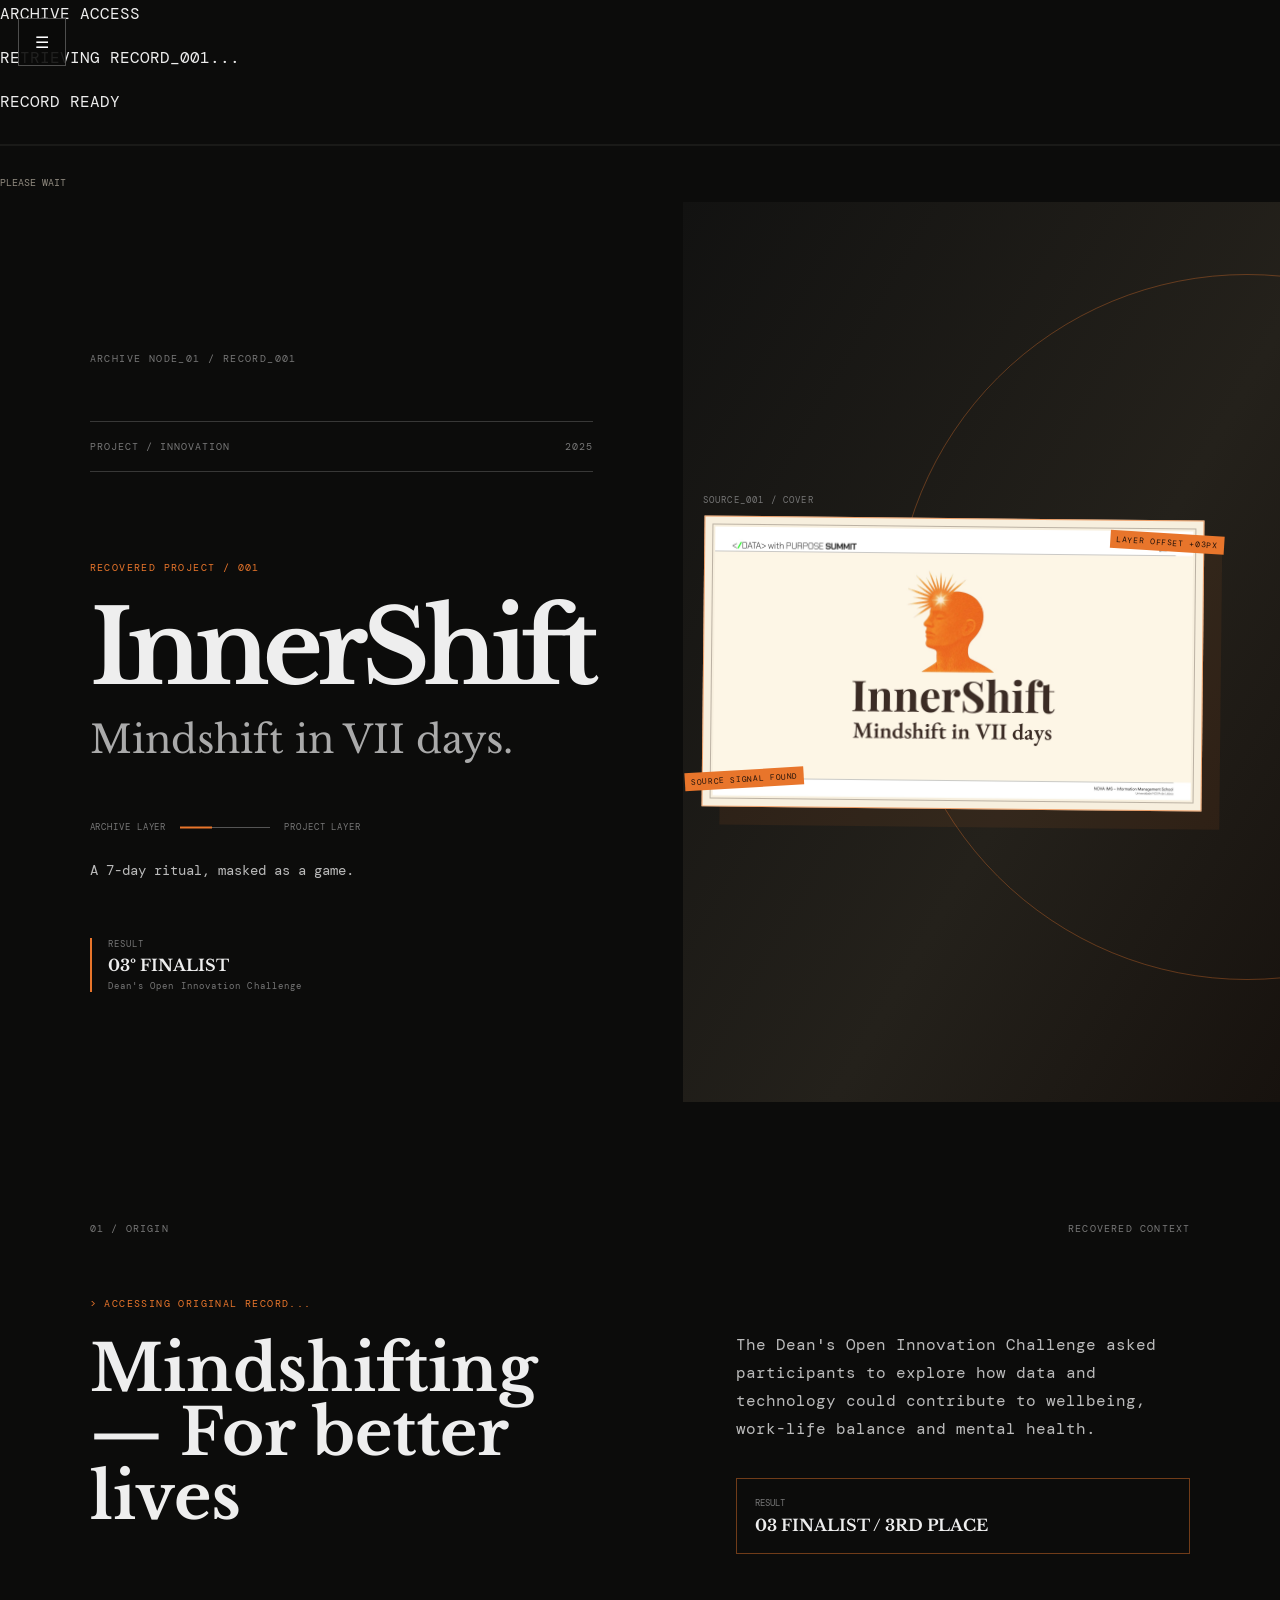
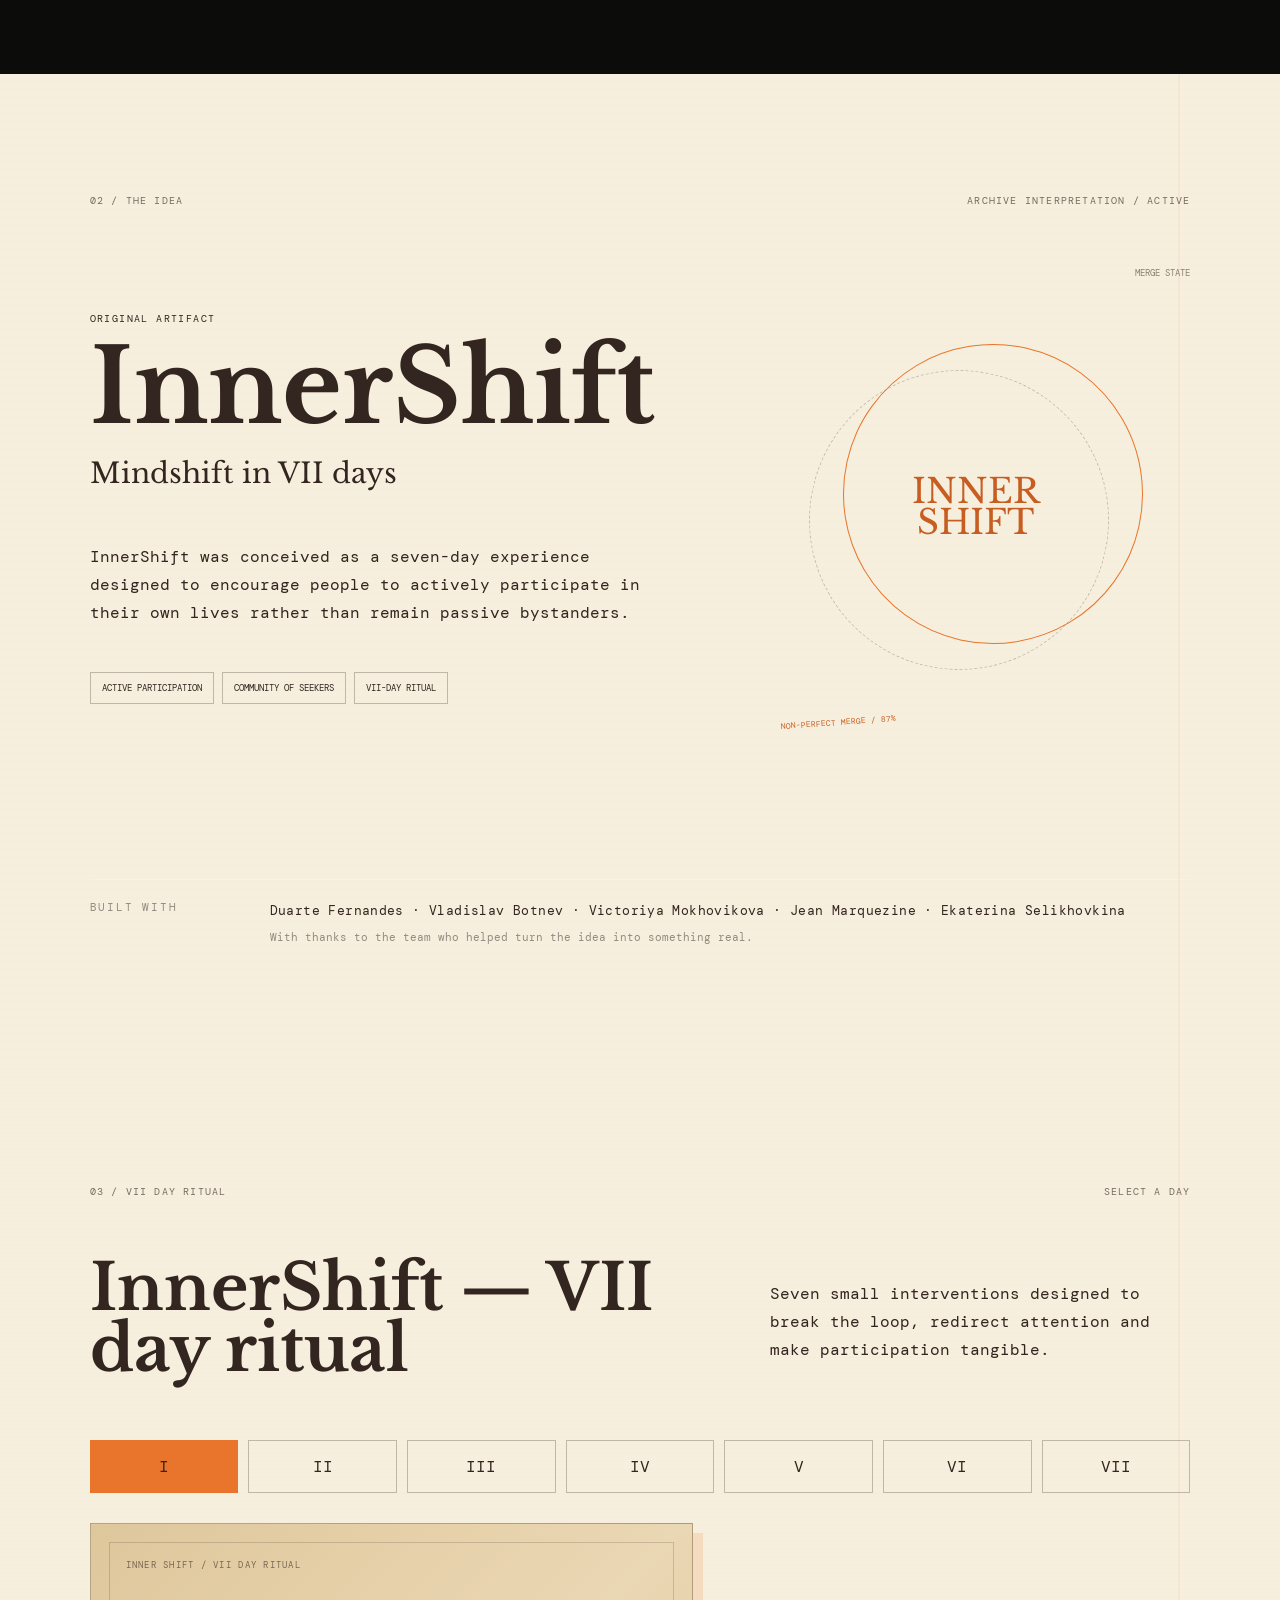
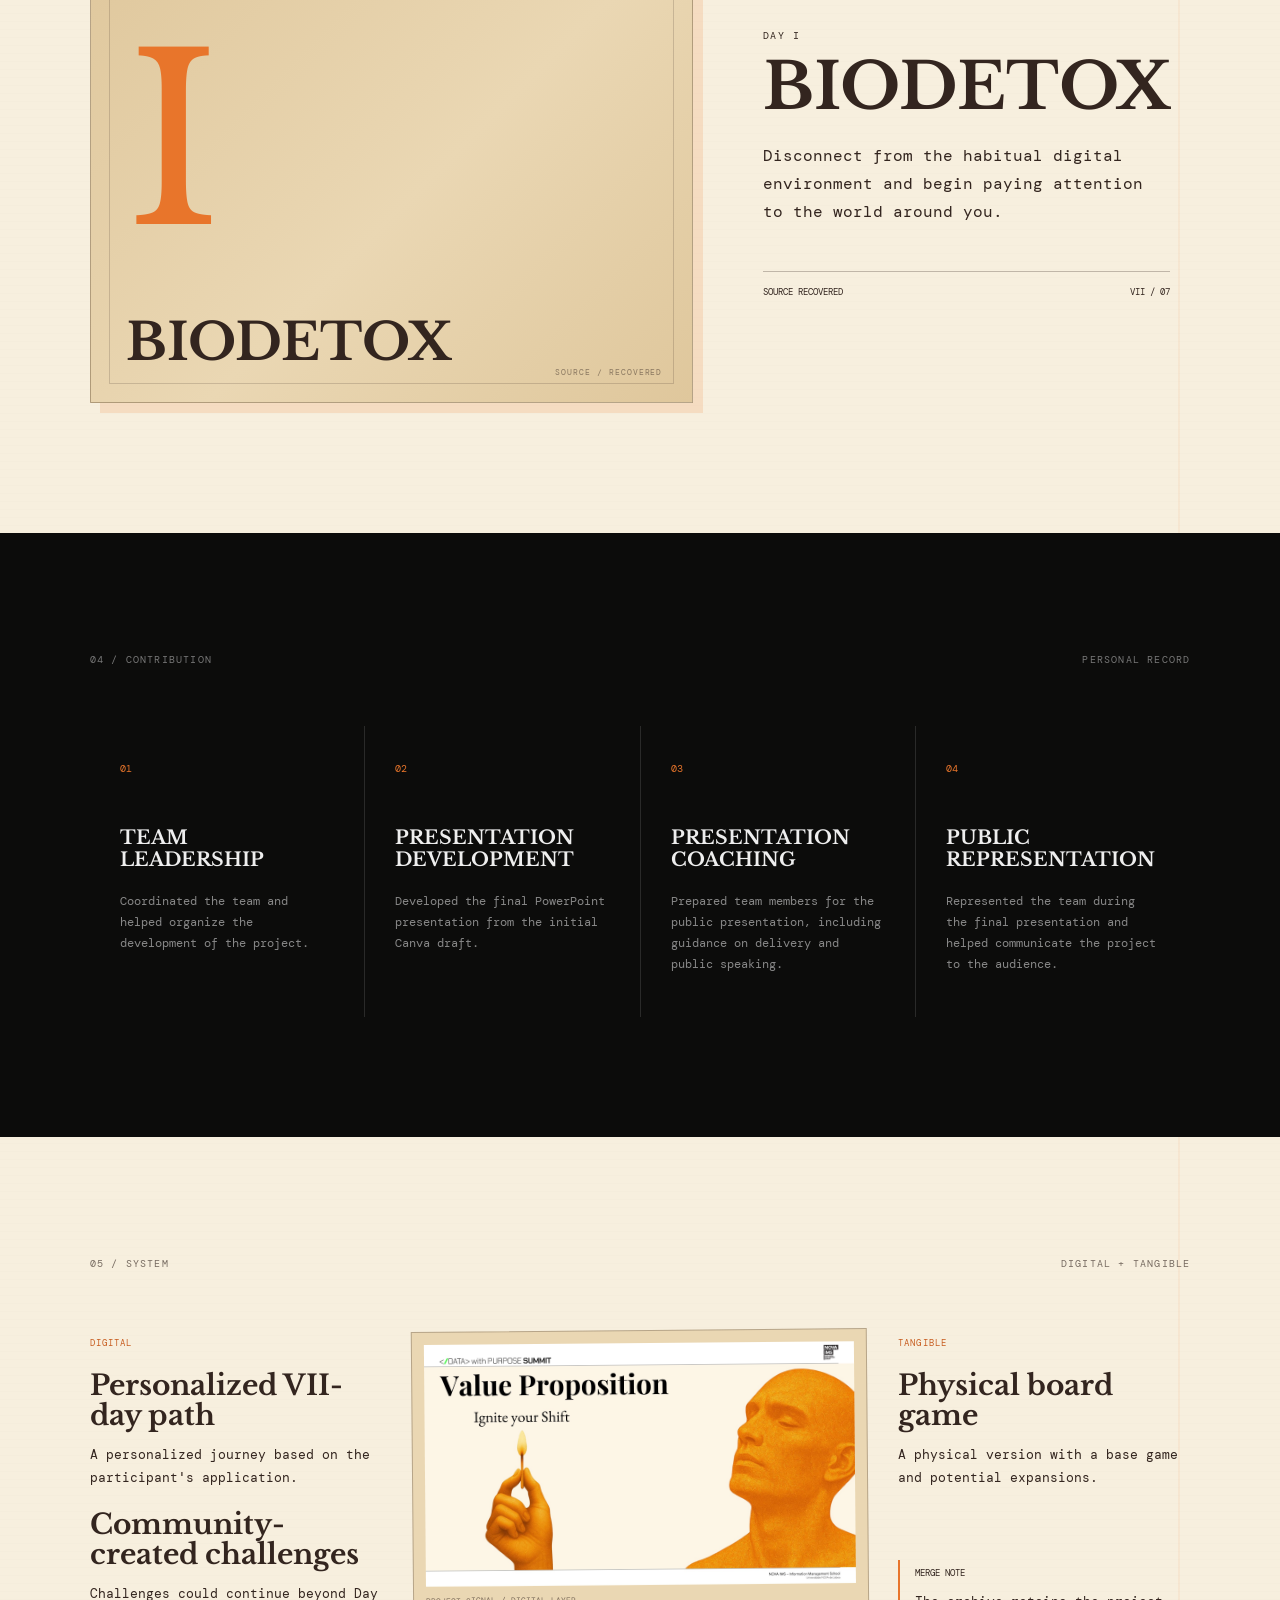
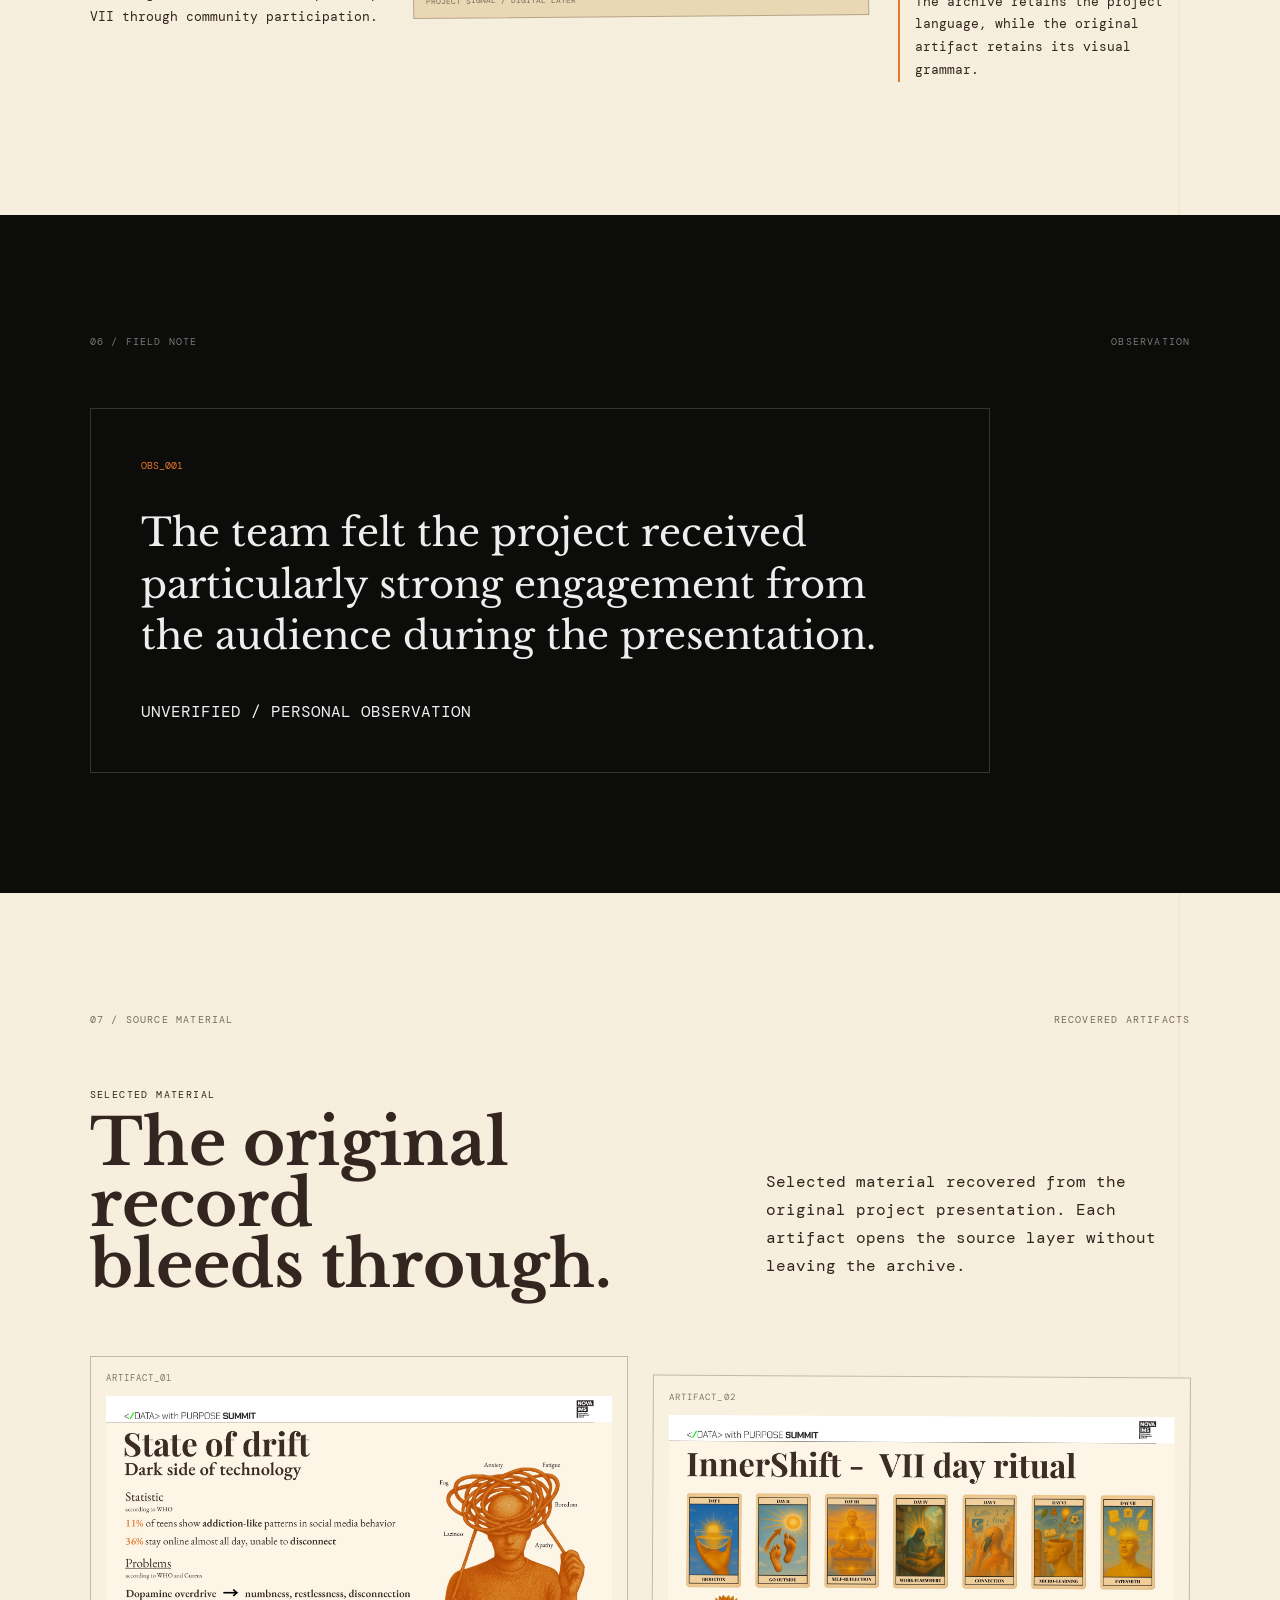
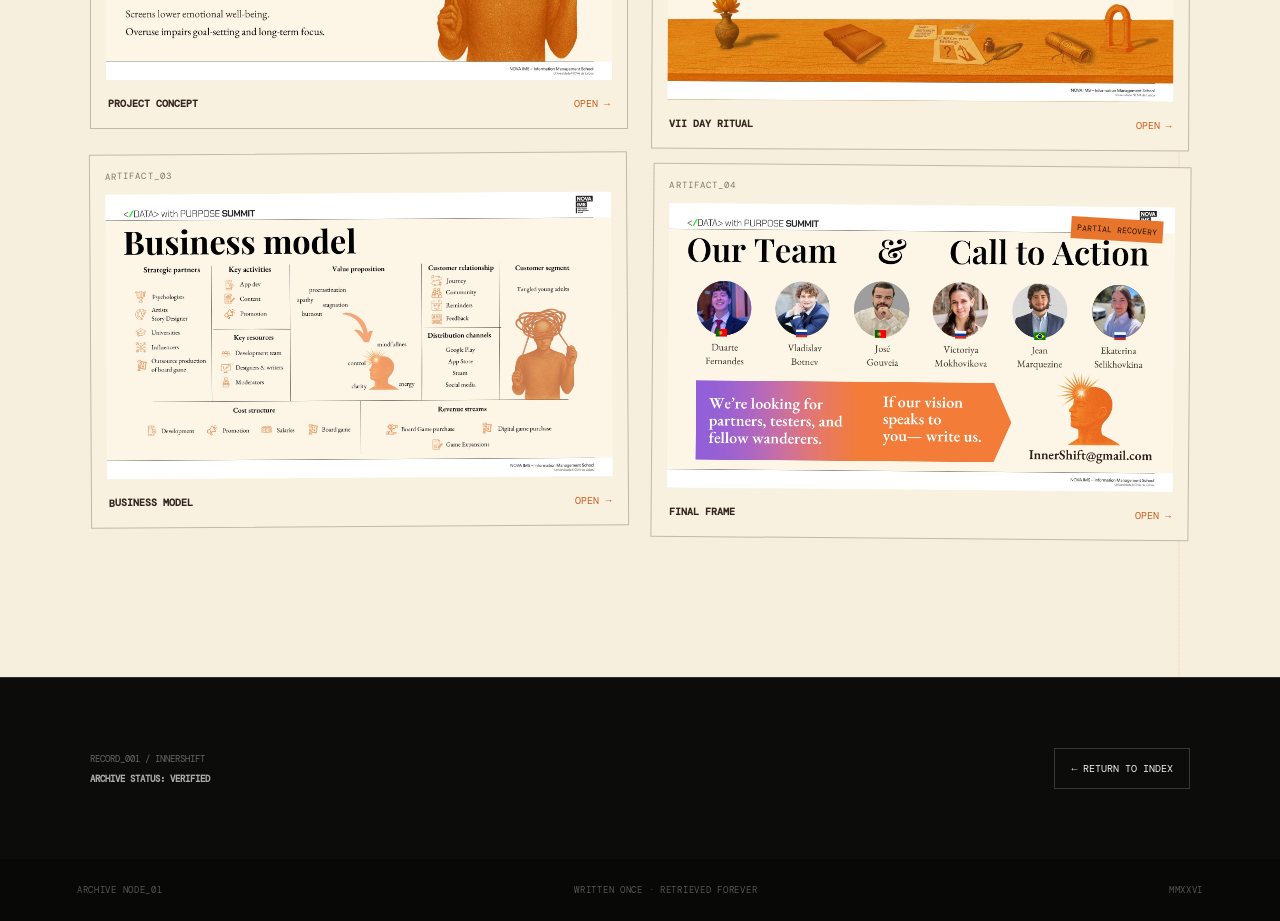
==== commit 561ae58b: "attempt to recover loading screen" ====
--- a/innershift.html
+++ b/innershift.html
@@ -20,6 +20,21 @@
 
 
 <body>
+  
+    <!-- ARCHIVE LOADING SCREEN -->
+    <div id="archiveLoader">
+        <div class="loader-content">
+            <p>ARCHIVE ACCESS</p>
+            <p class="loader-line">RETRIEVING RECORD_001...</p>
+            <p id="loaderStatus">INDEXING</p>
+
+            <div class="loader-bar">
+                <div id="loaderProgress"></div>
+            </div>
+
+            <p class="loader-small">PLEASE WAIT</p>
+        </div>
+    </div>
 
 
     <!-- =========================================
--- a/css/innershift.css
+++ b/css/innershift.css
@@ -1,4 +1,38 @@
 @import url('https://fonts.googleapis.com/css2?family=DM+Mono:wght@400;500&family=Libre+Baskerville:wght@400;700&display=swap');
+
+/* =========================================
+   PAGE LOADER
+   ========================================= */
+
+    font-size: 13px;
+    letter-spacing: 4px;
+}
+
+.loader-line {
+    color: var(--yellow) !important;
+}
+
+.loader-small {
+    color: var(--muted) !important;
+    font-size: 10px !important;
+}
+
+.loader-bar {
+    height: 2px;
+    width: 100%;
+
+    margin: 28px 0;
+
+    background: #1a1a18;
+}
+
+#loaderProgress {
+    width: 0%;
+    height: 100%;
+    background: var(--yellow);
+
+    transition: width 0.15s linear;
+}
 
 
 /* =========================================
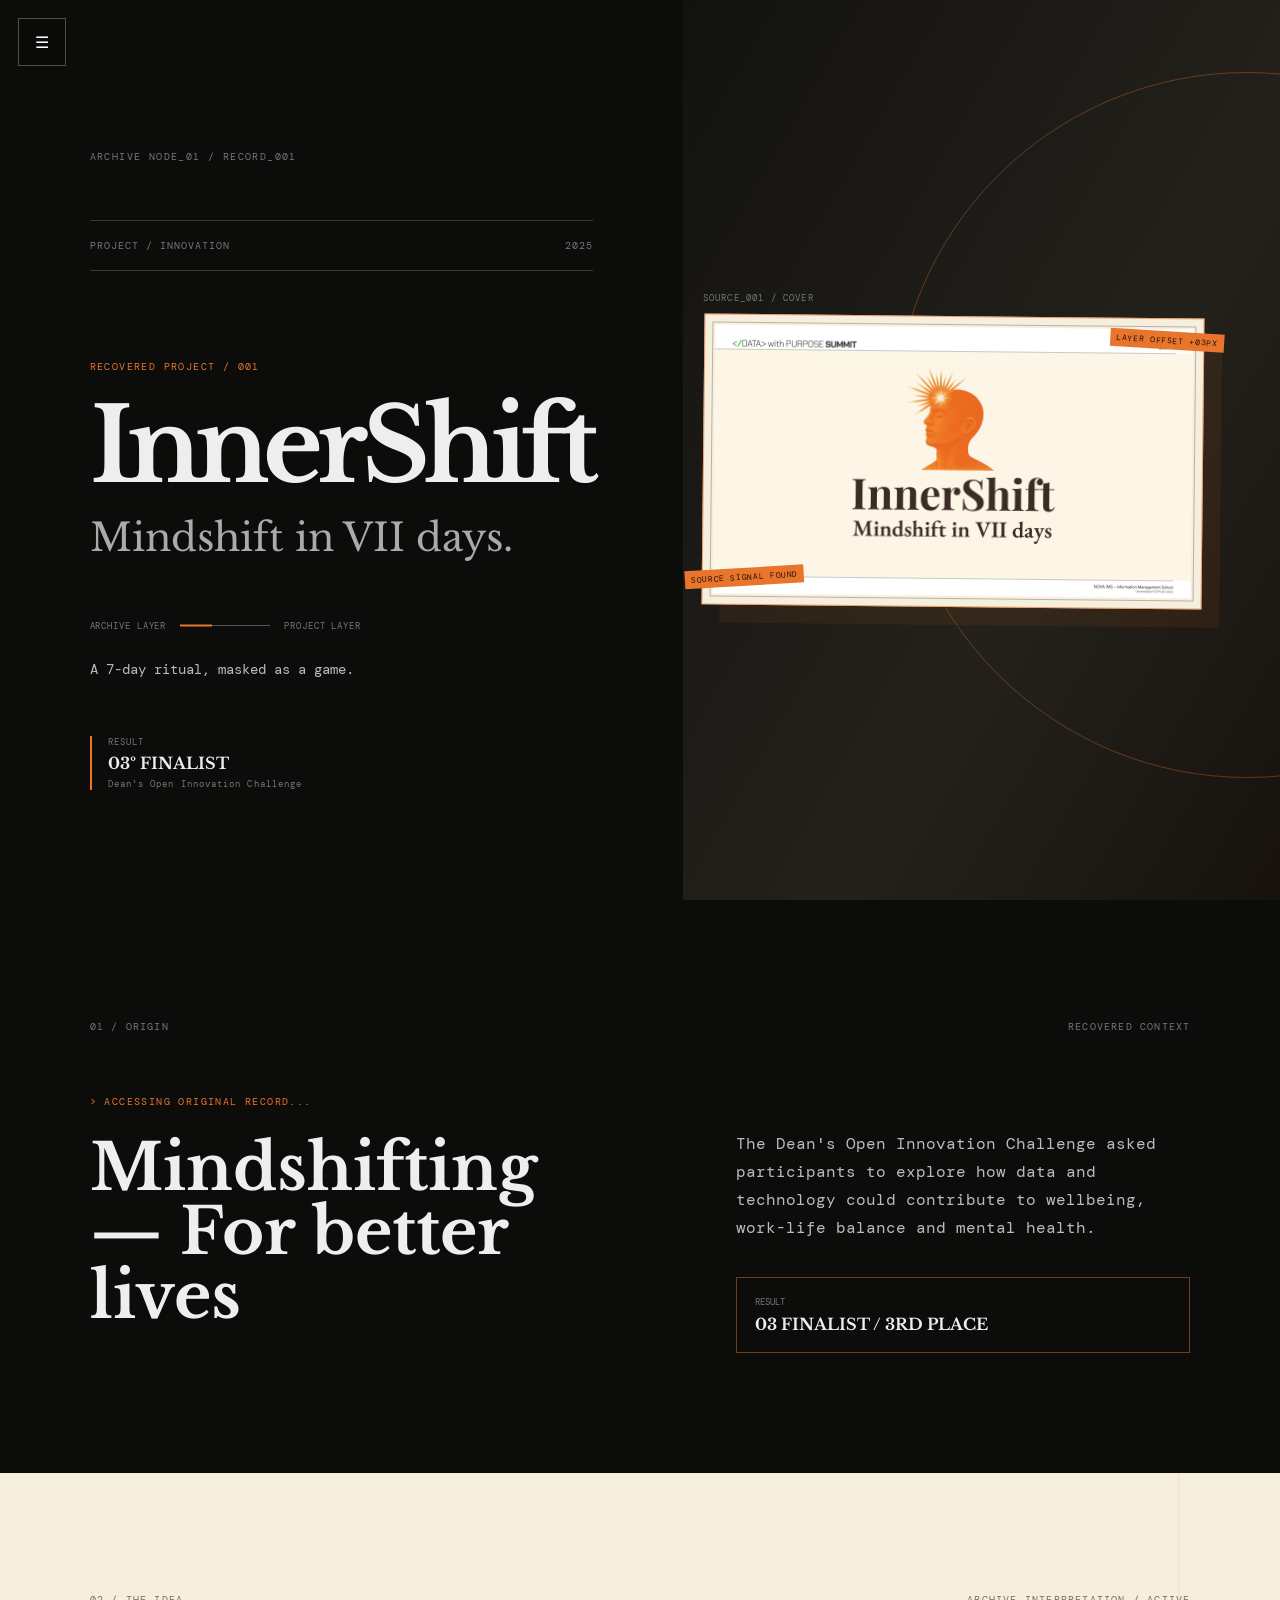
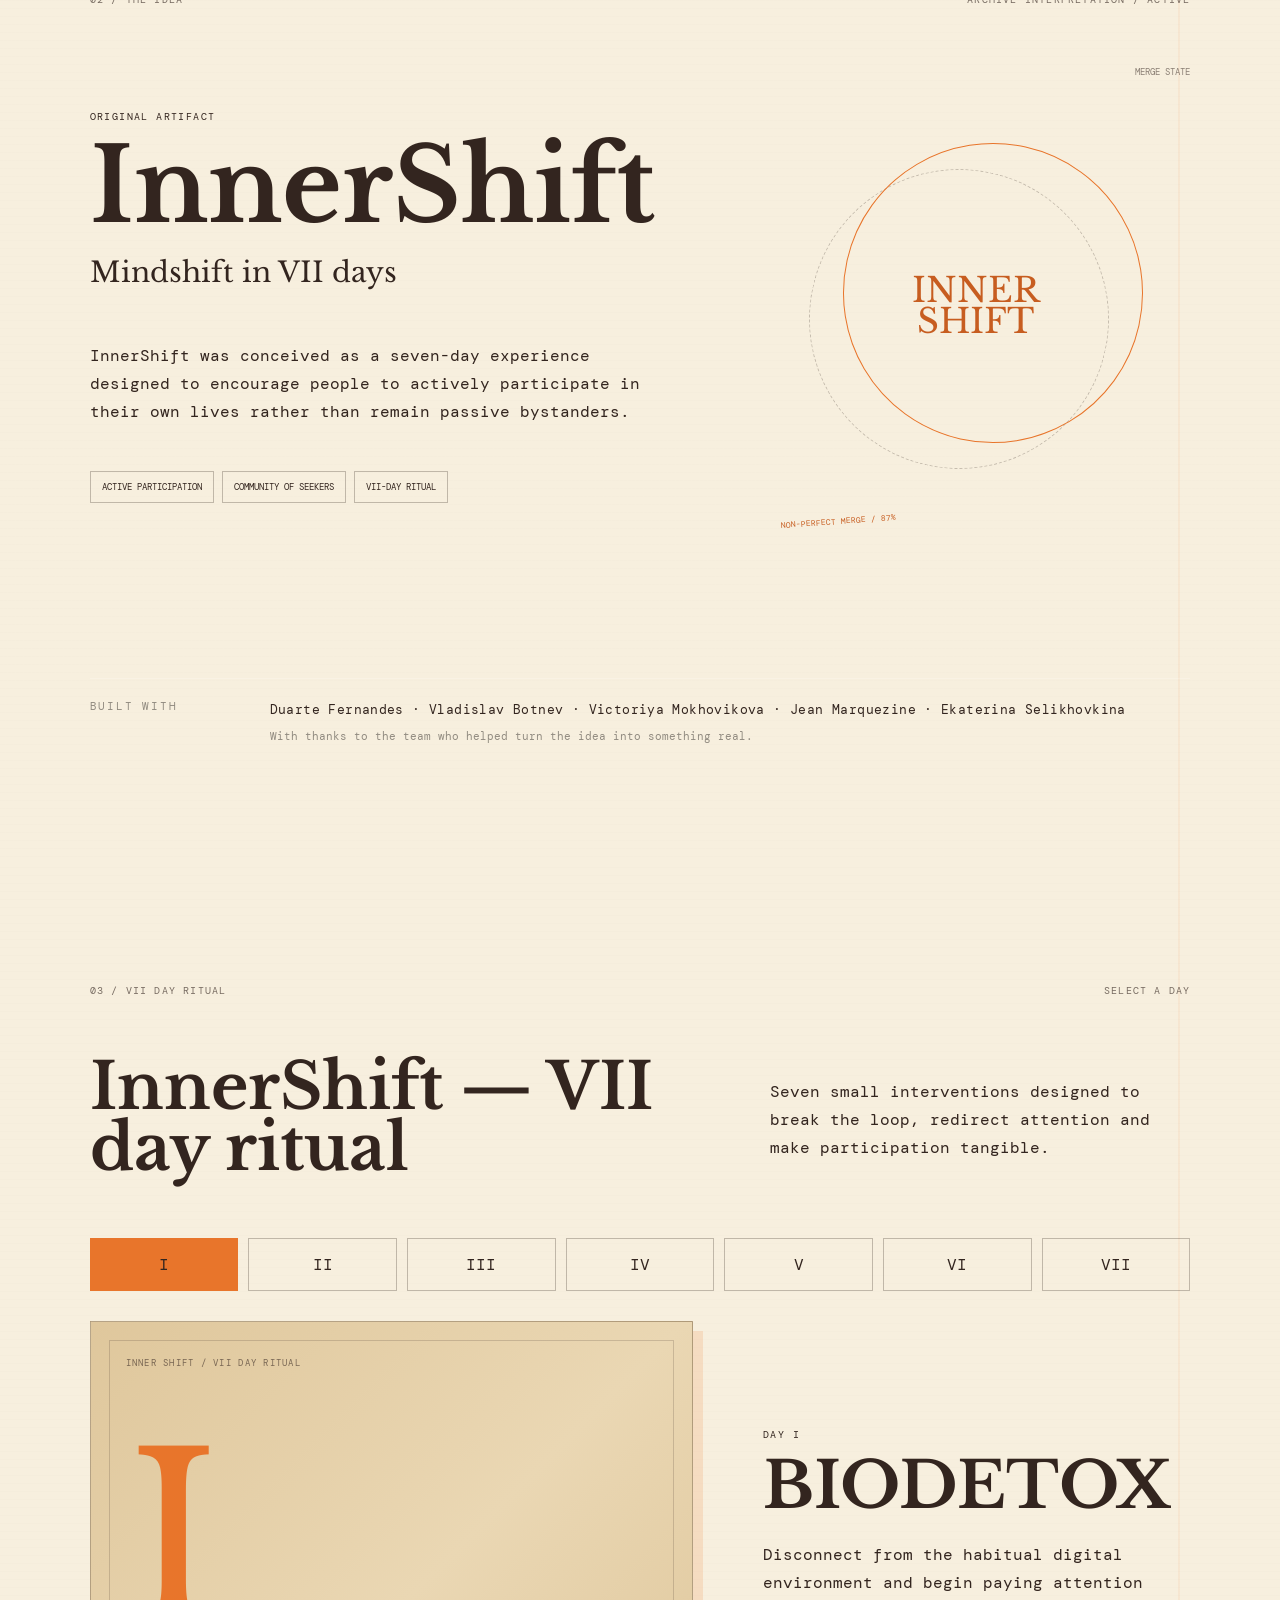
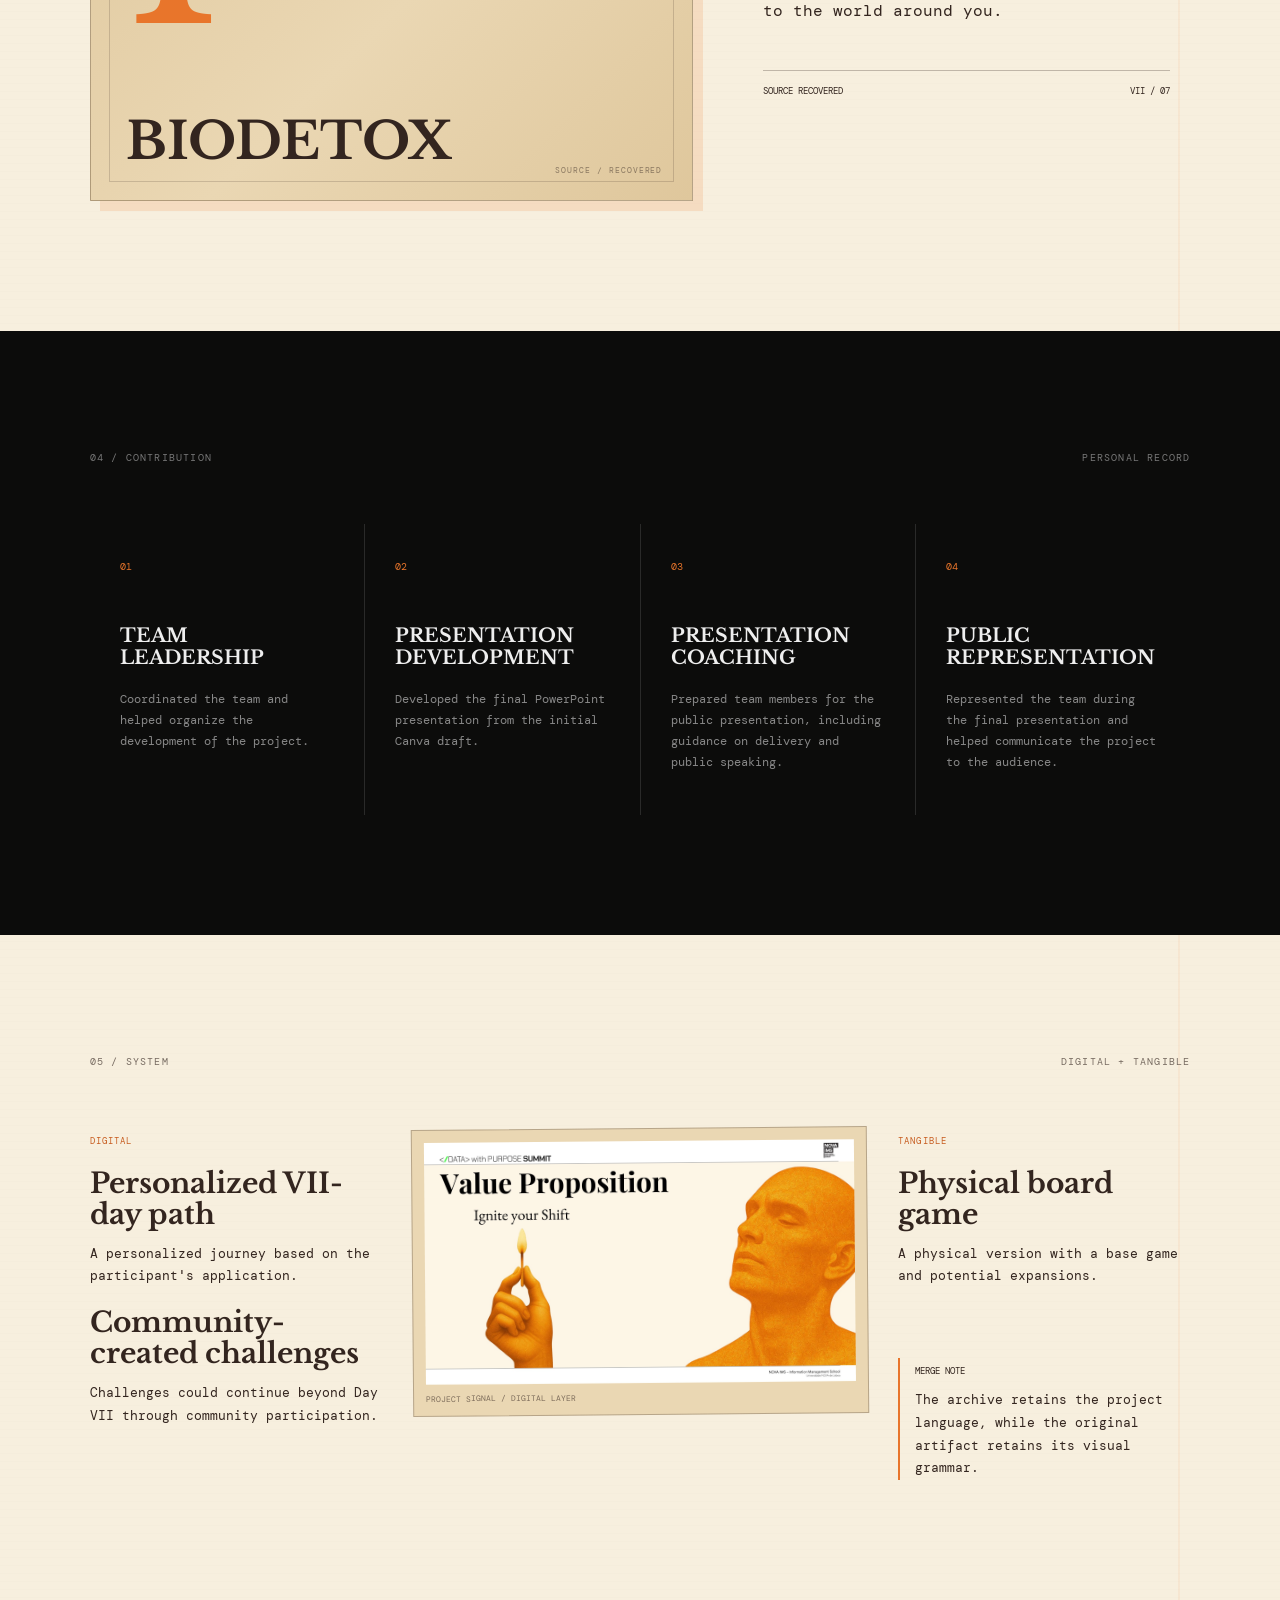
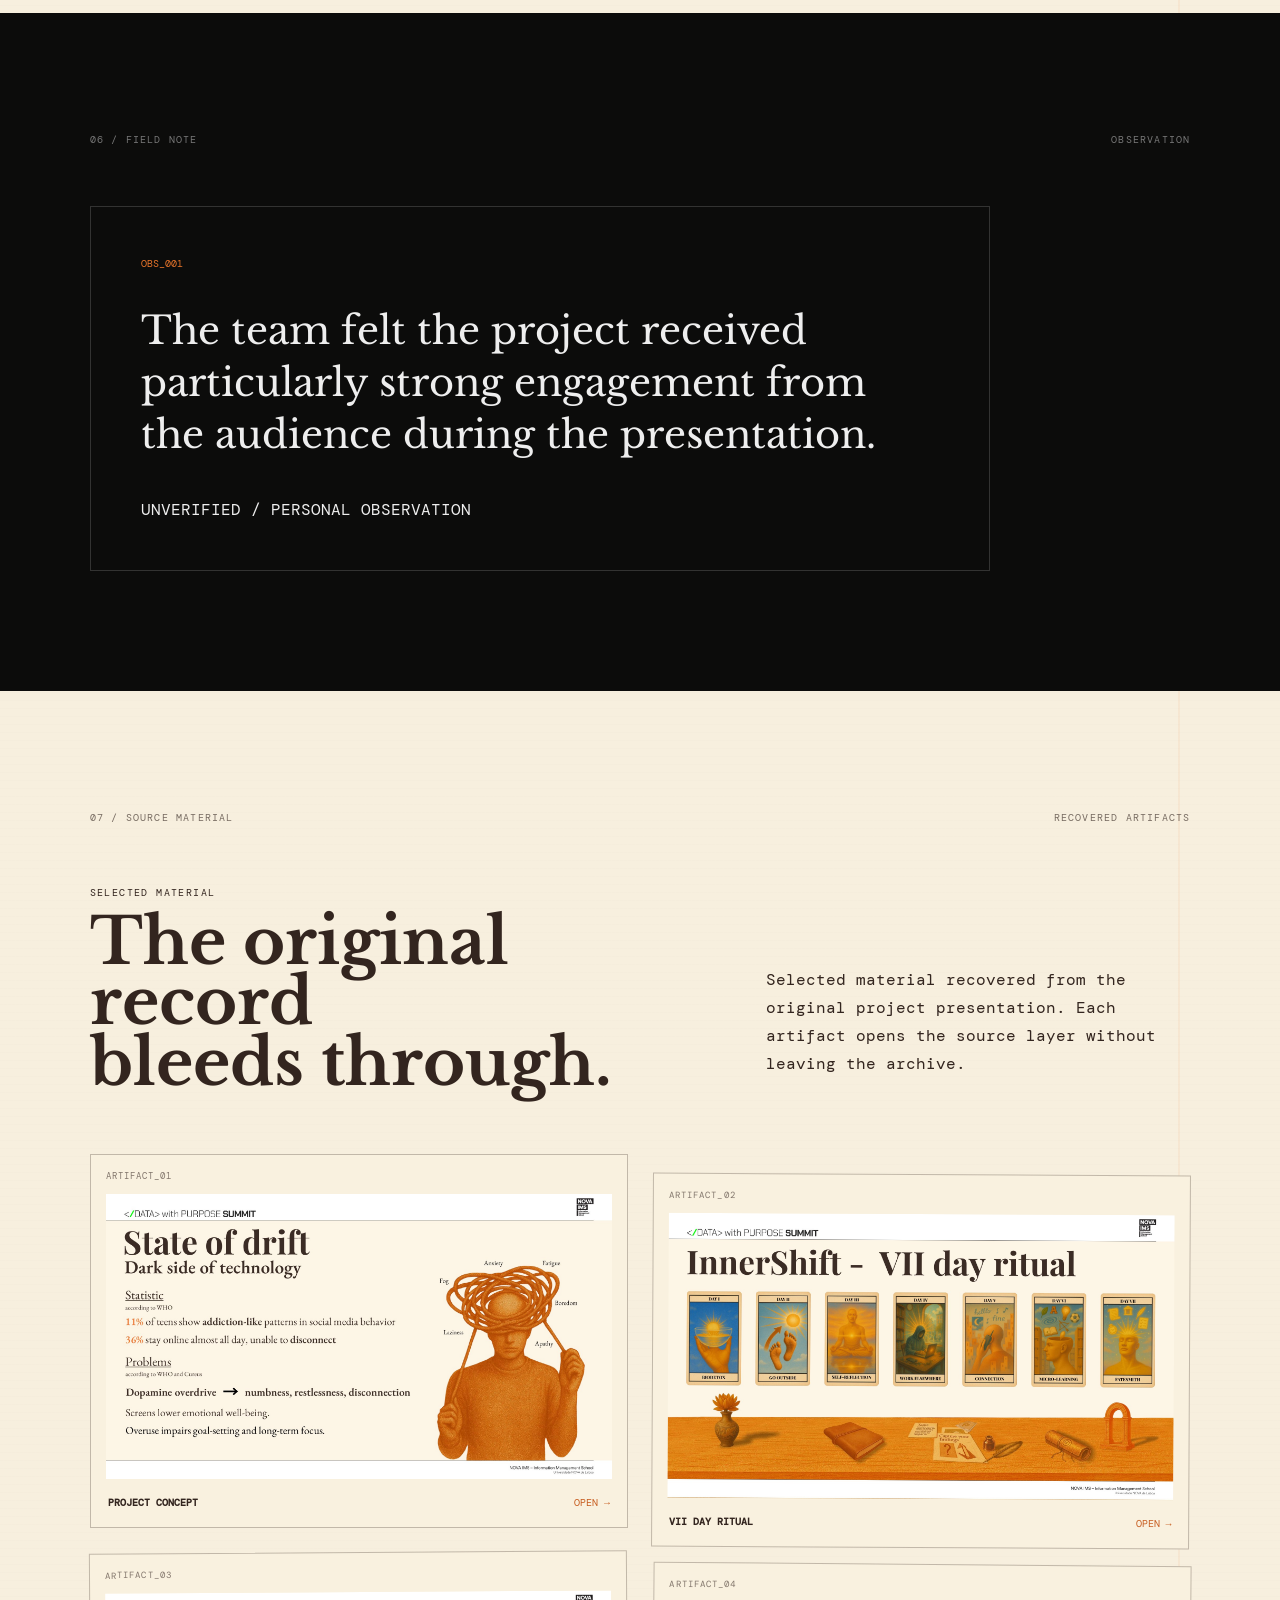
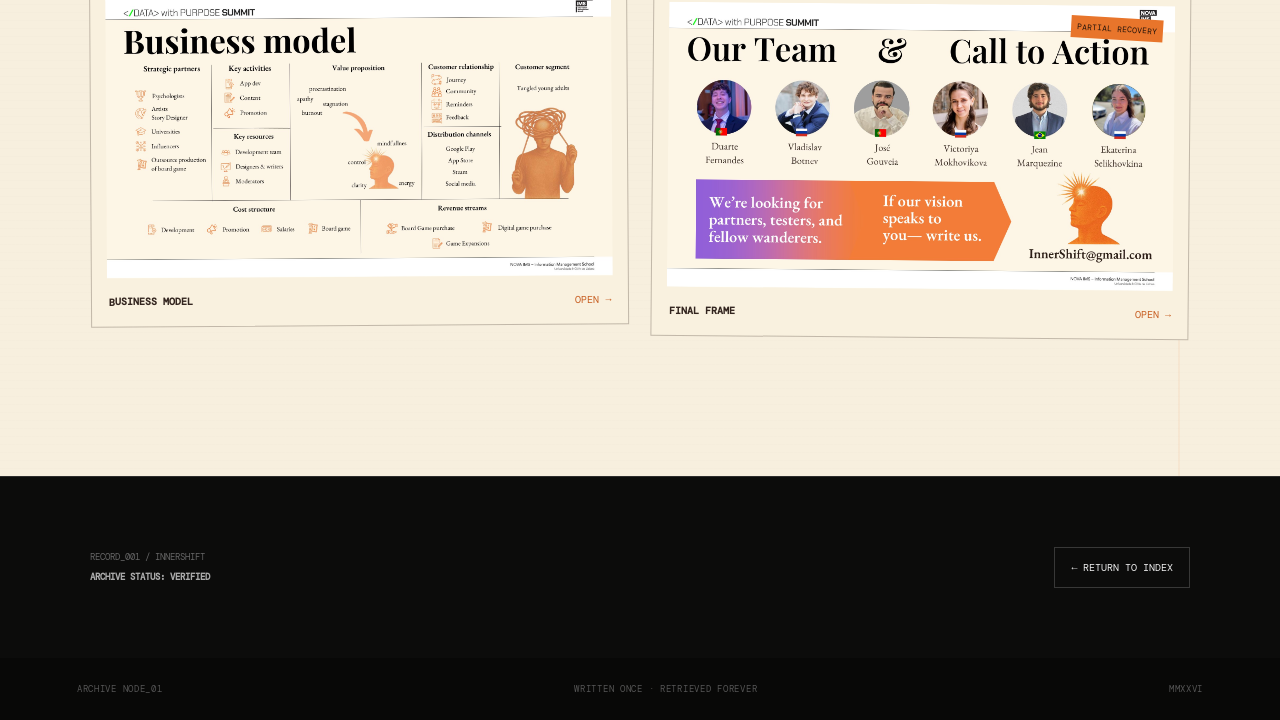
==== commit 20bfd354: "cursor working on all relevant pages" ====
--- a/innershift.html
+++ b/innershift.html
@@ -1296,6 +1296,7 @@
 
 
     <script src="js/innershift.js"></script>
+    <script src="js/glow-cursor/innershift.js"></script>
 
 </body>
 
--- a/css/innershift.css
+++ b/css/innershift.css
@@ -4,22 +4,55 @@
    PAGE LOADER
    ========================================= */
 
+#archiveLoader {
+    position: fixed;
+    inset: 0;
+
+    background: #020303;
+
+    display: flex;
+    align-items: center;
+    justify-content: center;
+
+    z-index: 9999;
+
+    opacity: 1;
+
+    transition: opacity 0.8s ease;
+}
+
+#archiveLoader.hidden {
+    opacity: 0;
+    pointer-events: none;
+}
+
+.loader-content {
+    width: min(420px, 80%);
+}
+
+.loader-content p {
+    margin: 8px 0;
+
+    color: #39c52f;
+
+    font-family: var(--mono);
     font-size: 13px;
     letter-spacing: 4px;
 }
 
 .loader-line {
-    color: var(--yellow) !important;
+    color: #f0d000 !important;
 }
 
 .loader-small {
-    color: var(--muted) !important;
+    color: #77776e !important;
+
     font-size: 10px !important;
 }
 
 .loader-bar {
+    width: 100%;
     height: 2px;
-    width: 100%;
 
     margin: 28px 0;
 
@@ -29,7 +62,8 @@
 #loaderProgress {
     width: 0%;
     height: 100%;
-    background: var(--yellow);
+
+    background: #f0d000;
 
     transition: width 0.15s linear;
 }
@@ -1937,4 +1971,24 @@
         grid-column: 1;
     }
 
+}
+
+.glow-cursor {
+    position: fixed;
+    inset: 0;
+    width: 100vw;
+    height: 100vh;
+    overflow: hidden;
+    pointer-events: none;
+    z-index: 9999;
+}
+
+.glow-cursor__canvas {
+    position: absolute;
+    inset: 0;
+    display: block;
+    width: 100%;
+    height: 100%;
+    pointer-events: none;
+    user-select: none;
 }
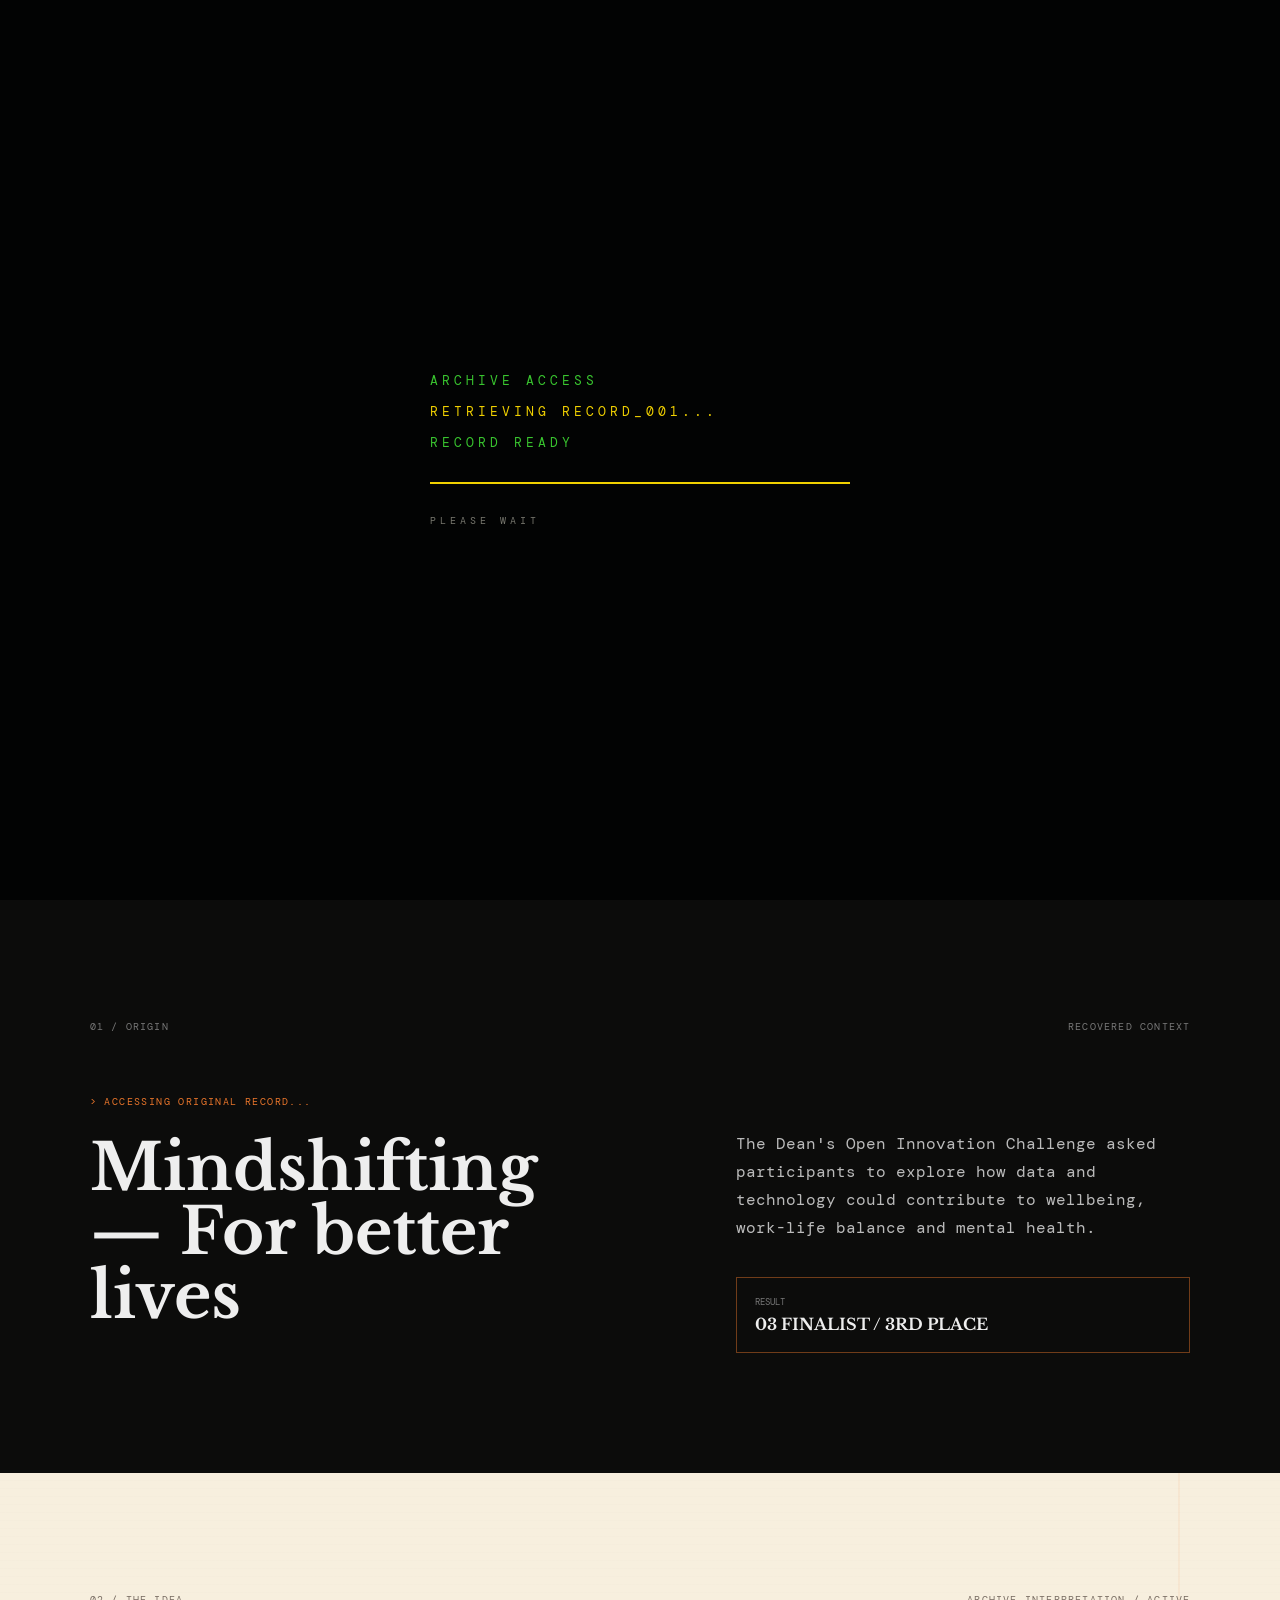
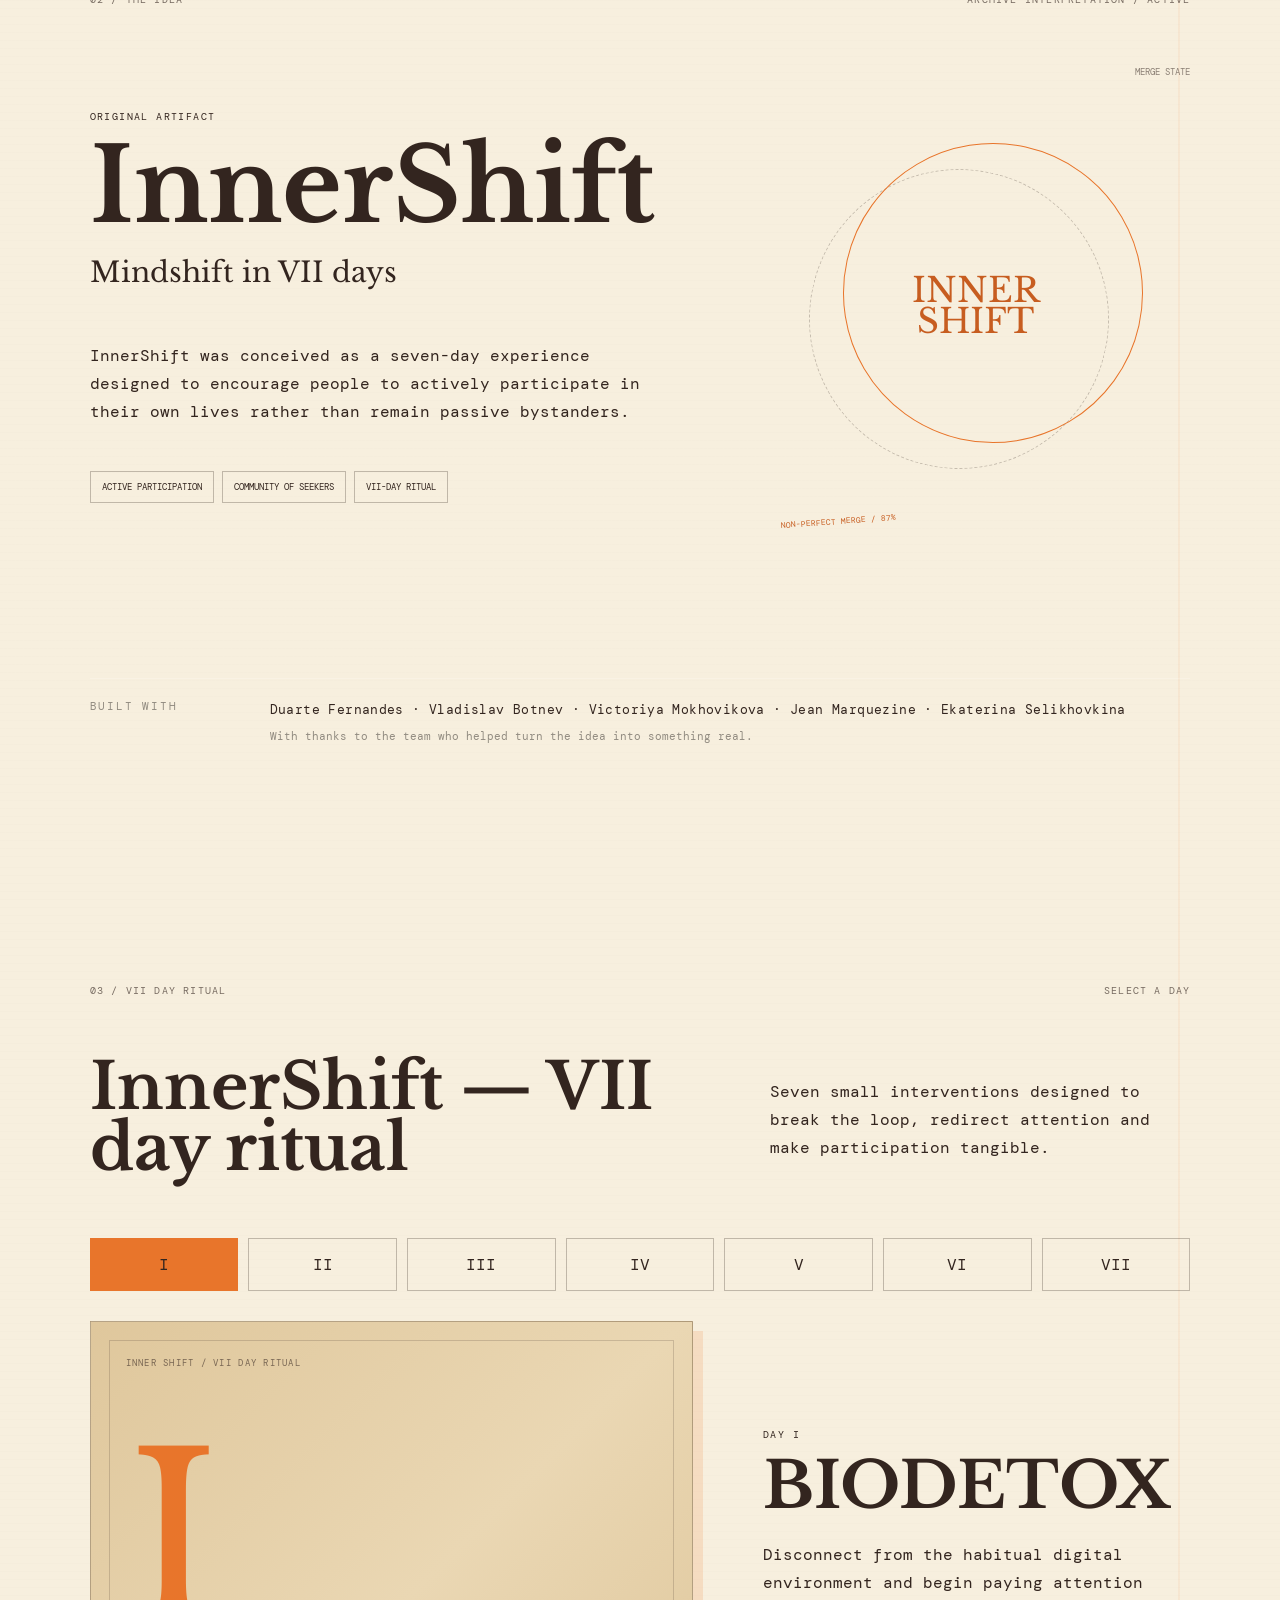
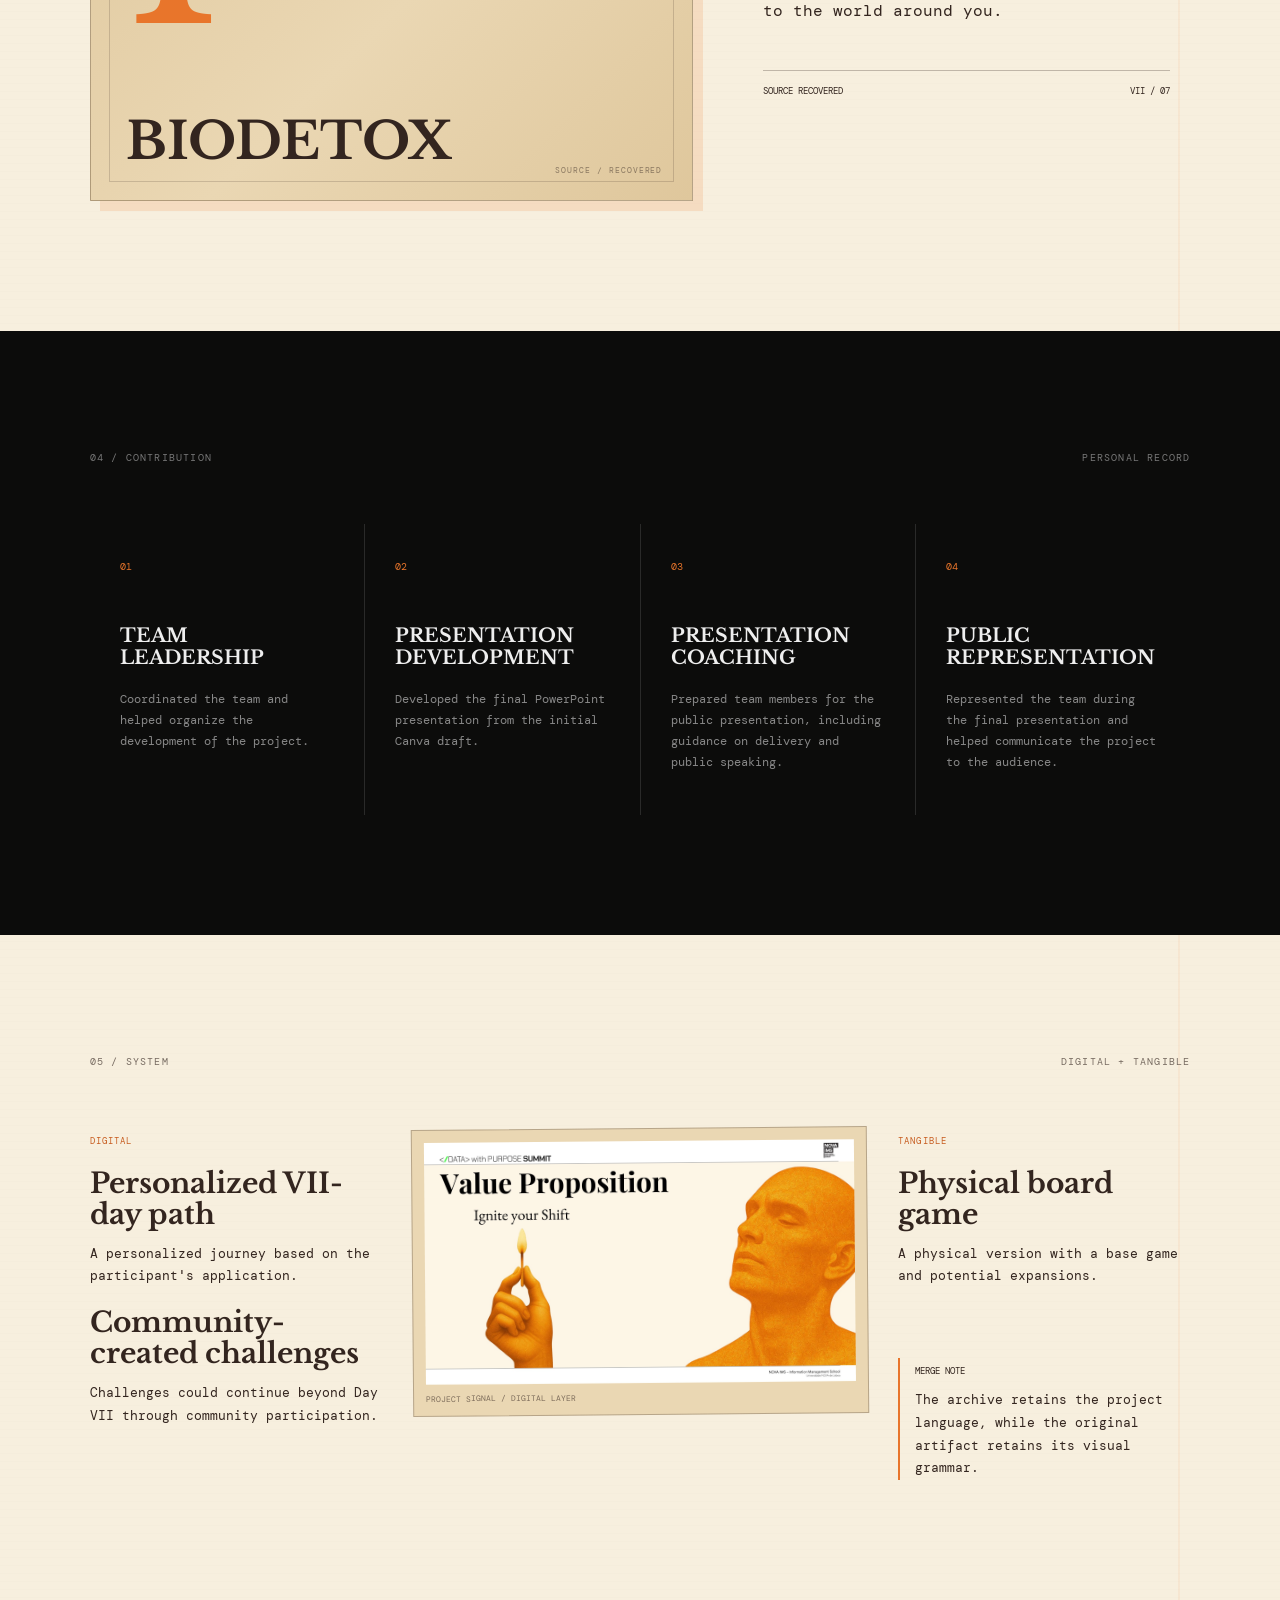
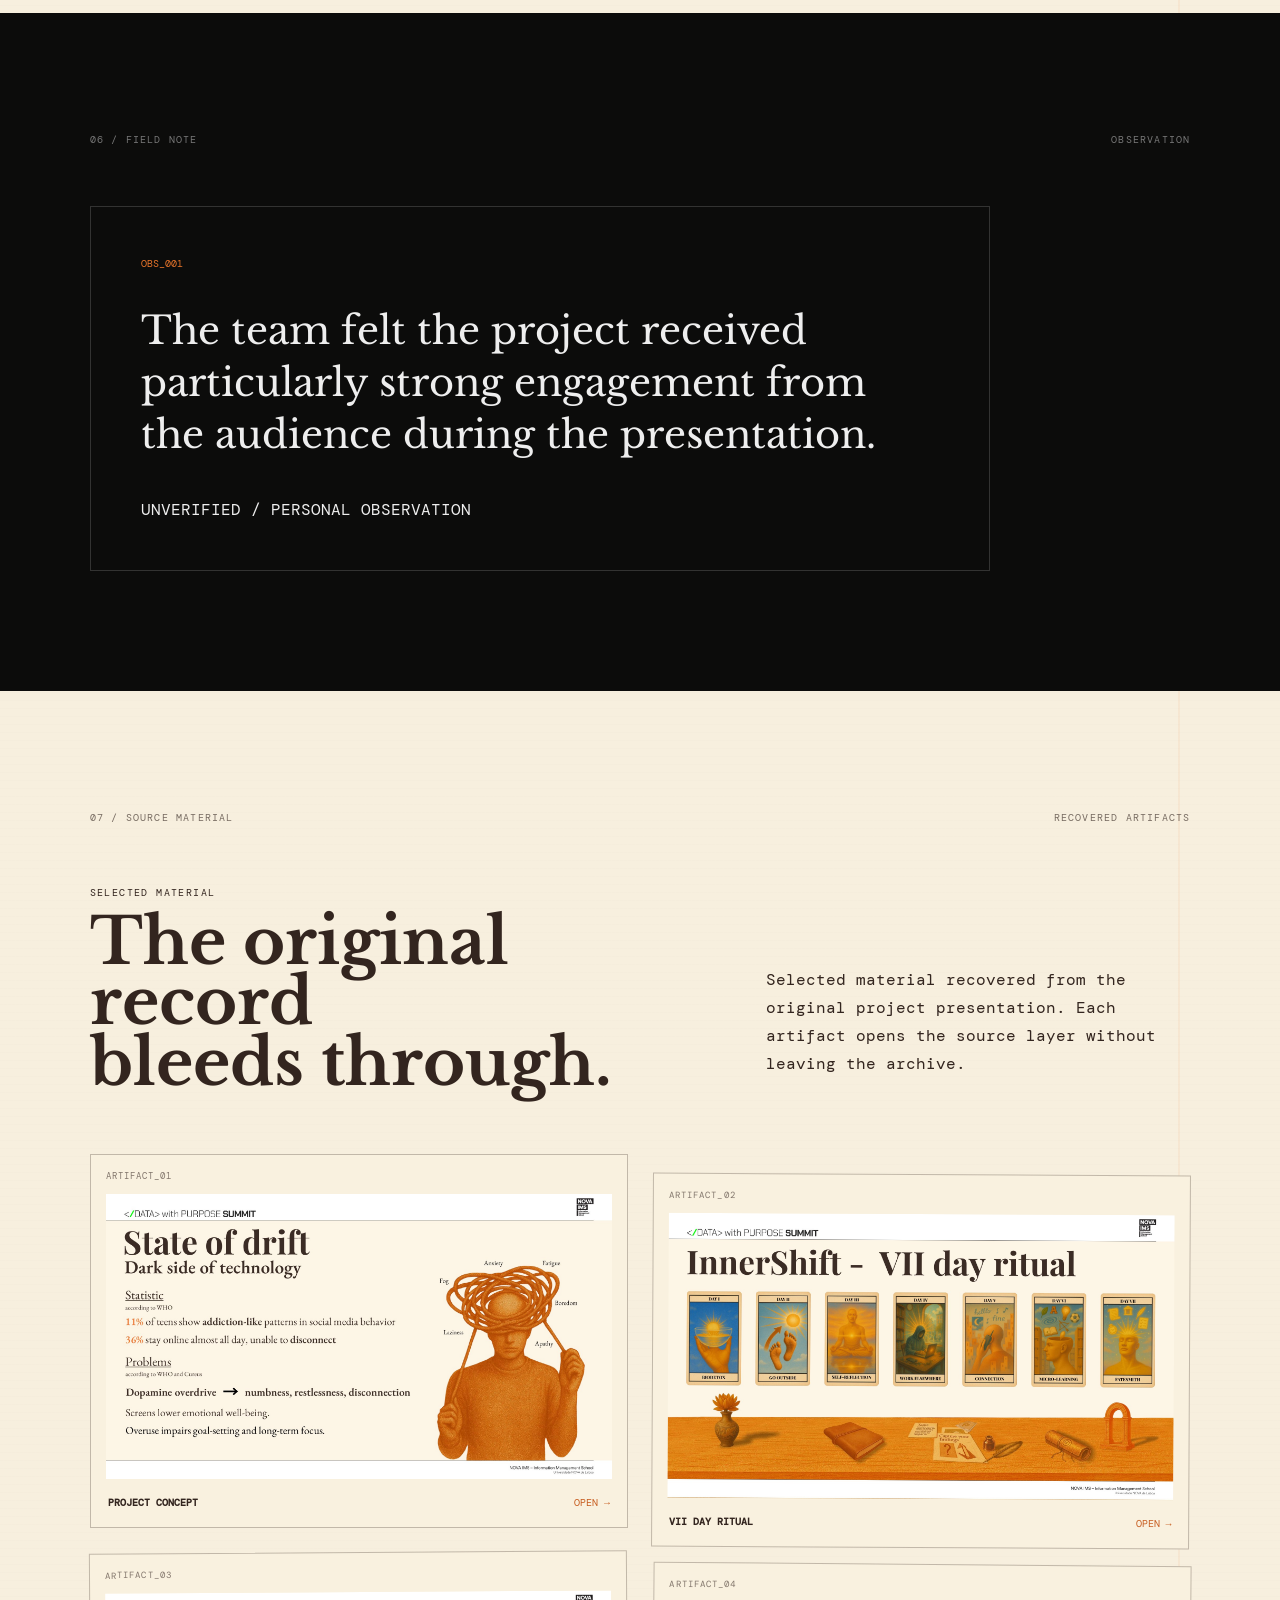
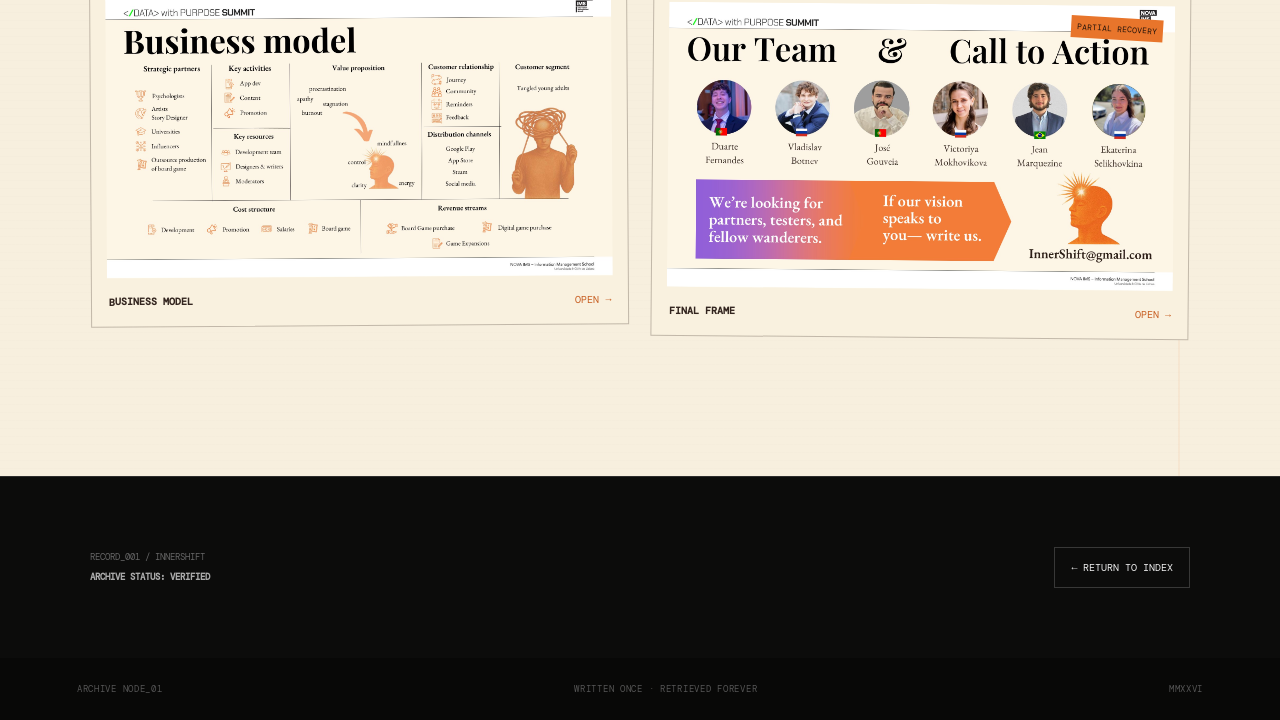
==== commit cb481e3d: "UX improv" ====
--- a/innershift.html
+++ b/innershift.html
@@ -235,7 +235,7 @@
              ORIGIN
              ========================================= -->
 
-        <section class="archive-section origin-section">
+        <section class="archive-section origin-section" id="origin">
 
 
             <div class="section-index">
@@ -302,7 +302,7 @@
              THE IDEA / SYMBIOSIS
              ========================================= -->
 
-        <section class="innershift-section idea-section">
+        <section class="innershift-section idea-section" id="idea">
 
 
             <div class="section-index project-index">
@@ -434,7 +434,7 @@
              VII DAY RITUAL
              ========================================= -->
 
-        <section class="innershift-section ritual-section">
+        <section class="innershift-section ritual-section" id="ritual">
 
 
             <div class="section-index project-index">
--- a/css/innershift.css
+++ b/css/innershift.css
@@ -153,116 +153,129 @@
 }
 
 
-/* =========================================
+/* =========================================================
    ARCHIVE NAVIGATION
-   ========================================= */
+   ========================================================= */
 
 .archive-nav {
     position: fixed;
-    top: 0;
-    left: 0;
+    top: 25px;
+    left: 25px;
     z-index: 1000;
 }
 
 .nav-toggle {
     width: 48px;
     height: 48px;
-    margin: 18px;
-
-    border: 1px solid rgba(255,255,255,.28);
-
-    background: rgba(10,10,9,.9);
-    color: #fff;
-
+    display: flex;
+    align-items: center;
+    justify-content: center;
+    padding: 0;
+
+    background: #070a0a;
+    border: 2px solid #e6c400;
+    color: #e6c400;
+    font-size: 20px;
     cursor: pointer;
 
-    position: relative;
-    z-index: 1001;
-}
-
-.nav-toggle:hover {
-    border-color: var(--orange);
-    color: var(--orange);
+    transition:
+        background 0.2s,
+        color 0.2s,
+        box-shadow 0.2s,
+        transform 0.1s;
+}
+
+.nav-toggle:hover,
+.nav-toggle:focus-visible {
+    background: #e6c400;
+    color: #050707;
+    box-shadow: 0 0 0 2px rgba(230, 196, 0, 0.18);
+}
+
+.nav-toggle:active {
+    transform: translateY(1px);
 }
 
 .nav-content {
-    position: fixed;
-    top: 0;
-    left: 0;
-
-    width: min(320px, 88vw);
-    min-height: 100vh;
-
-    padding: 32px 28px;
-
-    background: #0c0c0b;
-
-    border-right: 1px solid rgba(255,255,255,.18);
-
-    transform: translateX(-100%);
-
-    transition:
-        transform .28s ease;
+    width: 250px;
+    display: none;
+
+    margin-top: 8px;
+    padding: 20px;
+
+    background: rgba(5, 7, 7, 0.97);
+    border: 1px solid rgba(230, 196, 0, 0.45);
 }
 
 .archive-nav.open .nav-content {
-    transform: translateX(0);
-}
-
-.nav-header,
-.nav-footer,
-.nav-content a {
-    font-size: 11px;
-    letter-spacing: .08em;
+    display: block;
 }
 
 .nav-header {
     display: flex;
-    justify-content: space-between;
+    flex-direction: column;
+    gap: 5px;
+
+    color: #e6c400;
+    font-family: monospace;
+    font-size: 12px;
+    letter-spacing: 2px;
 }
 
 .nav-header .status {
-    color: #a9c58b;
+    color: #43c43b;
+    font-size: 10px;
 }
 
 .nav-line {
     height: 1px;
-    background: var(--line);
     margin: 18px 0;
+    background: rgba(230, 196, 0, 0.45);
 }
 
 .nav-content a {
     display: flex;
-    gap: 16px;
-
-    padding: 15px 0;
-
-    border-bottom: 1px solid rgba(255,255,255,.08);
-
-    color: #bbb;
+    gap: 14px;
+
+    padding: 10px 0;
+
+    color: #008cff;
+    font-family: monospace;
+    font-size: 12px;
+    letter-spacing: 2px;
 
     transition:
-        color .2s ease;
+        color 0.2s,
+        padding-left 0.2s;
 }
 
 .nav-content a span {
-    color: #777;
+    color: #77796f;
 }
 
 .nav-content a:hover {
-    color: var(--orange);
+    padding-left: 5px;
+    color: #ffe600;
 }
 
 .nav-footer {
-    margin-top: 42px;
-    color: #666;
-    line-height: 1.7;
+    margin-top: 20px;
+    padding-top: 15px;
+
+    border-top: 1px solid rgba(67, 196, 59, 0.3);
+
+    color: #43c43b;
+    font-family: monospace;
+    font-size: 10px;
+    line-height: 1.8;
 }
 
 
 /* =========================================
    GENERAL SECTIONS
    ========================================= */
+
+
 
 .section-index {
     display: flex;
